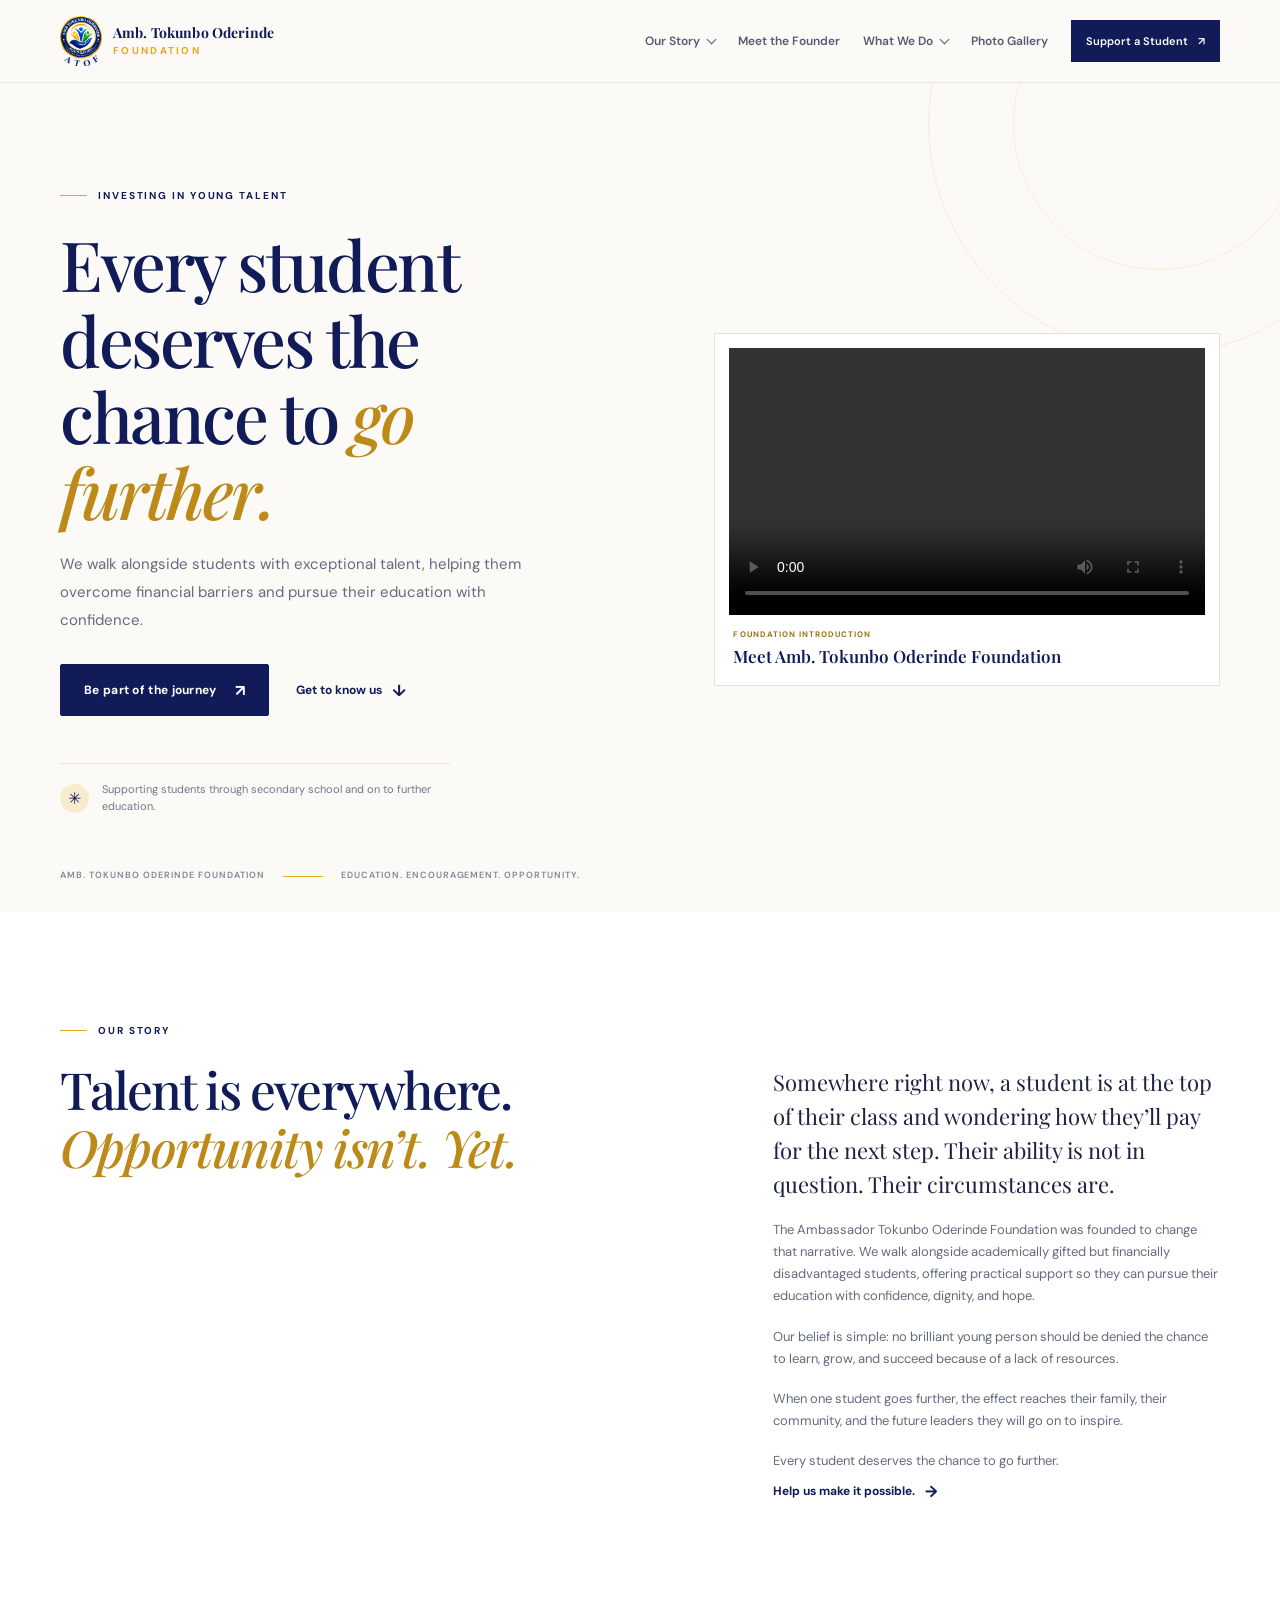
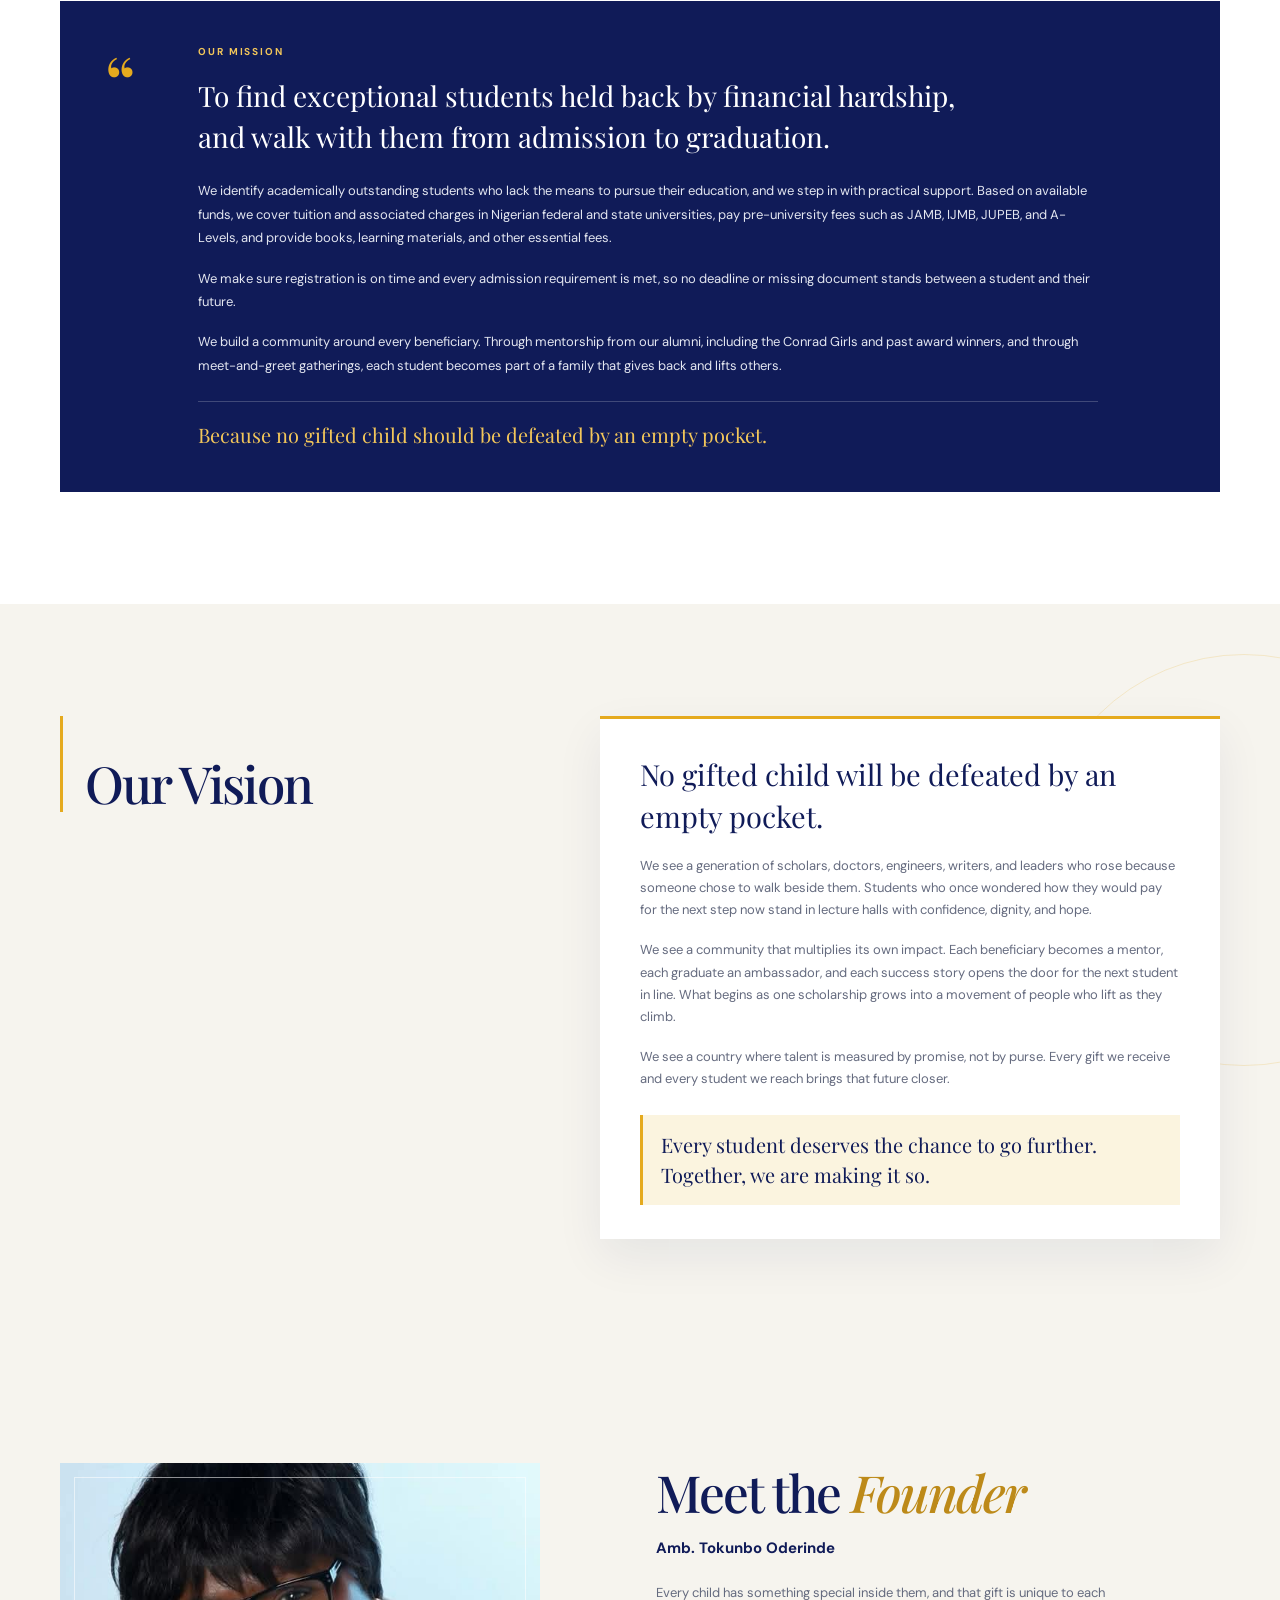
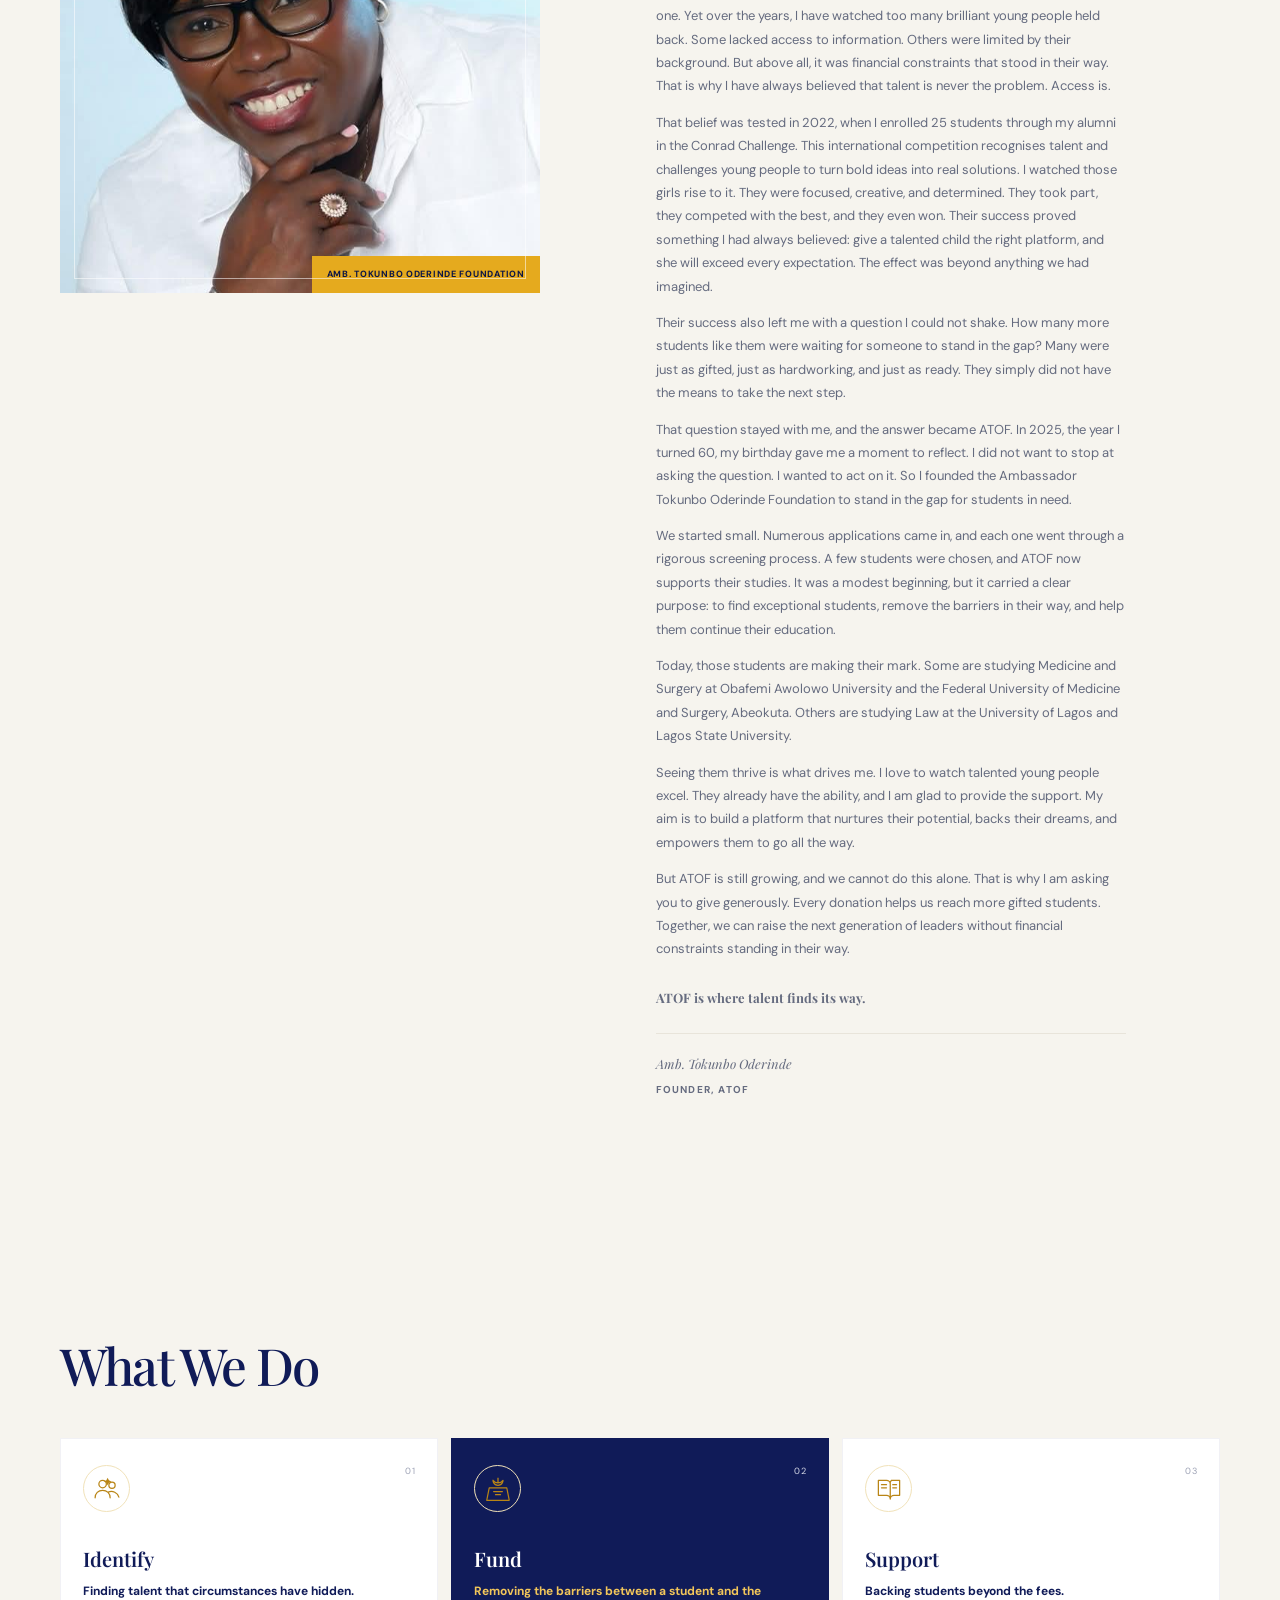
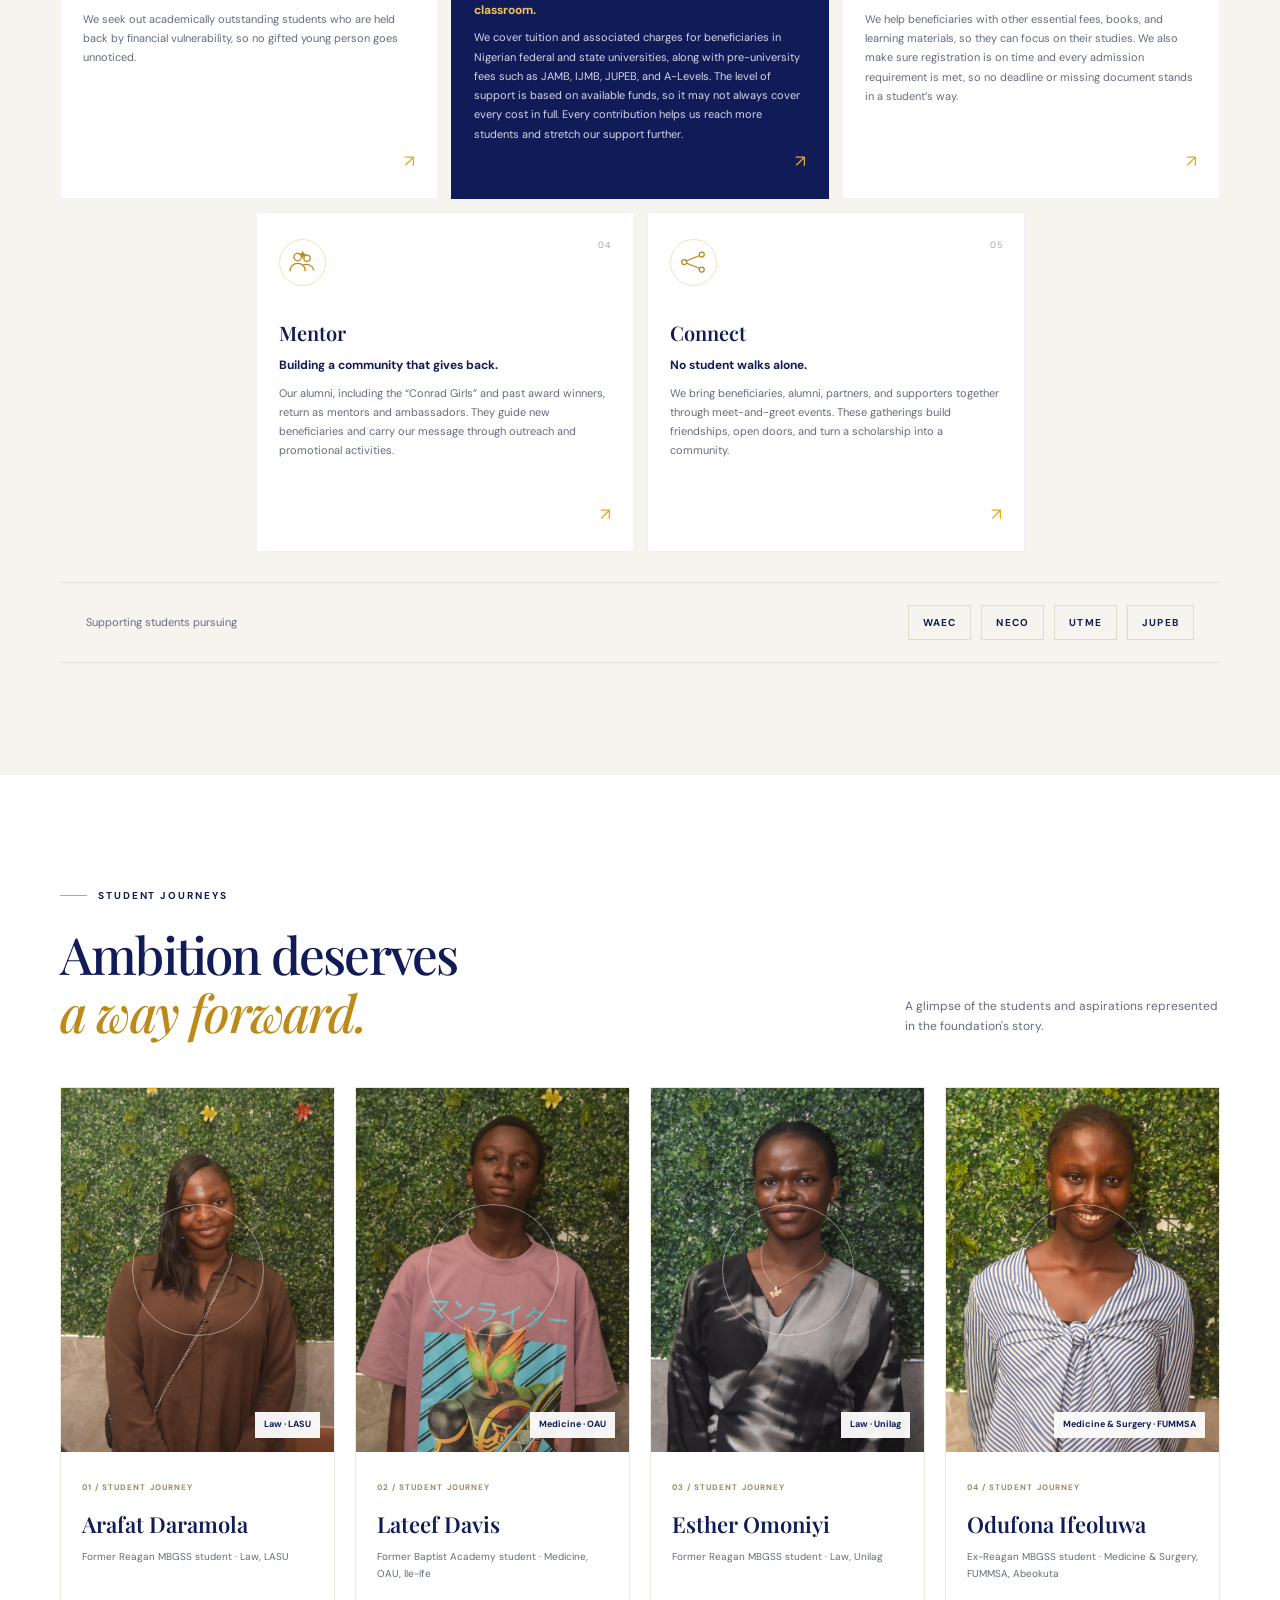
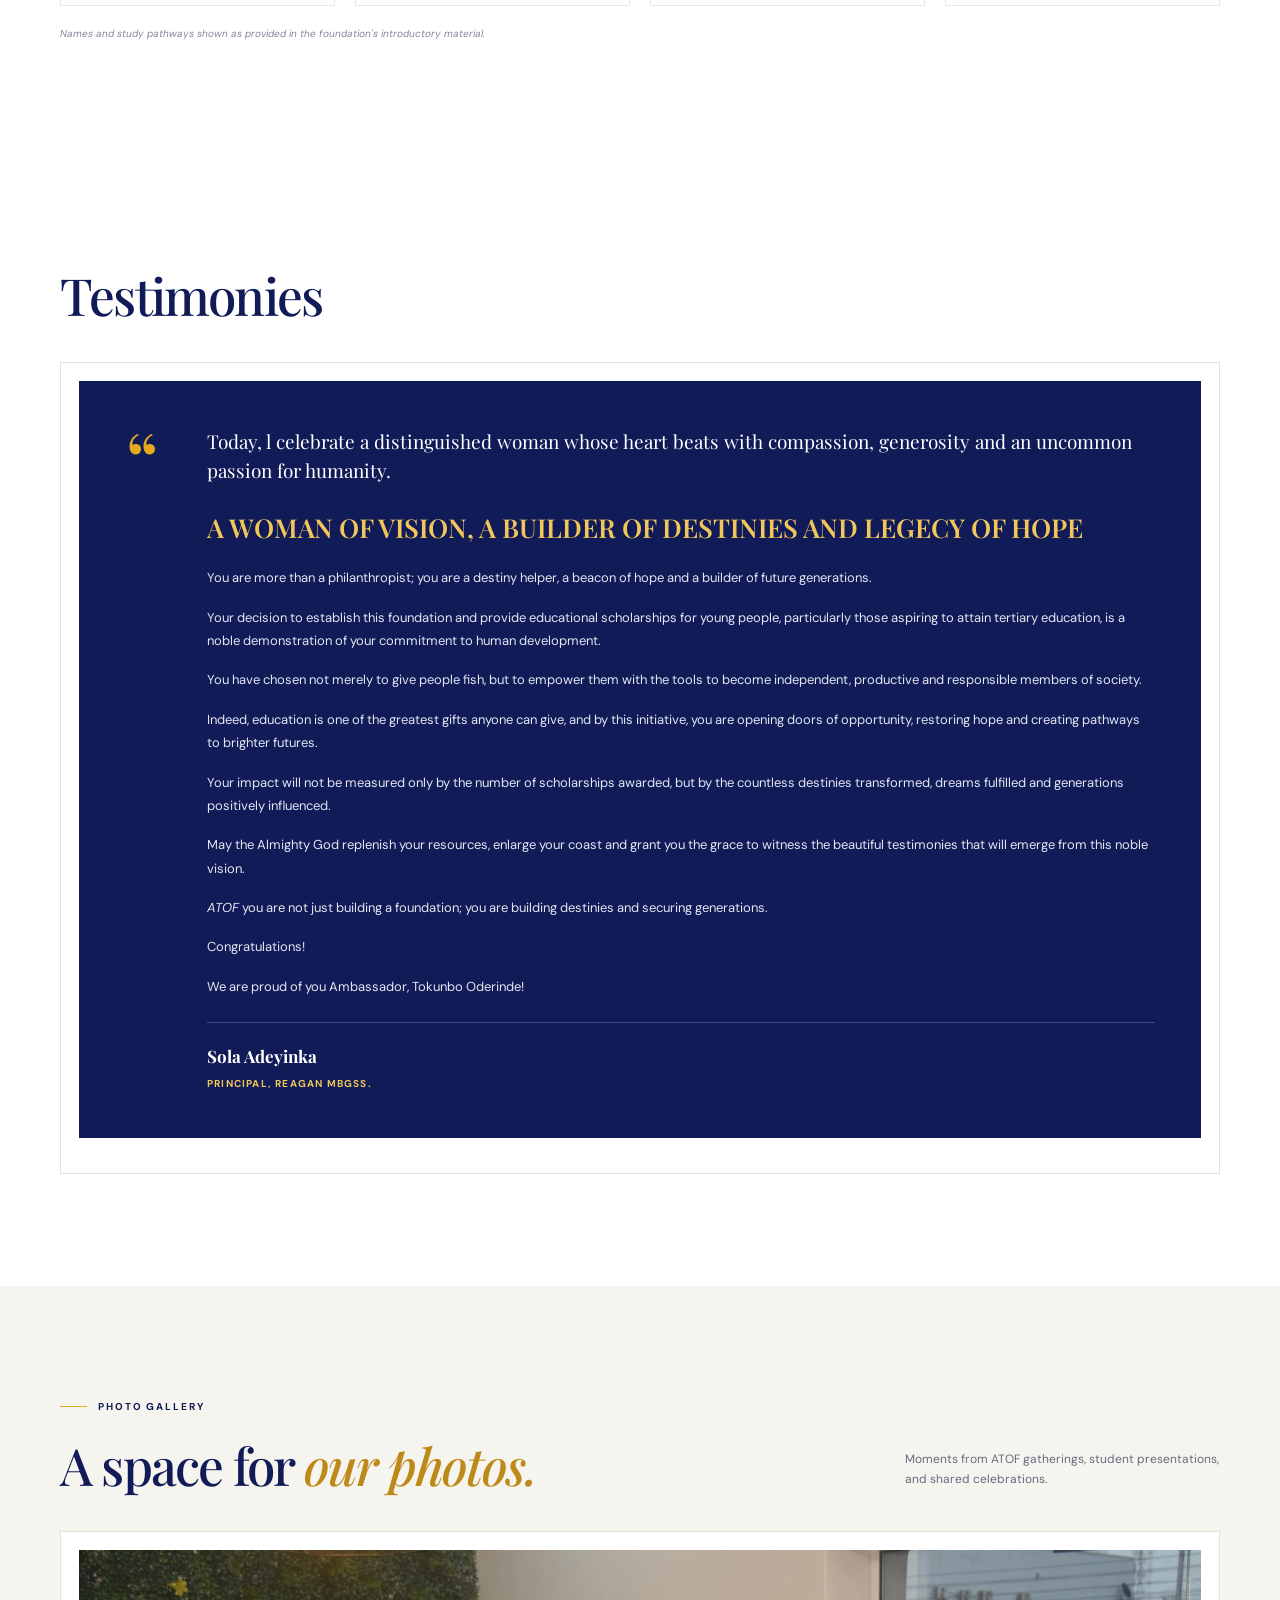
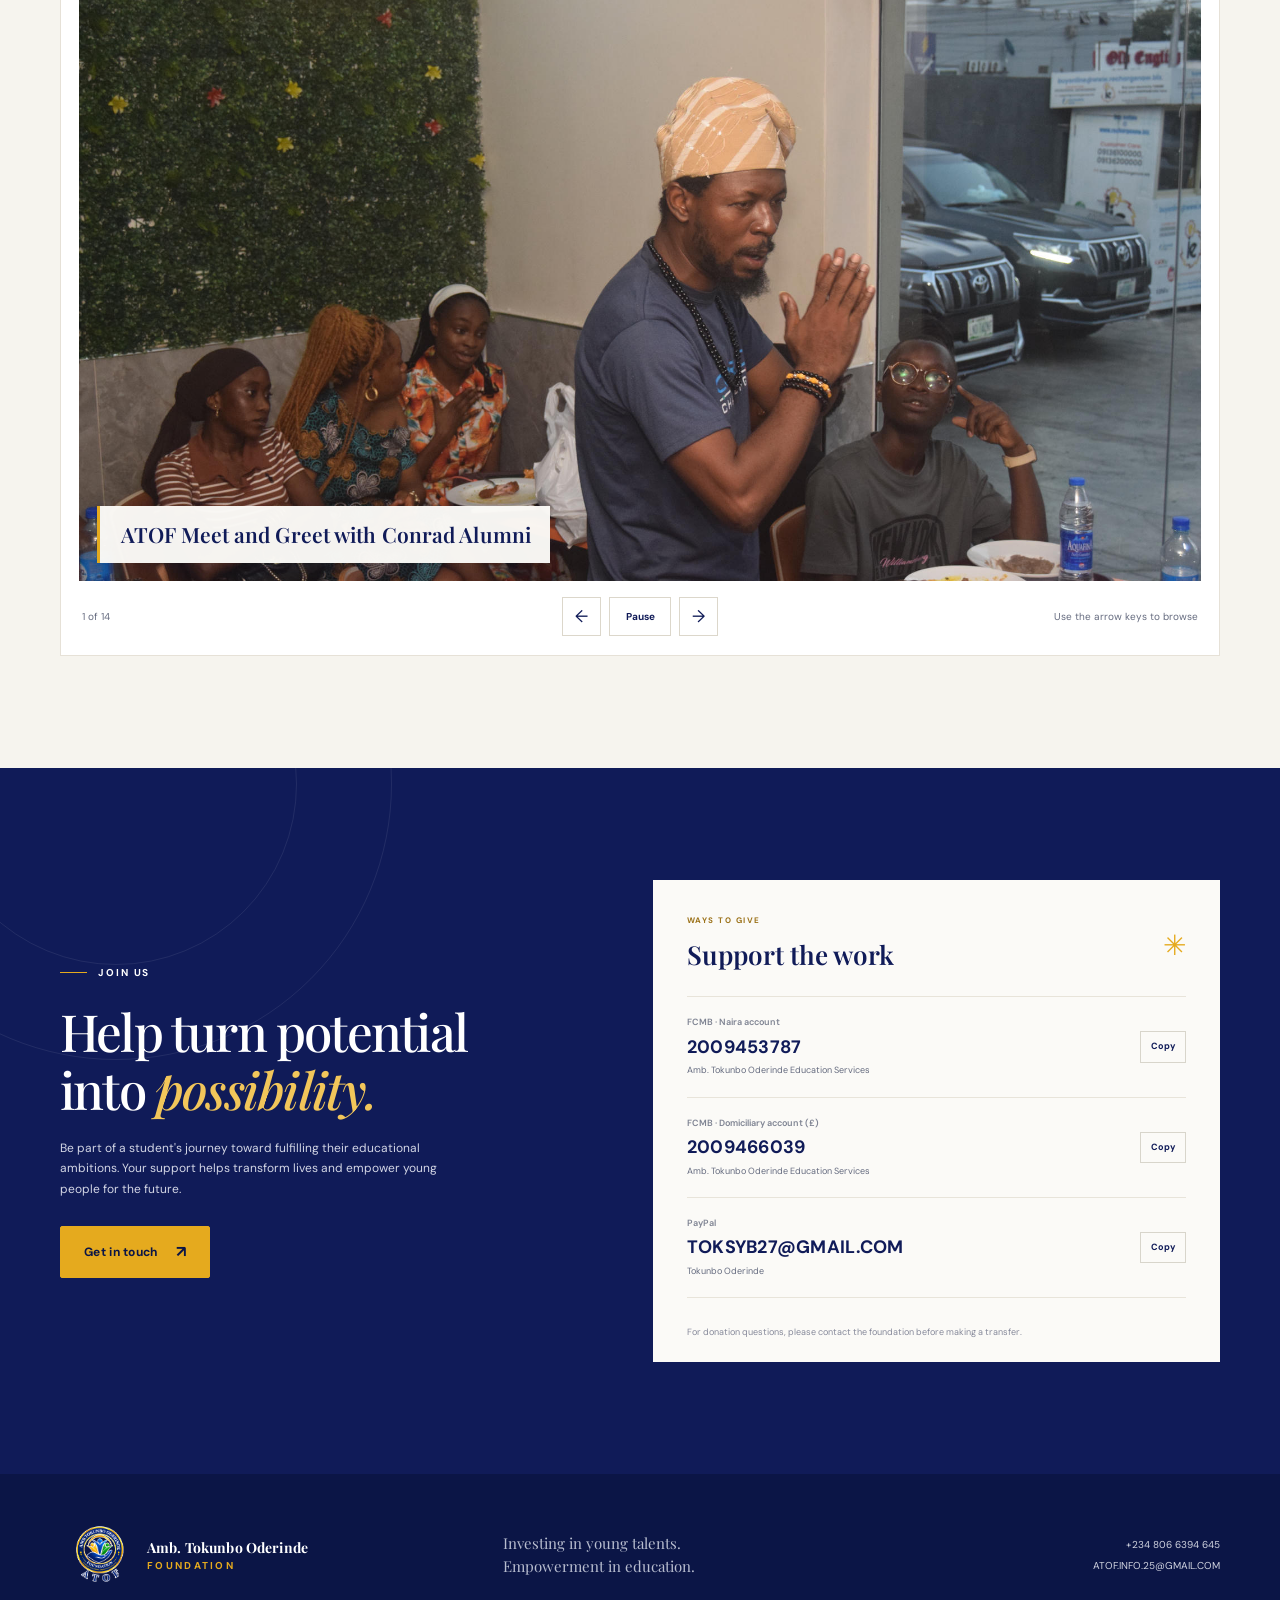
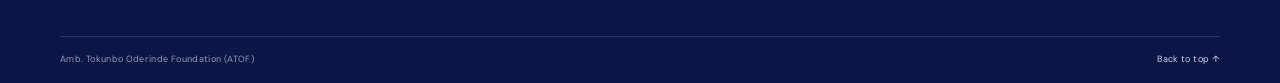
==== index.html @ cddc91d9 "Reorganize site navigation Co-authored-by: Copilot App <223556219+Copilot@users.noreply.github.com>" ====
<!doctype html>
<html lang="en">
  <head>
    <meta charset="utf-8">
    <meta name="viewport" content="width=device-width, initial-scale=1">
    <meta name="theme-color" content="#101b58">
    <meta name="description" content="Amb. Tokunbo Oderinde Foundation supports students facing financial barriers on their journey to academic excellence.">
    <title>Amb. Tokunbo Oderinde Foundation | Investing in young talent</title>
    <link rel="icon" type="image/png" href="assets/atof-logo.png">
    <link rel="stylesheet" href="styles.css">
    <script src="script.js" defer></script>
  </head>
  <body>
    <a class="skip-link" href="#main">Skip to content</a>
    <header class="site-header">
      <div class="container header-inner">
        <a class="brand" href="#top" aria-label="Amb. Tokunbo Oderinde Foundation home">
          <img class="brand-logo" src="assets/atof-logo.png" alt="">
          <span class="brand-copy">
            <span class="brand-name">Amb. Tokunbo Oderinde</span>
            <span class="brand-subtitle">Foundation</span>
          </span>
        </a>
        <button class="menu-toggle" type="button" aria-expanded="false" aria-controls="primary-nav" aria-label="Open navigation">
          <span class="menu-icon" aria-hidden="true"></span>
        </button>
        <nav class="primary-nav" id="primary-nav" aria-label="Main navigation">
          <details class="nav-dropdown">
            <summary>Our Story</summary>
            <div class="nav-dropdown-menu">
              <a href="#about">Our Story</a>
              <a href="#mission">Mission</a>
              <a href="#vision">Vision</a>
            </div>
          </details>
          <a href="#founder">Meet the Founder</a>
          <details class="nav-dropdown">
            <summary>What We Do</summary>
            <div class="nav-dropdown-menu">
              <a href="#support">What We Do</a>
              <a href="#students">Student Journey</a>
              <a href="#testimonies">Testimonies</a>
            </div>
          </details>
          <a href="#gallery">Photo Gallery</a>
          <a class="nav-cta" href="#donate">Support a Student <span aria-hidden="true">↗</span></a>
        </nav>
      </div>
    </header>

    <main id="main">
      <section class="hero section" id="top">
        <div class="container hero-grid">
          <div class="hero-copy">
            <p class="eyebrow"><span class="eyebrow-line"></span> Investing in young talent</p>
            <h1>Every student deserves the chance to <em>go further.</em></h1>
            <p class="hero-intro">We walk alongside students with exceptional talent, helping them overcome financial barriers and pursue their education with confidence.</p>
            <div class="hero-actions">
              <a class="button" href="#donate">Be part of the journey <span aria-hidden="true">↗</span></a>
              <a class="text-link" href="#about">Get to know us <span aria-hidden="true">↓</span></a>
            </div>
            <div class="hero-note">
              <span class="note-icon" aria-hidden="true">✳</span>
              <p>Supporting students through secondary school and on to further education.</p>
            </div>
          </div>
          <figure class="hero-video">
            <video controls playsinline preload="metadata" width="1024" height="576" aria-label="Introduction to Amb. Tokunbo Oderinde Foundation">
              <source src="assets/atof-intro.mp4" type="video/mp4">
              Your browser does not support video playback.
            </video>
            <figcaption>
              <span class="hero-video-label">FOUNDATION INTRODUCTION</span>
              <strong>Meet Amb. Tokunbo Oderinde Foundation</strong>
            </figcaption>
          </figure>
        </div>
        <div class="hero-bottom container">
          <span>Amb. Tokunbo Oderinde Foundation</span>
          <span class="hero-bottom-rule"></span>
          <span>Education. Encouragement. Opportunity.</span>
        </div>
      </section>

      <section class="story-section section" id="about">
        <div class="container story-grid">
          <div class="section-heading">
            <p class="eyebrow"><span class="eyebrow-line"></span> Our story</p>
            <h2>Talent is everywhere.<br><em>Opportunity isn’t. Yet.</em></h2>
          </div>
          <div class="story-content">
            <p class="story-lead">Somewhere right now, a student is at the top of their class and wondering how they’ll pay for the next step. Their ability is not in question. Their circumstances are.</p>
            <p>The Ambassador Tokunbo Oderinde Foundation was founded to change that narrative. We walk alongside academically gifted but financially disadvantaged students, offering practical support so they can pursue their education with confidence, dignity, and hope.</p>
            <p>Our belief is simple: no brilliant young person should be denied the chance to learn, grow, and succeed because of a lack of resources.</p>
            <p>When one student goes further, the effect reaches their family, their community, and the future leaders they will go on to inspire.</p>
            <p>Every student deserves the chance to go further. <a class="text-link" href="#support">Help us make it possible. <span aria-hidden="true">→</span></a></p>
          </div>
        </div>
        <div class="container mission-band" id="mission" role="group" aria-labelledby="mission-title">
          <div class="mission-mark" aria-hidden="true">“</div>
          <div class="mission-content">
            <p class="eyebrow eyebrow-light" id="mission-title">Our Mission</p>
            <p class="mission-statement">To find exceptional students held back by financial hardship, and walk with them from admission to graduation.</p>
            <p class="mission-copy">We identify academically outstanding students who lack the means to pursue their education, and we step in with practical support. Based on available funds, we cover tuition and associated charges in Nigerian federal and state universities, pay pre-university fees such as JAMB, IJMB, JUPEB, and A-Levels, and provide books, learning materials, and other essential fees.</p>
            <p class="mission-copy">We make sure registration is on time and every admission requirement is met, so no deadline or missing document stands between a student and their future.</p>
            <p class="mission-copy">We build a community around every beneficiary. Through mentorship from our alumni, including the Conrad Girls and past award winners, and through meet-and-greet gatherings, each student becomes part of a family that gives back and lifts others.</p>
            <p class="mission-closing">Because no gifted child should be defeated by an empty pocket.</p>
          </div>
        </div>
      </section>

      <section class="vision-section section" id="vision" aria-labelledby="vision-title">
        <div class="container vision-grid">
          <div class="section-heading">
            <h2 id="vision-title">Our Vision</h2>
          </div>
          <div class="vision-content">
            <p class="vision-lead">No gifted child will be defeated by an empty pocket.</p>
            <p>We see a generation of scholars, doctors, engineers, writers, and leaders who rose because someone chose to walk beside them. Students who once wondered how they would pay for the next step now stand in lecture halls with confidence, dignity, and hope.</p>
            <p>We see a community that multiplies its own impact. Each beneficiary becomes a mentor, each graduate an ambassador, and each success story opens the door for the next student in line. What begins as one scholarship grows into a movement of people who lift as they climb.</p>
            <p>We see a country where talent is measured by promise, not by purse. Every gift we receive and every student we reach brings that future closer.</p>
            <p class="vision-closing">Every student deserves the chance to go further. Together, we are making it so.</p>
          </div>
        </div>
      </section>

      <section class="founder-section section" id="founder" aria-labelledby="founder-title">
        <div class="container founder-grid">
          <div class="founder-portrait">
            <img src="assets/tokunbo-oderinde.jpg" alt="Amb. Tokunbo Oderinde, founder of the Amb. Tokunbo Oderinde Foundation">
            <span class="founder-portrait-label">Amb. Tokunbo Oderinde Foundation</span>
          </div>
          <div class="founder-copy">
            <h2 id="founder-title">Meet the <em>Founder</em></h2>
            <h3>Amb. Tokunbo Oderinde</h3>
            <p>Every child has something special inside them, and that gift is unique to each one. Yet over the years, I have watched too many brilliant young people held back. Some lacked access to information. Others were limited by their background. But above all, it was financial constraints that stood in their way. That is why I have always believed that talent is never the problem. Access is.</p>
            <p>That belief was tested in 2022, when I enrolled 25 students through my alumni in the Conrad Challenge. This international competition recognises talent and challenges young people to turn bold ideas into real solutions. I watched those girls rise to it. They were focused, creative, and determined. They took part, they competed with the best, and they even won. Their success proved something I had always believed: give a talented child the right platform, and she will exceed every expectation. The effect was beyond anything we had imagined.</p>
            <p>Their success also left me with a question I could not shake. How many more students like them were waiting for someone to stand in the gap? Many were just as gifted, just as hardworking, and just as ready. They simply did not have the means to take the next step.</p>
            <p>That question stayed with me, and the answer became ATOF. In 2025, the year I turned 60, my birthday gave me a moment to reflect. I did not want to stop at asking the question. I wanted to act on it. So I founded the Ambassador Tokunbo Oderinde Foundation to stand in the gap for students in need.</p>
            <p>We started small. Numerous applications came in, and each one went through a rigorous screening process. A few students were chosen, and ATOF now supports their studies. It was a modest beginning, but it carried a clear purpose: to find exceptional students, remove the barriers in their way, and help them continue their education.</p>
            <p>Today, those students are making their mark. Some are studying Medicine and Surgery at Obafemi Awolowo University and the Federal University of Medicine and Surgery, Abeokuta. Others are studying Law at the University of Lagos and Lagos State University.</p>
            <p>Seeing them thrive is what drives me. I love to watch talented young people excel. They already have the ability, and I am glad to provide the support. My aim is to build a platform that nurtures their potential, backs their dreams, and empowers them to go all the way.</p>
            <p>But ATOF is still growing, and we cannot do this alone. That is why I am asking you to give generously. Every donation helps us reach more gifted students. Together, we can raise the next generation of leaders without financial constraints standing in their way.</p>
            <p class="founder-closing"><strong>ATOF is where talent finds its way.</strong></p>
            <p class="founder-signature"><em>Amb. Tokunbo Oderinde</em><br><span>Founder, ATOF</span></p>
          </div>
        </div>
      </section>

      <section class="support-section section" id="support">
        <div class="container">
          <div class="section-heading support-heading">
            <h2>What We Do</h2>
          </div>
          <div class="support-grid">
            <article class="support-card">
              <span class="card-number">01</span>
              <span class="support-icon" aria-hidden="true">
                <svg viewBox="0 0 48 48" fill="none"><circle cx="17" cy="16" r="6" stroke="currentColor" stroke-width="2"/><circle cx="32" cy="18" r="5" stroke="currentColor" stroke-width="2"/><path d="M5 38c0-7 5-12 12-12s12 5 12 12M26 29c7-3 15 1 17 8" stroke="currentColor" stroke-width="2" stroke-linecap="round"/><path d="m23 10 2-4 2 4 4 2-4 2-2 4-2-4-4-2 4-2Z" fill="currentColor"/></svg>
              </span>
              <h3>Identify</h3>
              <p class="support-card-tagline">Finding talent that circumstances have hidden.</p>
              <p>We seek out academically outstanding students who are held back by financial vulnerability, so no gifted young person goes unnoticed.</p>
              <span class="card-arrow" aria-hidden="true">↗</span>
            </article>
            <article class="support-card support-card-featured">
              <span class="card-number">02</span>
              <span class="support-icon" aria-hidden="true">
                <svg viewBox="0 0 48 48" fill="none"><path d="M24 6v8m0 0c-5 0-8-4-8-4s0 8 8 8 8-8 8-8-3 4-8 4Zm-14 8h28l4 20H6l4-20Z" stroke="currentColor" stroke-width="2" stroke-linejoin="round"/><path d="M17 28h14m-11 5h8" stroke="currentColor" stroke-width="2" stroke-linecap="round"/></svg>
              </span>
              <h3>Fund</h3>
              <p class="support-card-tagline">Removing the barriers between a student and the classroom.</p>
              <p>We cover tuition and associated charges for beneficiaries in Nigerian federal and state universities, along with pre-university fees such as JAMB, IJMB, JUPEB, and A-Levels. The level of support is based on available funds, so it may not always cover every cost in full. Every contribution helps us reach more students and stretch our support further.</p>
              <span class="card-arrow" aria-hidden="true">↗</span>
            </article>
            <article class="support-card">
              <span class="card-number">03</span>
              <span class="support-icon" aria-hidden="true">
                <svg viewBox="0 0 48 48" fill="none"><path d="M7 10h13a6 6 0 0 1 6 6v24a6 6 0 0 0-6-6H7V10Zm34 0H28a6 6 0 0 0-2 6v24a6 6 0 0 1 6-6h9V10Z" stroke="currentColor" stroke-width="2" stroke-linejoin="round"/><path d="M12 17h8m-8 5h8m10-5h6m-6 5h6" stroke="currentColor" stroke-width="2" stroke-linecap="round"/></svg>
              </span>
              <h3>Support</h3>
              <p class="support-card-tagline">Backing students beyond the fees.</p>
              <p>We help beneficiaries with other essential fees, books, and learning materials, so they can focus on their studies. We also make sure registration is on time and every admission requirement is met, so no deadline or missing document stands in a student’s way.</p>
              <span class="card-arrow" aria-hidden="true">↗</span>
            </article>
            <article class="support-card">
              <span class="card-number">04</span>
              <span class="support-icon" aria-hidden="true">
                <svg viewBox="0 0 48 48" fill="none"><circle cx="17" cy="16" r="6" stroke="currentColor" stroke-width="2"/><circle cx="32" cy="18" r="5" stroke="currentColor" stroke-width="2"/><path d="M5 38c0-7 5-12 12-12s12 5 12 12M26 29c7-3 15 1 17 8" stroke="currentColor" stroke-width="2" stroke-linecap="round"/><path d="m23 10 2-4 2 4 4 2-4 2-2 4-2-4-4-2 4-2Z" fill="currentColor"/></svg>
              </span>
              <h3>Mentor</h3>
              <p class="support-card-tagline">Building a community that gives back.</p>
              <p>Our alumni, including the “Conrad Girls” and past award winners, return as mentors and ambassadors. They guide new beneficiaries and carry our message through outreach and promotional activities.</p>
              <span class="card-arrow" aria-hidden="true">↗</span>
            </article>
            <article class="support-card">
              <span class="card-number">05</span>
              <span class="support-icon" aria-hidden="true">
                <svg viewBox="0 0 48 48" fill="none"><circle cx="10" cy="24" r="4" stroke="currentColor" stroke-width="2"/><circle cx="38" cy="12" r="4" stroke="currentColor" stroke-width="2"/><circle cx="38" cy="36" r="4" stroke="currentColor" stroke-width="2"/><path d="m14 22 20-8M14 26l20 8" stroke="currentColor" stroke-width="2" stroke-linecap="round"/></svg>
              </span>
              <h3>Connect</h3>
              <p class="support-card-tagline">No student walks alone.</p>
              <p>We bring beneficiaries, alumni, partners, and supporters together through meet-and-greet events. These gatherings build friendships, open doors, and turn a scholarship into a community.</p>
              <span class="card-arrow" aria-hidden="true">↗</span>
            </article>
          </div>
          <div class="exam-strip">
            <span class="exam-label">Supporting students pursuing</span>
            <div class="exam-list" aria-label="Examinations and programmes">
              <span>WAEC</span><span>NECO</span><span>UTME</span><span>JUPEB</span>
            </div>
          </div>
        </div>
      </section>

      <section class="students-section section" id="students">
        <div class="container">
          <div class="students-heading">
            <div class="section-heading">
              <p class="eyebrow"><span class="eyebrow-line"></span> Student journeys</p>
              <h2>Ambition deserves<br><em>a way forward.</em></h2>
            </div>
            <p class="heading-aside">A glimpse of the students and aspirations represented in the foundation's story.</p>
          </div>
          <div class="student-grid">
            <article class="student-card">
              <div class="student-art student-art-one"><img class="student-photo" src="assets/arafat-daramola.jpg" alt="Arafat Daramola in a brown shirt, standing in front of a leafy backdrop"><span class="student-art-caption">Law · LASU</span></div>
              <div class="student-info"><span class="student-index">01 / STUDENT JOURNEY</span><h3>Arafat Daramola</h3><p>Former Reagan MBGSS student <span aria-hidden="true">·</span> Law, LASU</p></div>
            </article>
            <article class="student-card">
              <div class="student-art student-art-two"><img class="student-photo" src="assets/lateef-davis.jpg" alt="Lateef Davis in a pink graphic T-shirt, standing in front of a leafy backdrop"><span class="student-art-caption">Medicine · OAU</span></div>
              <div class="student-info"><span class="student-index">02 / STUDENT JOURNEY</span><h3>Lateef Davis</h3><p>Former Baptist Academy student <span aria-hidden="true">·</span> Medicine, OAU, Ile-Ife</p></div>
            </article>
            <article class="student-card">
              <div class="student-art student-art-three"><img class="student-photo" src="assets/esther-omoniyi.jpg" alt="Esther Omoniyi wearing a black-and-gray outfit and a name necklace in front of a leafy backdrop"><span class="student-art-caption">Law · Unilag</span></div>
              <div class="student-info"><span class="student-index">03 / STUDENT JOURNEY</span><h3>Esther Omoniyi</h3><p>Former Reagan MBGSS student <span aria-hidden="true">·</span> Law, Unilag</p></div>
            </article>
            <article class="student-card">
              <div class="student-art student-art-four"><img class="student-photo" src="assets/odufona-ifeoluwa.jpg" alt="Odufona Ifeoluwa smiling in a blue-and-white striped blouse in front of a leafy backdrop"><span class="student-art-caption">Medicine &amp; Surgery · FUMMSA</span></div>
              <div class="student-info"><span class="student-index">04 / STUDENT JOURNEY</span><h3>Odufona Ifeoluwa</h3><p>Ex-Reagan MBGSS student <span aria-hidden="true">·</span> Medicine &amp; Surgery, FUMMSA, Abeokuta</p></div>
            </article>
          </div>
          <p class="student-note">Names and study pathways shown as provided in the foundation's introductory material.</p>
        </div>
      </section>

      <section class="testimonies-section section" id="testimonies" aria-labelledby="testimonies-title">
        <div class="container">
          <div class="section-heading testimony-heading">
            <h2 id="testimonies-title">Testimonies</h2>
          </div>
          <div class="testimony-carousel" role="group" aria-roledescription="carousel" aria-label="Testimonies" tabindex="0">
            <div class="testimony-viewport" id="testimony-viewport">
              <ul class="testimony-track">
                <li class="testimony-slide" role="group" aria-roledescription="slide" aria-label="1 of 1">
                  <figure class="testimony-card">
                    <span class="testimony-mark" aria-hidden="true">“</span>
                    <blockquote class="testimony-copy">
                      <p>Today, l celebrate a distinguished woman whose heart beats with compassion, generosity and an uncommon passion for humanity.</p>
                      <h3>A WOMAN OF VISION, A BUILDER OF DESTINIES AND LEGECY OF HOPE</h3>
                      <p>You are more than a philanthropist; you are a destiny helper, a beacon of hope and a builder of future generations.</p>
                      <p>Your decision to establish this foundation and provide educational scholarships for young people, particularly those aspiring to attain tertiary education, is a noble demonstration of your commitment to human development.</p>
                      <p>You have chosen not merely to give people fish, but to empower them with the tools to become independent, productive and responsible members of society.</p>
                      <p>Indeed, education is one of the greatest gifts anyone can give, and by this initiative, you are opening doors of opportunity, restoring hope and creating pathways to brighter futures.</p>
                      <p>Your impact will not be measured only by the number of scholarships awarded, but by the countless destinies transformed, dreams fulfilled and generations positively influenced.</p>
                      <p>May the Almighty God replenish your resources, enlarge your coast and grant you the grace to witness the beautiful testimonies that will emerge from this noble vision.</p>
                      <p><em>ATOF</em> you are not just building a foundation; you are building destinies and securing generations.</p>
                      <p>Congratulations!</p>
                      <p>We are proud of you Ambassador, Tokunbo Oderinde!</p>
                    </blockquote>
                    <figcaption class="testimony-signature">
                      <strong>Sola Adeyinka</strong>
                      <span>Principal, Reagan MBGSS.</span>
                    </figcaption>
                  </figure>
                </li>
              </ul>
            </div>
            <div class="carousel-footer testimony-footer">
              <p class="carousel-status testimony-status" aria-live="polite" aria-atomic="true" hidden>1 of 1</p>
              <div class="carousel-controls testimony-controls" hidden>
                <button class="carousel-button testimony-previous" type="button" aria-label="Previous testimony" aria-controls="testimony-viewport">←</button>
                <button class="carousel-button testimony-next" type="button" aria-label="Next testimony" aria-controls="testimony-viewport">→</button>
              </div>
              <p class="carousel-hint testimony-hint" hidden>Use the arrow keys to browse testimonies</p>
            </div>
          </div>
        </div>
      </section>

      <section class="gallery-section section" id="gallery" aria-labelledby="gallery-title">
        <div class="container">
          <div class="gallery-heading">
            <div>
              <p class="eyebrow"><span class="eyebrow-line"></span> Photo gallery</p>
              <h2 id="gallery-title">A space for <em>our photos.</em></h2>
            </div>
            <p class="heading-aside">Moments from ATOF gatherings, student presentations, and shared celebrations.</p>
          </div>
          <div class="photo-carousel" role="group" aria-roledescription="carousel" aria-label="ATOF photo gallery" tabindex="0">
            <div class="carousel-viewport">
              <ul class="carousel-track">
                <li class="carousel-slide" role="group" aria-roledescription="slide" aria-label="1 of 14">
                  <figure><img class="gallery-photo" src="assets/atof-event-9315.jpg" alt="A man in a patterned cap speaks with young people seated around a table"><figcaption><span class="gallery-index">ATOF Meet and Greet with Conrad Alumni</span></figcaption></figure>
                </li>
                <li class="carousel-slide" role="group" aria-roledescription="slide" aria-label="2 of 14" aria-hidden="true">
                  <figure><img class="gallery-photo" src="assets/atof-event-9324.jpg" alt="Young people gather in a room as a man in a patterned cap speaks on the phone"><figcaption><span class="gallery-index">ATOF Meet and Greet with Conrad Alumni</span></figcaption></figure>
                </li>
                <li class="carousel-slide" role="group" aria-roledescription="slide" aria-label="3 of 14" aria-hidden="true">
                  <figure><img class="gallery-photo" src="assets/atof-event-9326.jpg" alt="A woman in a purple top speaks into a microphone at a gathering"><figcaption><span class="gallery-index">ATOF Meet and Greet with Conrad Alumni</span></figcaption></figure>
                </li>
                <li class="carousel-slide" role="group" aria-roledescription="slide" aria-label="4 of 14" aria-hidden="true">
                  <figure><img class="gallery-photo" src="assets/atof-event-9339.jpg" alt="Students and guests gather in a room, with a speaker addressing the group"><figcaption><span class="gallery-index">ATOF Meet and Greet with Conrad Alumni</span></figcaption></figure>
                </li>
                <li class="carousel-slide" role="group" aria-roledescription="slide" aria-label="5 of 14" aria-hidden="true">
                  <figure><img class="gallery-photo" src="assets/atof-event-9344.jpg" alt="A man in a green jacket holds a microphone as people listen"><figcaption><span class="gallery-index">ATOF Meet and Greet with Conrad Alumni</span></figcaption></figure>
                </li>
                <li class="carousel-slide" role="group" aria-roledescription="slide" aria-label="6 of 14" aria-hidden="true">
                  <figure><img class="gallery-photo" src="assets/atof-event-9349.jpg" alt="A large group of students and guests pose together indoors"><figcaption><span class="gallery-index">ATOF Meet and Greet with Conrad Alumni</span></figcaption></figure>
                </li>
                <li class="carousel-slide" role="group" aria-roledescription="slide" aria-label="7 of 14" aria-hidden="true">
                  <figure><img class="gallery-photo" src="assets/atof-event-9350.jpg" alt="Young people and adults gather for a group photo"><figcaption><span class="gallery-index">ATOF Meet and Greet with Conrad Alumni</span></figcaption></figure>
                </li>
                <li class="carousel-slide" role="group" aria-roledescription="slide" aria-label="8 of 14" aria-hidden="true">
                  <figure><img class="gallery-photo" src="assets/atof-event-9355.jpg" alt="A group of young people and guests share a lively moment together"><figcaption><span class="gallery-index">ATOF Meet and Greet with Conrad Alumni</span></figcaption></figure>
                </li>
                <li class="carousel-slide" role="group" aria-roledescription="slide" aria-label="9 of 14" aria-hidden="true">
                  <figure><img class="gallery-photo" src="assets/atof-event-9380.jpg" alt="A man in a green jacket speaks into a microphone while seated guests listen"><figcaption><span class="gallery-index">ATOF Meet and Greet with Conrad Alumni</span></figcaption></figure>
                </li>
                <li class="carousel-slide" role="group" aria-roledescription="slide" aria-label="10 of 14" aria-hidden="true">
                  <figure><img class="gallery-photo" src="assets/atof-event-9398.jpg" alt="Two women smile together at a gathering"><figcaption><span class="gallery-index">ATOF Meet and Greet with Conrad Alumni</span></figcaption></figure>
                </li>
                <li class="carousel-slide" role="group" aria-roledescription="slide" aria-label="11 of 14" aria-hidden="true">
                  <figure><img class="gallery-photo" src="assets/atof-event-9402.jpg" alt="A young man in a pink shirt speaks into a microphone as others listen"><figcaption><span class="gallery-index">ATOF Meet and Greet with Conrad Alumni</span></figcaption></figure>
                </li>
                <li class="carousel-slide" role="group" aria-roledescription="slide" aria-label="12 of 14" aria-hidden="true">
                  <figure><img class="gallery-photo" src="assets/atof-event-9407.jpg" alt="Students and guests pose together for a group photo"><figcaption><span class="gallery-index">ATOF Meet and Greet with Conrad Alumni</span></figcaption></figure>
                </li>
                <li class="carousel-slide" role="group" aria-roledescription="slide" aria-label="13 of 14" aria-hidden="true">
                  <figure><img class="gallery-photo" src="assets/atof-event-9412.jpg" alt="Six young people stand together for a photo"><figcaption><span class="gallery-index">ATOF Meet and Greet with Conrad Alumni</span></figcaption></figure>
                </li>
                <li class="carousel-slide" role="group" aria-roledescription="slide" aria-label="14 of 14" aria-hidden="true">
                  <figure><img class="gallery-photo" src="assets/atof-event-9302.jpg" alt="A man in a patterned cap and young people gather around a table"><figcaption><span class="gallery-index">ATOF Meet and Greet with Conrad Alumni</span></figcaption></figure>
                </li>
              </ul>
            </div>
            <div class="carousel-footer">
              <p class="carousel-status" aria-live="polite" aria-atomic="true">1 of 14</p>
              <div class="carousel-controls">
                <button class="carousel-button carousel-previous" type="button" aria-label="Previous photo">←</button>
                <button class="carousel-button carousel-toggle" type="button" aria-label="Pause automatic slideshow" aria-pressed="false">Pause</button>
                <button class="carousel-button carousel-next" type="button" aria-label="Next photo">→</button>
              </div>
              <p class="carousel-hint">Use the arrow keys to browse</p>
            </div>
          </div>
        </div>
      </section>

      <section class="join-section section" id="donate">
        <div class="container join-grid">
          <div class="join-copy">
            <p class="eyebrow eyebrow-light"><span class="eyebrow-line"></span> Join us</p>
            <h2>Help turn potential<br>into <em>possibility.</em></h2>
            <p>Be part of a student's journey toward fulfilling their educational ambitions. Your support helps transform lives and empower young people for the future.</p>
            <a class="button button-light" href="mailto:ATOF.INFO.25@GMAIL.COM?subject=Supporting%20ATOF">Get in touch <span aria-hidden="true">↗</span></a>
          </div>
          <div class="donation-panel">
            <div class="donation-heading">
              <div><p class="eyebrow">Ways to give</p><h3>Support the work</h3></div>
              <span class="donation-mark" aria-hidden="true">✳</span>
            </div>
            <div class="giving-option">
              <div><span class="giving-provider">FCMB · Naira account</span><span class="giving-number">2009453787</span><span class="giving-name">Amb. Tokunbo Oderinde Education Services</span></div>
              <button class="copy-button" type="button" data-copy="2009453787" aria-label="Copy FCMB Naira account number">Copy</button>
            </div>
            <div class="giving-option">
              <div><span class="giving-provider">FCMB · Domiciliary account (£)</span><span class="giving-number">2009466039</span><span class="giving-name">Amb. Tokunbo Oderinde Education Services</span></div>
              <button class="copy-button" type="button" data-copy="2009466039" aria-label="Copy FCMB domiciliary account number">Copy</button>
            </div>
            <div class="giving-option giving-paypal">
              <div><span class="giving-provider">PayPal</span><span class="giving-number">TOKSYB27@GMAIL.COM</span><span class="giving-name">Tokunbo Oderinde</span></div>
              <button class="copy-button" type="button" data-copy="TOKSYB27@GMAIL.COM" aria-label="Copy PayPal email address">Copy</button>
            </div>
            <p class="copy-status" aria-live="polite"></p>
            <p class="donation-footnote">For donation questions, please contact the foundation before making a transfer.</p>
          </div>
        </div>
      </section>
    </main>

    <footer class="site-footer">
      <div class="container footer-main">
        <a class="brand footer-brand" href="#top" aria-label="Amb. Tokunbo Oderinde Foundation home">
          <img class="brand-logo" src="assets/atof-footer-logo.png" alt="">
          <span class="brand-copy"><span class="brand-name">Amb. Tokunbo Oderinde</span><span class="brand-subtitle">Foundation</span></span>
        </a>
        <p>Investing in young talents.<br>Empowerment in education.</p>
        <div class="footer-contact">
          <a href="tel:+2348066394645">+234 806 6394 645</a>
          <a href="mailto:ATOF.INFO.25@GMAIL.COM">ATOF.INFO.25@GMAIL.COM</a>
        </div>
      </div>
      <div class="container footer-bottom"><span>Amb. Tokunbo Oderinde Foundation (ATOF)</span><a href="#top">Back to top ↑</a></div>
    </footer>
  </body>
</html>
---- styles.css ----
@import url("https://fonts.googleapis.com/css2?family=DM+Sans:wght@400;500;600;700&family=Playfair+Display:ital,wght@0,500;0,600;0,700;1,500;1,600&display=swap");

:root {
  color-scheme: light;
  --navy: #101b58;
  --navy-deep: #0b1546;
  --gold: #e5aa1e;
  --gold-light: #f2c65a;
  --ink: #1d2340;
  --muted: #656b7f;
  --paper: #fbfaf7;
  --white: #fff;
  --line: #e8e4da;
  --serif: "Playfair Display", Georgia, serif;
  --sans: "DM Sans", "Segoe UI", sans-serif;
}

* { box-sizing: border-box; }
html { scroll-behavior: smooth; scroll-padding-top: 88px; }
body { margin: 0; background: var(--paper); color: var(--ink); font-family: var(--sans); font-size: 15px; line-height: 1.7; -webkit-font-smoothing: antialiased; }
a { color: inherit; text-decoration: none; }
button { font: inherit; }
::selection { color: var(--navy-deep); background: #f4d781; }
.container { width: min(1160px, calc(100% - 64px)); margin-inline: auto; }
.section { padding-block: 112px; }
.sr-only, .skip-link:not(:focus) { position: absolute; width: 1px; height: 1px; padding: 0; margin: -1px; overflow: hidden; clip: rect(0,0,0,0); white-space: nowrap; border: 0; }
.skip-link:focus { position: fixed; z-index: 20; top: 12px; left: 12px; padding: 10px 14px; background: var(--white); color: var(--navy); }

.site-header { position: sticky; z-index: 10; top: 0; background: rgba(251,250,247,.96); border-bottom: 1px solid rgba(16,27,88,.08); backdrop-filter: blur(14px); }
.header-inner { min-height: 82px; display: flex; align-items: center; justify-content: space-between; gap: 30px; }
.brand { display: inline-flex; align-items: center; gap: 11px; color: var(--navy); flex-shrink: 0; }
.brand-logo { display: block; width: 42px; height: 50px; flex: 0 0 auto; object-fit: contain; }
.brand-copy { display: grid; line-height: 1.15; }
.brand-name { font-family: var(--serif); font-size: 14px; font-weight: 700; letter-spacing: .01em; }
.brand-subtitle { margin-top: 4px; color: var(--gold); font-size: 10px; font-weight: 700; letter-spacing: .23em; text-transform: uppercase; }
.primary-nav { display: flex; align-items: center; gap: clamp(12px, 1.8vw, 24px); margin-left: auto; }
.primary-nav a, .nav-dropdown > summary { color: #555b70; font-size: 12px; font-weight: 600; transition: color .2s ease; }
.primary-nav a:hover, .nav-dropdown > summary:hover, .footer-contact a:hover { color: var(--gold); }
.nav-dropdown { position: relative; }
.nav-dropdown > summary { display: flex; align-items: center; gap: 8px; cursor: pointer; list-style: none; }
.nav-dropdown > summary::-webkit-details-marker { display: none; }
.nav-dropdown > summary::after { width: 6px; height: 6px; margin-top: -3px; border-right: 1px solid currentColor; border-bottom: 1px solid currentColor; content: ""; transform: rotate(45deg); }
.nav-dropdown[open] > summary::after { margin-top: 3px; transform: rotate(225deg); }
.nav-dropdown-menu { position: absolute; z-index: 11; top: calc(100% + 15px); left: -16px; display: grid; min-width: 185px; padding: 8px; border: 1px solid var(--line); background: var(--paper); box-shadow: 0 12px 24px rgba(16,27,88,.12); }
.nav-dropdown-menu a { padding: 9px 12px; white-space: nowrap; }
.nav-dropdown-menu a:hover { background: #f3f0e8; }
.primary-nav .nav-cta { display: inline-flex; min-height: 42px; align-items: center; justify-content: center; gap: 10px; padding: 0 14px; border: 1px solid var(--navy); background: var(--navy); color: var(--white); font-size: 11px; }
.primary-nav .nav-cta:hover { background: var(--navy-deep); border-color: var(--navy-deep); color: var(--white); }
.button { display: inline-flex; min-height: 52px; align-items: center; justify-content: center; gap: 18px; padding: 0 23px; border: 1px solid var(--navy); border-radius: 2px; background: var(--navy); color: var(--white); font-size: 12px; font-weight: 700; letter-spacing: .025em; transition: transform .2s ease, background .2s ease, border-color .2s ease; }
.button:hover { transform: translateY(-2px); background: var(--navy-deep); border-color: var(--navy-deep); }
.button-small { min-height: 42px; padding-inline: 16px; font-size: 11px; }
.button span, .text-link span { font-size: 16px; }
.menu-toggle { display: none; }

.reveal { opacity: 0; transform: translateY(18px); transition: opacity .65s ease var(--reveal-delay, 0ms), transform .65s cubic-bezier(.2,.7,.25,1) var(--reveal-delay, 0ms); }
.reveal.is-visible { opacity: 1; transform: translateY(0); }
.founder-portrait img, .student-photo { transition: transform .8s cubic-bezier(.2,.7,.25,1); }
.founder-portrait:hover img, .student-card:hover .student-photo { transform: scale(1.035); }

.hero { position: relative; overflow: hidden; padding-block: 92px 28px; }
.hero::before { position: absolute; top: -190px; right: -110px; width: 460px; height: 460px; border: 1px solid rgba(229,170,30,.18); border-radius: 50%; content: ""; pointer-events: none; }
.hero::after { position: absolute; top: -105px; right: -25px; width: 290px; height: 290px; border: 1px solid rgba(229,170,30,.15); border-radius: 50%; content: ""; pointer-events: none; }
.hero-grid { position: relative; z-index: 1; display: grid; grid-template-columns: 1fr .9fr; align-items: center; gap: 8%; }
.hero-copy { max-width: 570px; padding-block: 12px 28px; }
.eyebrow { display: flex; align-items: center; gap: 11px; margin: 0 0 21px; color: var(--navy); font-size: 10px; font-weight: 700; letter-spacing: .19em; text-transform: uppercase; }
.eyebrow-line { display: block; width: 27px; height: 1px; background: var(--gold); }
h1, h2, h3, p { margin-top: 0; }
h1, h2 { color: var(--navy); font-family: var(--serif); font-weight: 500; letter-spacing: -.035em; }
h1 { max-width: 580px; margin-bottom: 22px; font-size: clamp(48px, 5.4vw, 72px); line-height: 1.1; }
h1 em, h2 em { color: #bd8a19; font-weight: 500; }
.hero-intro { max-width: 475px; margin-bottom: 30px; color: var(--muted); font-size: 15px; line-height: 1.85; }
.hero-actions { display: flex; align-items: center; gap: 27px; }
.text-link { display: inline-flex; align-items: center; gap: 10px; color: var(--navy); font-size: 12px; font-weight: 700; }
.text-link:hover { color: #bd8a19; }
.hero-note { display: flex; align-items: center; gap: 13px; max-width: 390px; margin-top: 47px; padding-top: 17px; border-top: 1px solid var(--line); }
.note-icon { display: grid; width: 29px; height: 29px; flex: 0 0 29px; place-items: center; border-radius: 50%; background: #f7edce; color: var(--navy); font-size: 16px; }
.hero-note p { margin: 0; color: #73778a; font-size: 11px; line-height: 1.55; }
.hero-video { align-self: center; min-width: 0; margin: 0; padding: 14px; border: 1px solid #e6e1d7; background: var(--white); }
.hero-video video { display: block; width: 100%; height: auto; aspect-ratio: 16 / 9; background: var(--navy-deep); object-fit: contain; }
.hero-video figcaption { display: grid; gap: 3px; padding: 13px 4px 2px; }
.hero-video-label { color: #9b7118; font-size: 8px; font-weight: 700; letter-spacing: .13em; }
.hero-video figcaption strong { color: var(--navy); font-family: var(--serif); font-size: 17px; font-weight: 600; line-height: 1.4; }
.hero-bottom { display: flex; align-items: center; gap: 18px; padding-block: 25px 0; color: #828597; font-size: 9px; font-weight: 600; letter-spacing: .11em; text-transform: uppercase; }
.hero-bottom-rule { width: 40px; height: 1px; background: var(--gold); }

.story-section { padding-top: 110px; background: var(--white); }
.story-grid { display: grid; grid-template-columns: 1fr .78fr; gap: 12%; align-items: start; }
h2 { margin-bottom: 0; font-size: clamp(38px, 4vw, 54px); line-height: 1.14; }
.story-content { padding-top: 43px; color: var(--muted); font-size: 13px; }
.story-content p { margin-bottom: 18px; }
.story-content .story-lead { color: var(--ink); font-family: var(--serif); font-size: 22px; line-height: 1.55; }
.story-content .text-link { margin-top: 6px; }
.mission-band { display: grid; grid-template-columns: 65px minmax(0, 1fr); align-items: start; gap: 29px; margin-top: 78px; padding: 42px 44px; background: var(--navy); color: var(--white); }
.mission-mark { align-self: start; color: var(--gold); font-family: var(--serif); font-size: 78px; line-height: 1; }
.eyebrow-light { color: #fff; }
.mission-content { min-width: 0; max-width: 900px; }
.mission-content .eyebrow { margin-bottom: 16px; color: var(--gold-light); }
.mission-statement { max-width: 780px; margin: 0 0 22px; color: var(--white); font-family: var(--serif); font-size: clamp(22px, 2.4vw, 28px); line-height: 1.45; }
.mission-copy { margin: 0 0 17px; color: #e3e6f0; font-size: 13px; line-height: 1.8; }
.mission-closing { margin: 24px 0 0; padding-top: 18px; border-top: 1px solid rgba(255,255,255,.2); color: var(--gold-light); font-family: var(--serif); font-size: 20px; line-height: 1.5; }

.vision-section { position: relative; overflow: hidden; background: #f6f4ee; }
.vision-section::before { position: absolute; top: 50px; right: -170px; width: 410px; height: 410px; border: 1px solid rgba(229,170,30,.19); border-radius: 50%; content: ""; pointer-events: none; }
.vision-grid { position: relative; z-index: 1; display: grid; grid-template-columns: .72fr 1fr; gap: 8%; align-items: start; }
.vision-grid .section-heading { padding-top: 38px; padding-left: 22px; border-left: 3px solid var(--gold); }
.vision-grid h2 { max-width: 390px; }
.vision-content { padding: 34px 40px; border-top: 3px solid var(--gold); background: var(--white); box-shadow: 0 18px 45px rgba(16,27,88,.07); color: var(--muted); font-size: 13px; }
.vision-content p { margin-bottom: 18px; }
.vision-content .vision-lead { color: var(--navy); font-family: var(--serif); font-size: clamp(23px, 2.5vw, 29px); line-height: 1.45; }
.vision-content .vision-closing { margin: 25px 0 0; padding: 15px 18px; border-left: 3px solid var(--gold); background: #fbf4df; color: var(--navy); font-family: var(--serif); font-size: 20px; line-height: 1.5; }

.founder-section { background: #f6f4ee; }
.founder-grid { display: grid; grid-template-columns: minmax(0, .85fr) 1fr; gap: 10%; align-items: start; }
.founder-portrait { position: relative; min-height: 430px; overflow: hidden; background: #e5e1d7; }
.founder-portrait::before { position: absolute; z-index: 1; inset: 14px; border: 1px solid rgba(255,255,255,.55); pointer-events: none; content: ""; }
.founder-portrait img { display: block; width: 100%; height: 430px; object-fit: cover; object-position: center 35%; }
.founder-portrait-label { position: absolute; right: 0; bottom: 0; padding: 11px 15px; background: var(--gold); color: var(--navy-deep); font-size: 9px; font-weight: 700; letter-spacing: .08em; text-transform: uppercase; }
.founder-copy h2 { margin-bottom: 15px; }
.founder-copy h3 { margin-bottom: 19px; color: var(--navy); font-size: 15px; font-weight: 700; }
.founder-copy > p:not(.eyebrow) { max-width: 470px; color: var(--muted); font-size: 13px; line-height: 1.8; }
.founder-copy .founder-closing { margin-top: 25px; color: var(--navy); font-family: var(--serif); font-size: 18px; line-height: 1.55; }
.founder-copy .founder-signature { margin-top: 24px; padding-top: 18px; border-top: 1px solid var(--line); color: var(--navy); font-family: var(--serif); font-size: 15px; }
.founder-signature span { color: var(--muted); font-family: var(--sans); font-size: 10px; font-weight: 700; letter-spacing: .12em; text-transform: uppercase; }

.testimonies-section { background: var(--white); }
.testimony-heading { margin-bottom: 38px; }
.testimony-carousel { padding: 18px; border: 1px solid #e6e1d7; background: var(--white); }
.testimony-carousel [hidden] { display: none; }
.testimony-viewport { overflow: visible; }
.testimony-track { display: grid; gap: 20px; margin: 0; padding: 0; list-style: none; }
.testimony-carousel.is-ready .testimony-viewport { overflow: hidden; }
.testimony-carousel.is-ready .testimony-track { display: flex; gap: 0; transition: transform .55s cubic-bezier(.2,.7,.25,1); }
.testimony-slide { min-width: 100%; list-style: none; }
.testimony-card { display: grid; grid-template-columns: 58px minmax(0, 1fr); gap: 0 24px; margin: 0; padding: 46px; background: var(--navy); color: var(--white); }
.testimony-mark { color: var(--gold); font-family: var(--serif); font-size: 82px; line-height: .8; }
.testimony-copy { min-width: 0; margin: 0; }
.testimony-copy p { margin: 0 0 16px; color: #e3e6f0; font-size: 13px; line-height: 1.8; }
.testimony-copy > p:first-child { color: var(--white); font-family: var(--serif); font-size: 19px; line-height: 1.55; }
.testimony-copy h3 { margin: 24px 0 20px; color: var(--gold-light); font-family: var(--serif); font-size: clamp(20px, 2.2vw, 26px); font-weight: 600; line-height: 1.4; }
.testimony-signature { grid-column: 2; display: grid; gap: 4px; margin-top: 8px; padding-top: 19px; border-top: 1px solid rgba(255,255,255,.2); }
.testimony-signature strong { color: var(--white); font-family: var(--serif); font-size: 17px; }
.testimony-signature span { color: var(--gold-light); font-size: 10px; font-weight: 700; letter-spacing: .12em; text-transform: uppercase; }

.support-section { background: #f6f4ee; }
.support-heading, .students-heading { display: flex; align-items: end; justify-content: space-between; gap: 36px; margin-bottom: 44px; }
.heading-aside { max-width: 315px; margin: 0 0 5px; color: var(--muted); font-size: 12px; }
.support-grid { display: grid; grid-template-columns: repeat(6, minmax(0, 1fr)); gap: 13px; }
.support-card { position: relative; grid-column: span 2; min-height: 340px; padding: 26px 22px 54px; background: var(--white); border: 1px solid rgba(16,27,88,.06); transition: transform .2s ease, box-shadow .2s ease; }
.support-card:nth-child(4):nth-last-child(2) { grid-column: 2 / span 2; }
.support-card:nth-child(5):last-child { grid-column: 4 / span 2; }
.support-card:hover { transform: translateY(-5px); box-shadow: 0 15px 28px rgba(16,27,88,.08); }
.support-card-featured { background: var(--navy); color: var(--white); }
.card-number { position: absolute; top: 25px; right: 21px; color: #9da2b5; font-size: 9px; letter-spacing: .1em; }
.support-card-featured .card-number { color: #d4d7e5; }
.support-icon { display: grid; width: 47px; height: 47px; margin-bottom: 34px; place-items: center; border: 1px solid #f1e2b9; border-radius: 50%; color: #b98516; }
.support-icon svg { width: 30px; height: 30px; }
.support-card h3 { margin-bottom: 10px; color: var(--navy); font-family: var(--serif); font-size: 20px; font-weight: 600; line-height: 1.3; }
.support-card-featured h3 { color: var(--white); }
.support-card p { margin: 0; color: var(--muted); font-size: 11px; line-height: 1.75; }
.support-card .support-card-tagline { margin-bottom: 9px; color: var(--navy); font-size: 12px; font-weight: 700; line-height: 1.55; }
.support-card-featured p { color: #d4d7e5; }
.support-card-featured .support-card-tagline { color: var(--gold-light); }
.card-arrow { position: absolute; right: 22px; bottom: 22px; color: var(--gold); font-size: 17px; }
.exam-strip { display: flex; align-items: center; justify-content: space-between; gap: 25px; margin-top: 30px; padding: 22px 26px; border-top: 1px solid #e5e0d4; border-bottom: 1px solid #e5e0d4; }
.exam-label { color: var(--muted); font-size: 11px; }
.exam-list { display: flex; flex-wrap: wrap; gap: 10px; }
.exam-list span { padding: 8px 14px; border: 1px solid #ded9cc; color: var(--navy); font-size: 10px; font-weight: 700; letter-spacing: .12em; }

.students-section { background: var(--white); }
.students-heading { margin-bottom: 45px; }
.student-grid { display: grid; grid-template-columns: repeat(4, minmax(0, 1fr)); gap: 20px; }
.student-card { overflow: hidden; border: 1px solid #ebe8e1; background: var(--white); }
.student-art { position: relative; display: flex; min-height: 0; aspect-ratio: 3 / 4; align-items: center; justify-content: center; overflow: hidden; }
.student-photo { position: absolute; inset: 0; width: 100%; height: 100%; object-fit: cover; object-position: center 38%; }
.student-art::before, .student-art::after { position: absolute; border: 1px solid rgba(255,255,255,.42); border-radius: 50%; content: ""; }
.student-art::before { width: 185px; height: 185px; }
.student-art::after { width: 130px; height: 130px; }
.student-art-one { background: linear-gradient(135deg, #19346d, #6e8d9c); }
.student-art-two { background: linear-gradient(135deg, #bd8e27, #e1c477); }
.student-art-three { background: linear-gradient(135deg, #243e56, #839c85); }
.student-art-four { background: linear-gradient(135deg, #24466a, #9bb9bb); }
.student-monogram { position: relative; z-index: 1; color: rgba(255,255,255,.88); font-family: var(--serif); font-size: 68px; letter-spacing: -.06em; }
.student-art-caption { position: absolute; right: 14px; bottom: 14px; z-index: 2; padding: 5px 9px; background: rgba(255,255,255,.94); color: var(--navy); font-size: 9px; font-weight: 700; }
.student-info { padding: 21px 21px 23px; }
.student-index { color: #9b8a5e; font-size: 8px; font-weight: 700; letter-spacing: .13em; }
.student-info h3 { margin: 8px 0 4px; color: var(--navy); font-family: var(--serif); font-size: 22px; font-weight: 600; }
.student-info p { margin: 0; color: var(--muted); font-size: 10px; }
.student-note { margin: 19px 0 0; color: #838698; font-size: 10px; font-style: italic; }

.gallery-section { background: #f6f4ee; }
.gallery-heading { display: flex; align-items: end; justify-content: space-between; gap: 36px; margin-bottom: 36px; }
.gallery-heading .heading-aside { margin-bottom: 5px; }
.photo-carousel { padding: 18px; border: 1px solid #e6e1d7; background: var(--white); }
.carousel-viewport { overflow: hidden; }
.carousel-track { display: flex; margin: 0; padding: 0; list-style: none; transition: transform .55s cubic-bezier(.2,.7,.25,1); }
.carousel-slide { min-width: 100%; }
.carousel-slide figure { position: relative; display: grid; aspect-ratio: 16 / 9; margin: 0; overflow: hidden; background: #e8e4da; }
.gallery-photo { display: block; width: 100%; height: 100%; object-fit: cover; object-position: center 55%; transition: transform .7s ease; }
.carousel-slide figcaption { position: absolute; right: 18px; bottom: 18px; left: 18px; display: grid; gap: 3px; width: fit-content; min-width: min(250px, calc(100% - 36px)); padding: 14px 19px 14px 21px; border-left: 3px solid var(--gold); background: rgba(251,250,247,.97); box-shadow: 0 8px 26px rgba(16,27,88,.13); color: var(--navy); }
.gallery-index { display: block; max-width: 100%; color: var(--navy); font-family: var(--serif); font-size: clamp(17px, 1.8vw, 21px); font-weight: 600; letter-spacing: .005em; line-height: 1.35; }
.carousel-slide figcaption strong { font-family: var(--serif); font-size: 20px; font-weight: 600; line-height: 1.35; }
.carousel-footer { display: grid; grid-template-columns: 1fr auto 1fr; align-items: center; gap: 15px; padding: 16px 3px 1px; }
.carousel-status, .carousel-hint { margin: 0; color: var(--muted); font-size: 10px; }
.carousel-hint { text-align: right; }
.carousel-controls { display: flex; gap: 8px; }
.carousel-button { display: grid; width: 39px; height: 39px; place-items: center; border: 1px solid #dcd7cb; background: var(--white); color: var(--navy); font-size: 17px; cursor: pointer; transition: color .2s ease, background .2s ease, border-color .2s ease; }
.carousel-button:hover { border-color: var(--navy); background: var(--navy); color: var(--white); }
.carousel-toggle { width: auto; min-width: 62px; padding-inline: 9px; font-size: 10px; font-weight: 700; }

.join-section { position: relative; overflow: hidden; background: var(--navy); }
.join-section::before, .join-section::after { position: absolute; border: 1px solid rgba(255,255,255,.08); border-radius: 50%; content: ""; }
.join-section::before { top: -260px; left: -160px; width: 550px; height: 550px; }
.join-section::after { top: -165px; left: -65px; width: 360px; height: 360px; }
.join-grid { position: relative; z-index: 1; display: grid; grid-template-columns: .82fr 1fr; gap: 11%; align-items: center; }
.join-copy { color: #d3d6e5; }
.join-copy h2 { margin-bottom: 19px; color: var(--white); }
.join-copy h2 em { color: var(--gold-light); }
.join-copy > p:not(.eyebrow) { max-width: 390px; margin-bottom: 27px; font-size: 12px; }
.button-light { border-color: var(--gold); background: var(--gold); color: var(--navy-deep); }
.button-light:hover { border-color: var(--gold-light); background: var(--gold-light); }
.donation-panel { padding: 34px 34px 23px; background: var(--paper); }
.donation-heading { display: flex; align-items: center; justify-content: space-between; padding-bottom: 19px; border-bottom: 1px solid var(--line); }
.donation-heading .eyebrow { margin-bottom: 6px; color: #9b7118; font-size: 8px; }
.donation-heading h3 { margin: 0; color: var(--navy); font-family: var(--serif); font-size: 26px; font-weight: 600; }
.donation-mark { color: var(--gold); font-size: 28px; }
.giving-option { display: flex; align-items: center; justify-content: space-between; gap: 15px; padding: 18px 0; border-bottom: 1px solid var(--line); }
.giving-option > div { display: grid; gap: 1px; }
.giving-provider { color: #7e8392; font-size: 9px; font-weight: 600; }
.giving-number { color: var(--navy); font-size: 18px; font-weight: 700; letter-spacing: .015em; }
.giving-name { color: var(--muted); font-size: 9px; }
.copy-button { display: inline-flex; align-items: center; gap: 5px; padding: 7px 10px; border: 1px solid #d8d5cb; background: transparent; color: var(--navy); font-size: 9px; font-weight: 700; cursor: pointer; white-space: nowrap; }
.copy-button:hover, .copy-button:focus-visible { border-color: var(--gold); background: #fff9e8; }
.copy-status { min-height: 17px; margin: 5px 0 0; color: #43724b; font-size: 10px; }
.donation-footnote { margin: 5px 0 0; color: #86899a; font-size: 9px; line-height: 1.6; }

.site-footer { background: var(--navy-deep); color: #d1d4e0; }
.footer-brand .brand-logo { width: 76px; height: 90px; object-fit: cover; }
.footer-main { display: grid; grid-template-columns: 1.2fr 1fr 1fr; align-items: center; gap: 30px; padding-block: 36px; }
.footer-brand { color: var(--white); }
.footer-main > p { margin: 0; color: #b8bdcf; font-family: var(--serif); font-size: 15px; line-height: 1.55; }
.footer-contact { display: grid; justify-items: end; gap: 4px; font-size: 10px; }
.footer-bottom { display: flex; justify-content: space-between; padding-block: 15px; border-top: 1px solid rgba(255,255,255,.15); color: #959bb2; font-size: 9px; letter-spacing: .04em; }
.footer-bottom a { color: #d1d4e0; }

:focus-visible { outline: 3px solid #e5aa1e; outline-offset: 3px; }

@media (max-width: 1000px) {
  .container { width: min(100% - 44px, 850px); }
  .primary-nav { gap: 12px; }
  .primary-nav a, .nav-dropdown > summary { font-size: 11px; }
  .hero-grid { gap: 5%; }
  .support-grid { grid-template-columns: repeat(2, minmax(0, 1fr)); }
  .support-card, .support-card:nth-child(4):nth-last-child(2), .support-card:nth-child(5):last-child { grid-column: auto; }
  .student-grid { grid-template-columns: repeat(2, minmax(0, 1fr)); }
  .support-card { min-height: 320px; }
  .join-grid { gap: 6%; }
  .donation-panel { padding-inline: 25px; }
}
@media (max-width: 1000px) {
  .menu-toggle { display: grid; width: 42px; height: 42px; margin-left: auto; place-items: center; border: 1px solid #e7e3db; background: transparent; color: var(--navy); cursor: pointer; }
  .menu-icon, .menu-icon::before, .menu-icon::after { display: block; width: 17px; height: 1px; background: currentColor; }
  .menu-icon { position: relative; }
  .menu-icon::before, .menu-icon::after { position: absolute; left: 0; content: ""; }
  .menu-icon::before { top: -5px; }
  .menu-icon::after { top: 5px; }
  .primary-nav { position: absolute; top: 81px; right: 0; left: 0; display: none; align-items: stretch; gap: 0; padding: 8px 20px 15px; border-bottom: 1px solid var(--line); background: var(--paper); }
  .primary-nav.is-open { display: grid; }
  .primary-nav a { padding: 12px 0; border-bottom: 1px solid #eeece6; font-size: 12px; }
  .nav-dropdown > summary { min-height: 43px; border-bottom: 1px solid #eeece6; font-size: 12px; }
  .nav-dropdown-menu { position: static; min-width: 0; padding: 0 0 0 14px; border: 0; background: transparent; box-shadow: none; }
  .nav-dropdown-menu a { padding: 10px 0; }
  .primary-nav .nav-cta { min-height: 44px; margin-top: 12px; padding-inline: 14px; border: 0; }
}
@media (max-width: 720px) {
  html { scroll-padding-top: 72px; }
  .container { width: min(100% - 38px, 560px); }
  .section { padding-block: 76px; }
  .header-inner { min-height: 70px; gap: 12px; }
  .brand-logo { width: 34px; height: 41px; }
  .brand-name { font-size: 12px; }
  .brand-subtitle { font-size: 8px; }
  .primary-nav { top: 69px; }
  .hero { padding-top: 53px; }
  .hero-grid { grid-template-columns: 1fr; gap: 37px; }
  .hero-copy { padding: 0; }
  h1 { max-width: 510px; font-size: clamp(46px, 12vw, 63px); }
  .hero-intro { font-size: 14px; }
  .hero-note { margin-top: 30px; }
  .hero-video { width: 100%; }
  .hero-bottom { flex-wrap: wrap; justify-content: center; gap: 9px 13px; padding-top: 19px; font-size: 8px; }
  .hero-bottom-rule { width: 22px; }
  .story-grid { grid-template-columns: 1fr; gap: 19px; }
  .story-content { padding-top: 0; }
  .mission-band { grid-template-columns: 43px minmax(0, 1fr); gap: 16px; margin-top: 48px; padding: 28px 22px; }
  .mission-mark { font-size: 61px; }
  .mission-statement { font-size: 20px; }
  .mission-copy { font-size: 12px; }
  .mission-closing { font-size: 18px; }
  .vision-grid { grid-template-columns: 1fr; gap: 25px; }
  .vision-grid .section-heading { padding-top: 0; }
  .vision-content { padding: 27px 24px; }
  .vision-content .vision-lead { font-size: 23px; }
  .vision-content .vision-closing { font-size: 19px; }
  .founder-grid { grid-template-columns: 1fr; gap: 29px; }
  .founder-portrait { min-height: 360px; }
  .founder-portrait img { height: min(112vw, 460px); }
  .testimony-heading { margin-bottom: 25px; }
  .testimony-carousel { padding: 10px; }
  .testimony-card { grid-template-columns: 34px minmax(0, 1fr); gap: 0 12px; padding: 27px 20px; }
  .testimony-mark { font-size: 56px; }
  .testimony-copy p { font-size: 12px; }
  .testimony-copy > p:first-child { font-size: 16px; }
  .testimony-copy h3 { font-size: 18px; }
  .support-heading, .students-heading, .gallery-heading { align-items: start; flex-direction: column; gap: 18px; margin-bottom: 32px; }
  .heading-aside { max-width: 440px; }
  .support-grid { gap: 10px; }
  .support-card { min-height: 320px; padding: 21px 16px 50px; }
  .support-icon { margin-bottom: 25px; }
  .support-card h3 { font-size: 18px; }
  .exam-strip { align-items: start; flex-direction: column; gap: 13px; padding-inline: 0; }
  .exam-list { gap: 7px; }
  .exam-list span { padding: 7px 10px; }
  .student-grid { grid-template-columns: 1fr; gap: 14px; }
  .student-card { display: grid; grid-template-columns: .75fr 1fr; }
  .student-art::before { width: 140px; height: 140px; }
  .student-art::after { width: 95px; height: 95px; }
  .student-monogram { font-size: 52px; }
  .student-info { align-self: center; padding: 16px; }
  .student-info h3 { font-size: 19px; }
  .photo-carousel { padding: 10px; }
  .carousel-slide figure { display: flex; aspect-ratio: auto; flex-direction: column; }
  .gallery-photo { flex: none; height: auto; aspect-ratio: 16 / 9; }
  .carousel-slide figcaption { position: static; width: auto; min-width: 0; margin: 8px 0 0; padding: 10px 13px; border-left-width: 2px; box-shadow: none; }
  .gallery-index { font-size: 16px; }
  .carousel-slide figcaption strong { font-size: 13px; }
  .carousel-footer { grid-template-columns: auto 1fr auto; gap: 8px; padding-top: 12px; }
  .carousel-controls { justify-content: center; }
  .carousel-button { width: 36px; height: 36px; }
  .carousel-hint { max-width: 93px; font-size: 8px; }
  .join-grid { grid-template-columns: 1fr; gap: 36px; }
  .join-copy > p:not(.eyebrow) { max-width: 480px; }
  .donation-panel { padding: 26px 21px 18px; }
  .footer-main { grid-template-columns: 1fr 1fr; gap: 21px; padding-block: 30px; }
  .footer-brand .brand-logo { width: 54px; height: 64px; }
  .footer-main > p { text-align: right; font-size: 13px; }
  .footer-contact { grid-column: 1 / -1; justify-items: start; }
}
@media (max-width: 410px) {
  .container { width: calc(100% - 30px); }
  .hero-actions { align-items: flex-start; flex-direction: column; gap: 16px; }
  .student-card { grid-template-columns: .68fr 1fr; }
  .student-info { padding: 12px; }
  .student-info p { font-size: 9px; }
  .giving-option { align-items: flex-start; }
  .giving-number { font-size: 16px; }
  .giving-name { max-width: 190px; }
  .footer-brand .brand-logo { width: 46px; height: 55px; }
  .footer-bottom { gap: 10px; font-size: 8px; }
}
@media (prefers-reduced-motion: reduce) {
  html { scroll-behavior: auto; }
  *, *::before, *::after { scroll-behavior: auto !important; transition-duration: .01ms !important; animation-duration: .01ms !important; animation-iteration-count: 1 !important; }
  .reveal { opacity: 1; transform: none; }
  .founder-portrait:hover img, .student-card:hover .student-photo { transform: none; }
}
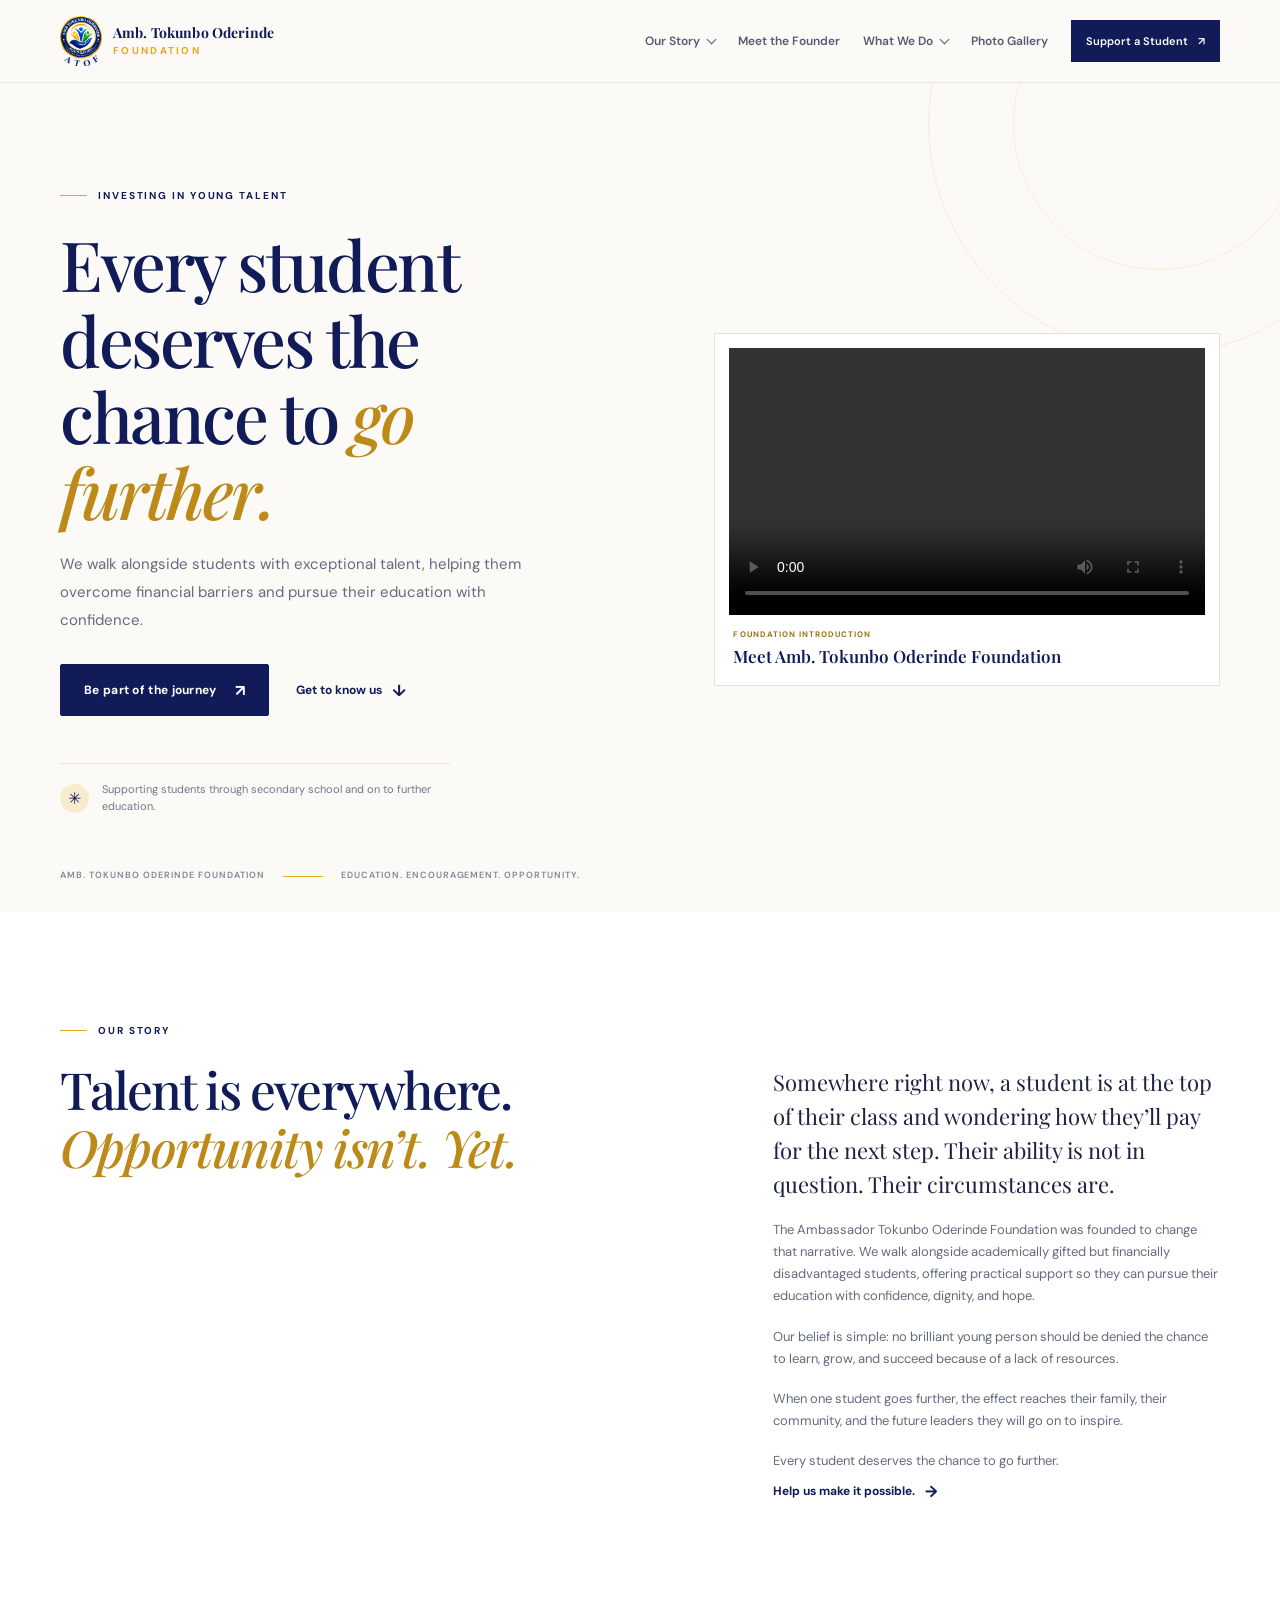
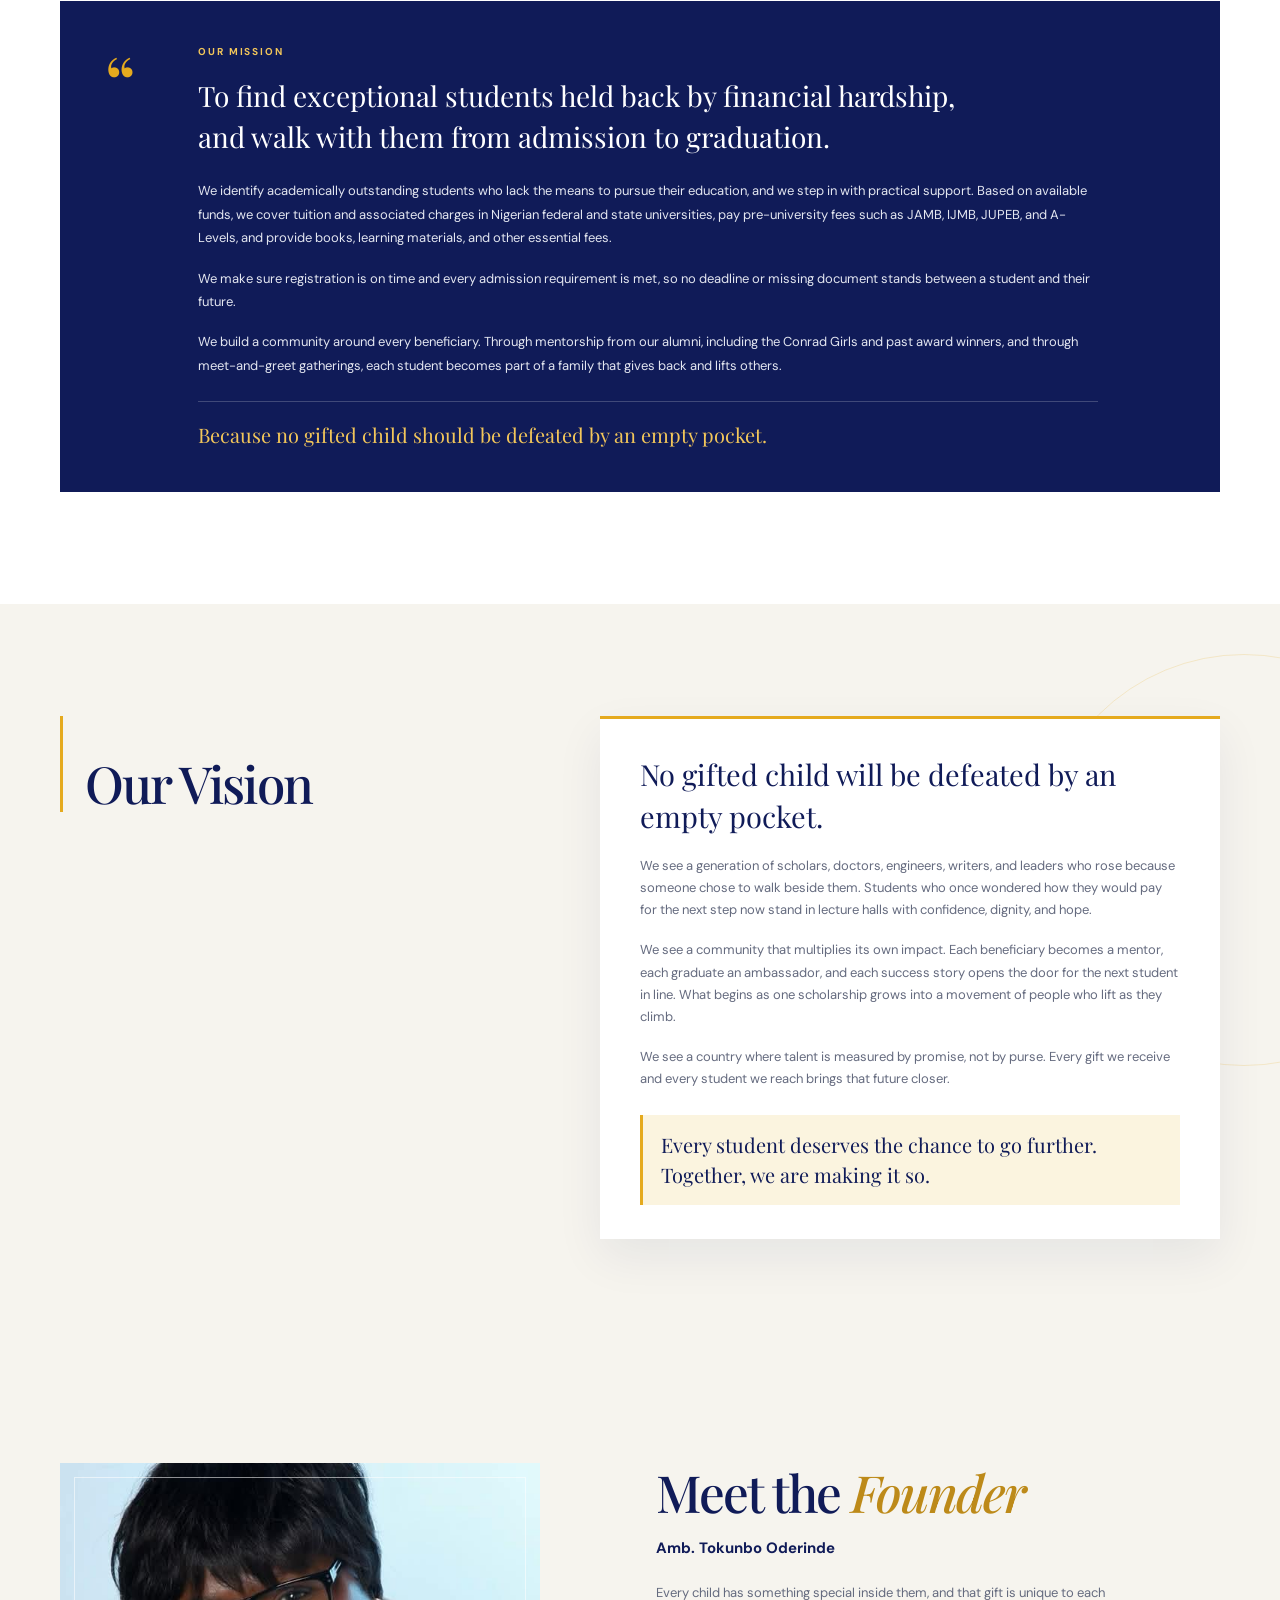
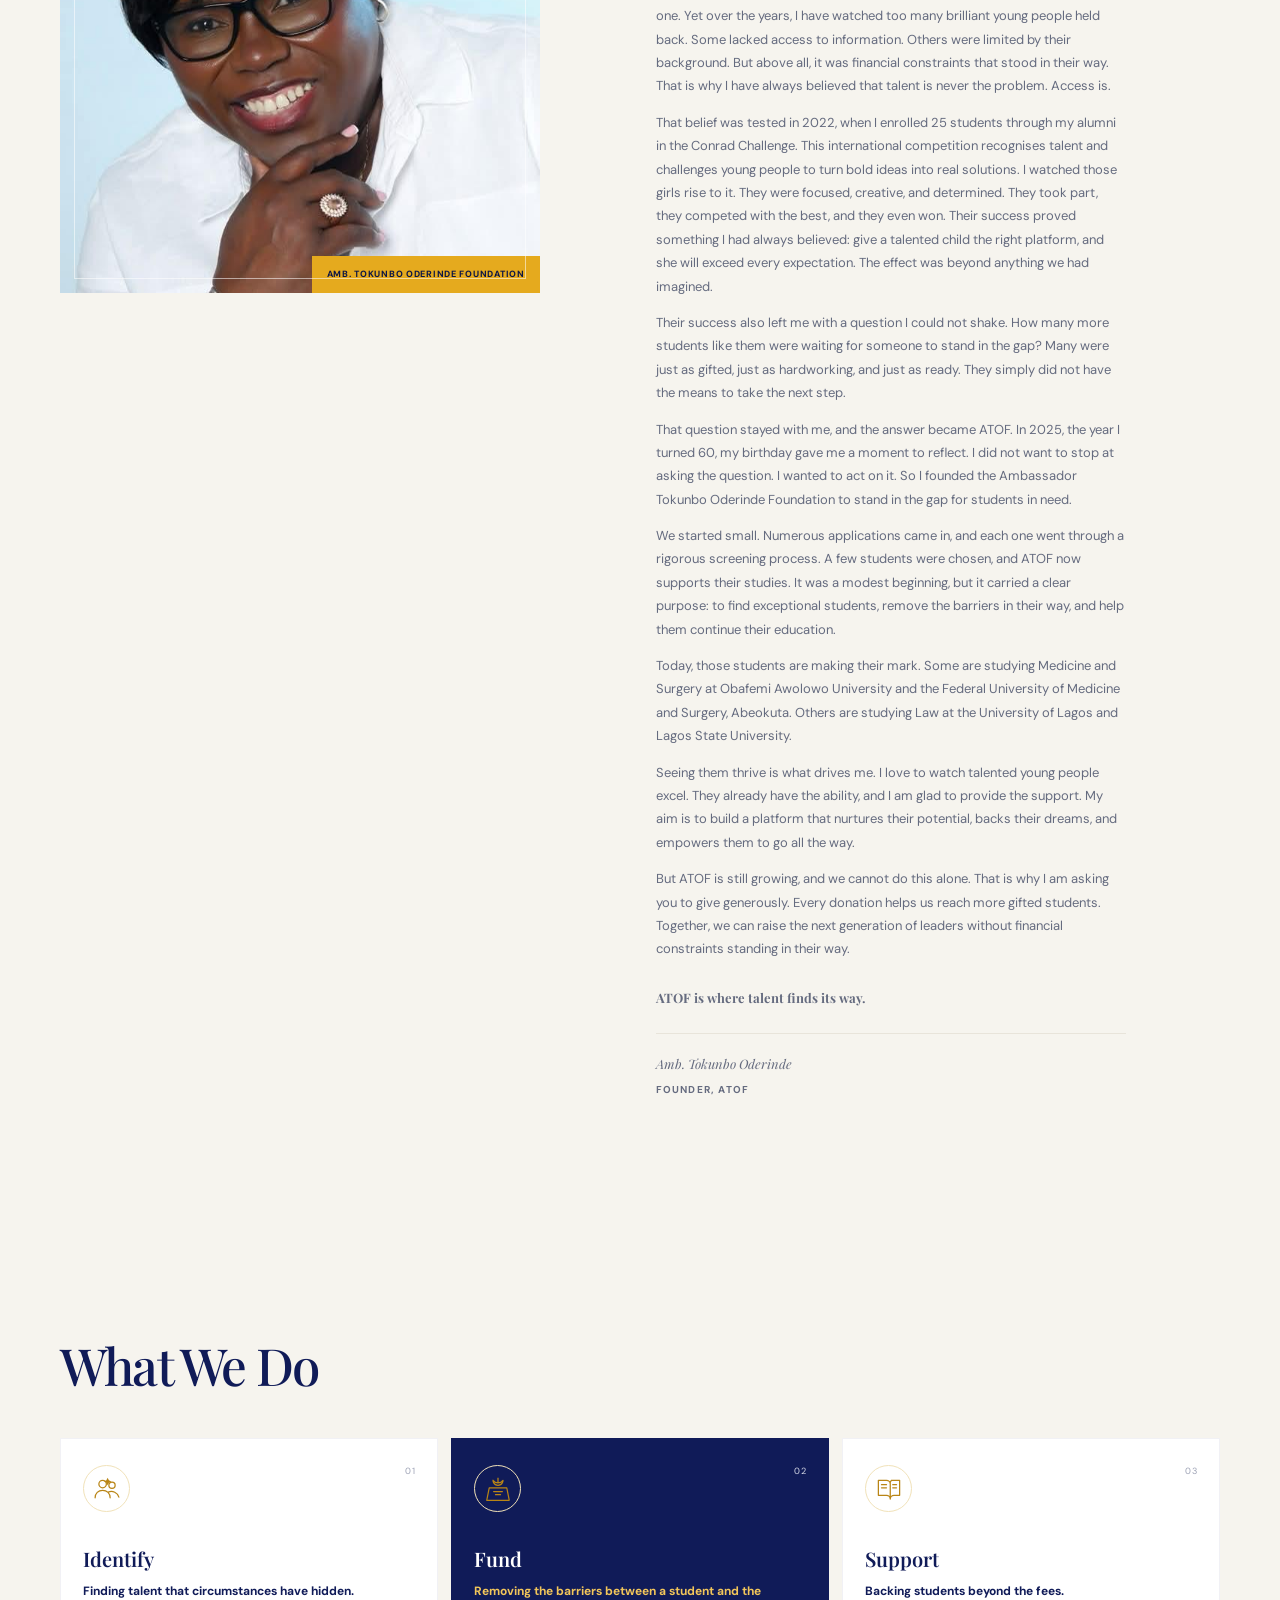
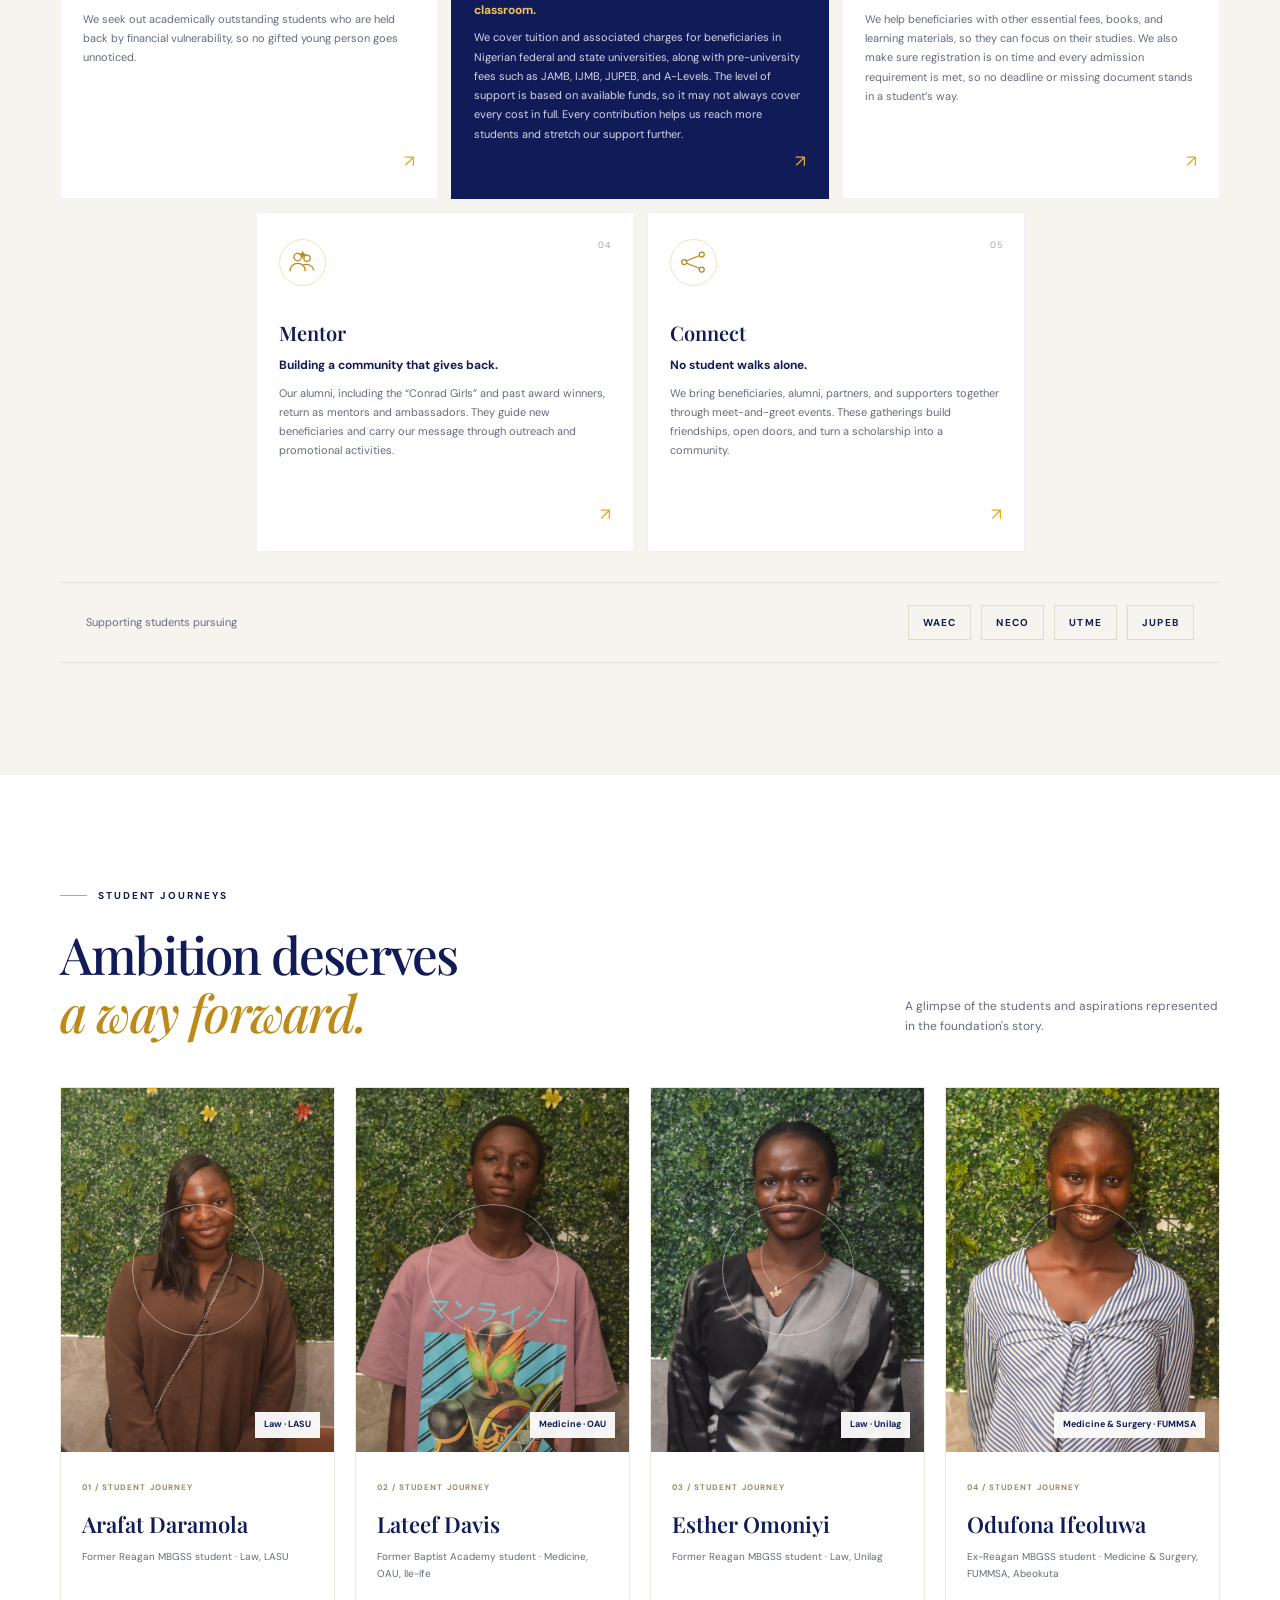
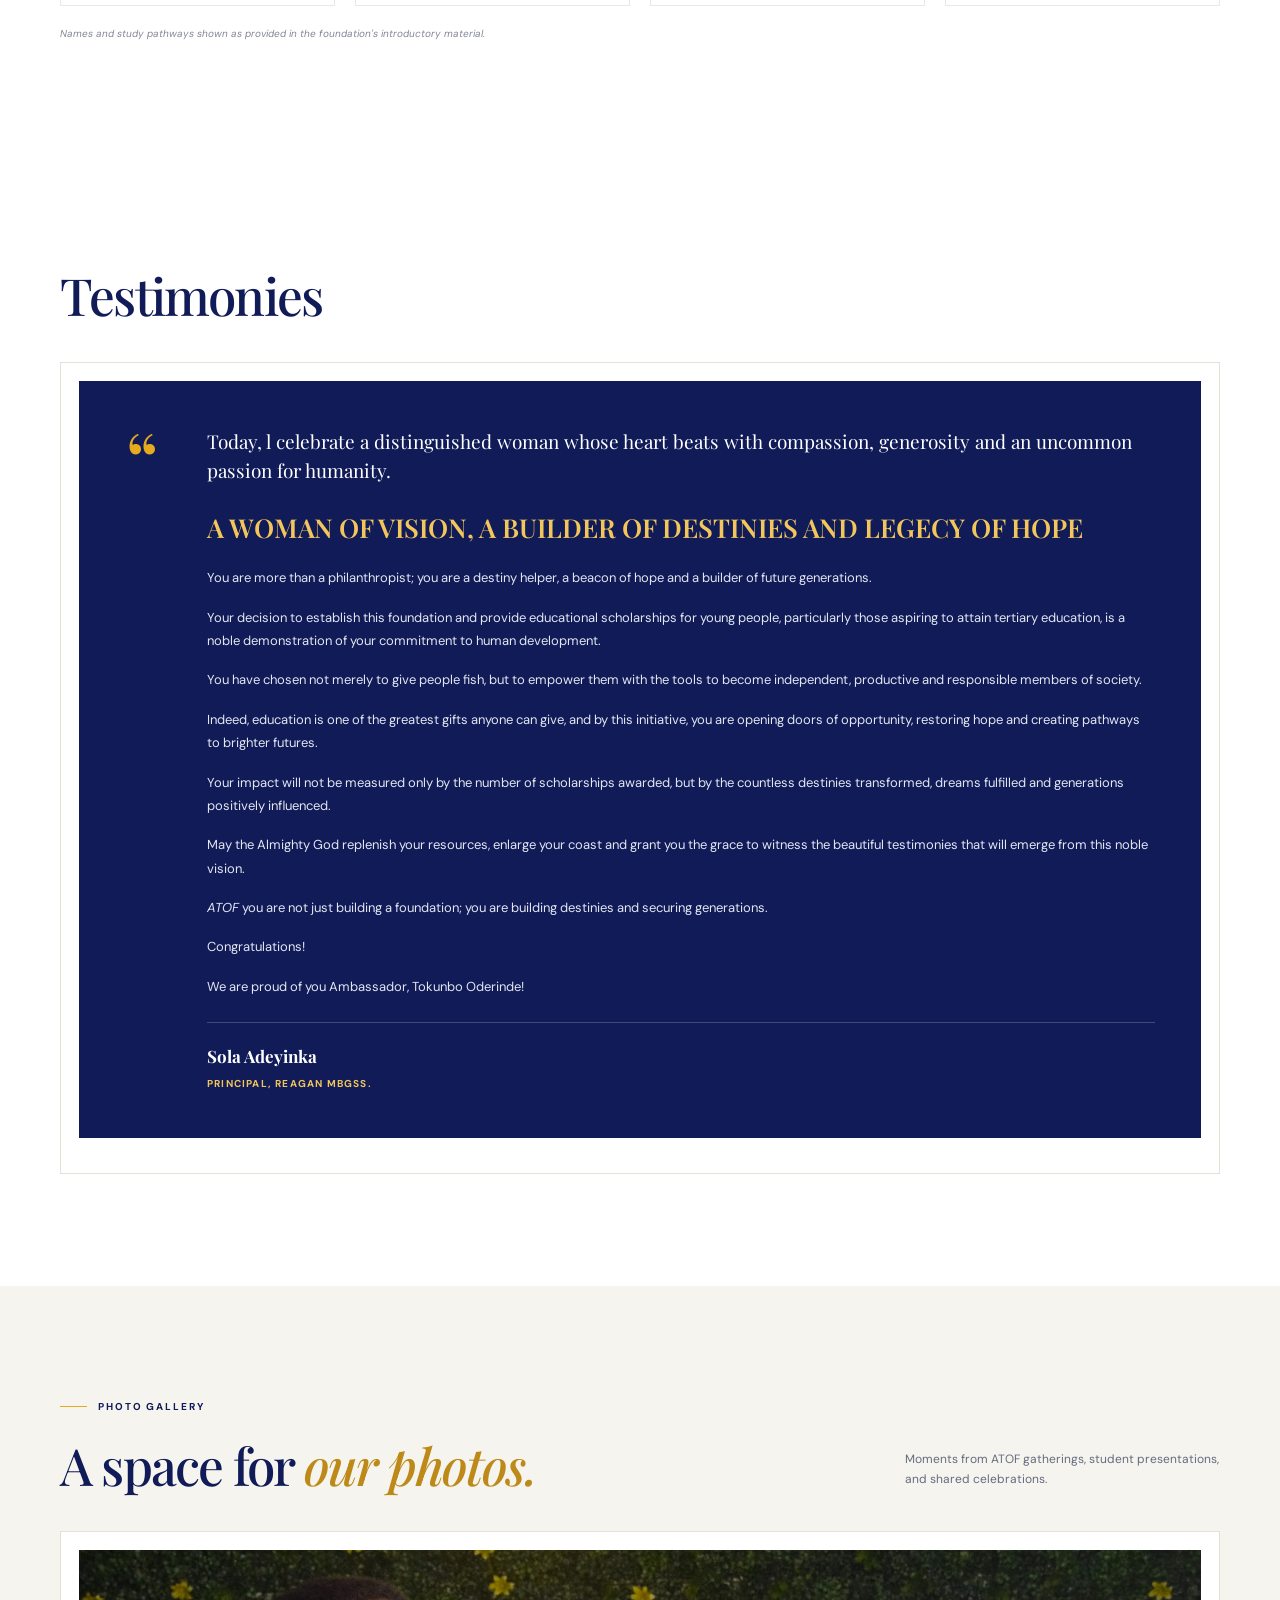
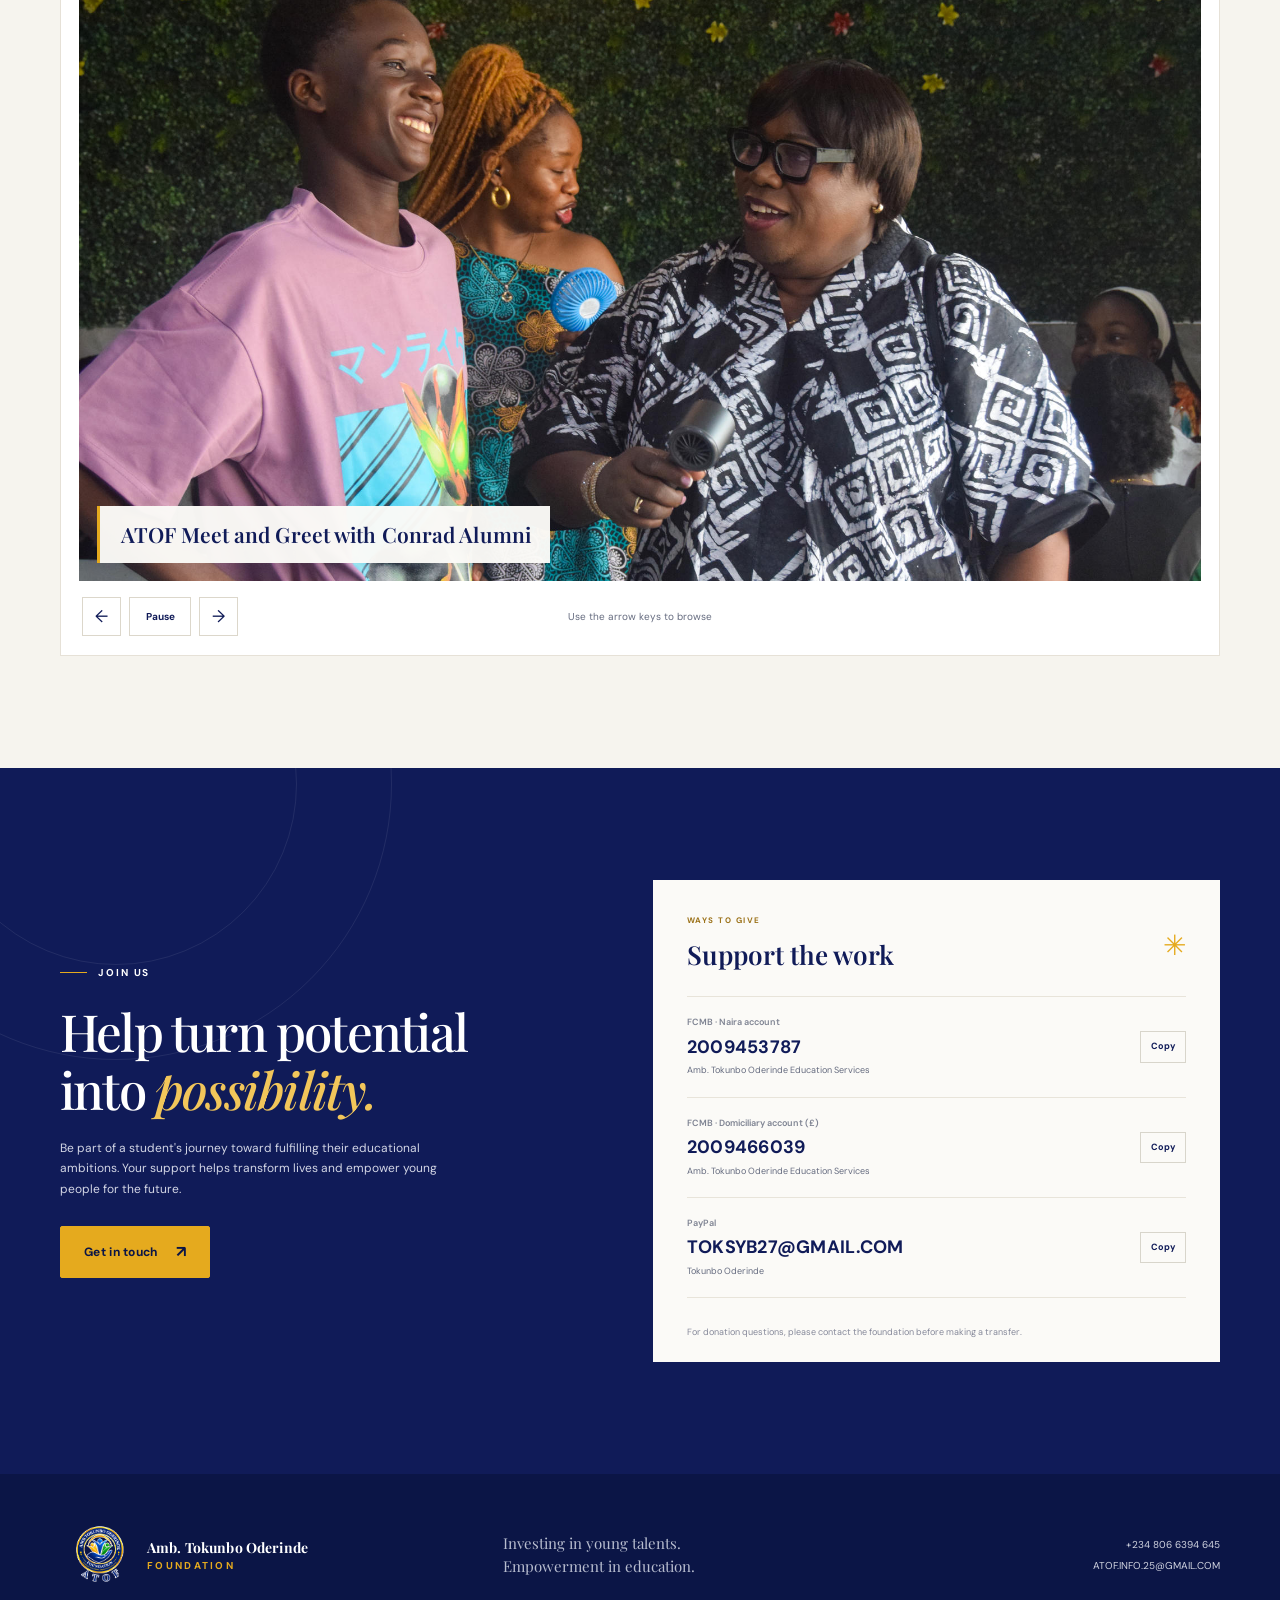
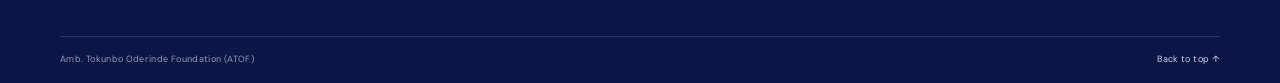
==== commit 63bc7fb2: "Refresh gallery photos in random order Co-authored-by: Copilot App <223556219+Copilot@users.noreply." ====
--- a/index.html
+++ b/index.html
@@ -300,52 +300,60 @@
           <div class="photo-carousel" role="group" aria-roledescription="carousel" aria-label="ATOF photo gallery" tabindex="0">
             <div class="carousel-viewport">
               <ul class="carousel-track">
-                <li class="carousel-slide" role="group" aria-roledescription="slide" aria-label="1 of 14">
-                  <figure><img class="gallery-photo" src="assets/atof-event-9315.jpg" alt="A man in a patterned cap speaks with young people seated around a table"><figcaption><span class="gallery-index">ATOF Meet and Greet with Conrad Alumni</span></figcaption></figure>
-                </li>
-                <li class="carousel-slide" role="group" aria-roledescription="slide" aria-label="2 of 14" aria-hidden="true">
-                  <figure><img class="gallery-photo" src="assets/atof-event-9324.jpg" alt="Young people gather in a room as a man in a patterned cap speaks on the phone"><figcaption><span class="gallery-index">ATOF Meet and Greet with Conrad Alumni</span></figcaption></figure>
-                </li>
-                <li class="carousel-slide" role="group" aria-roledescription="slide" aria-label="3 of 14" aria-hidden="true">
-                  <figure><img class="gallery-photo" src="assets/atof-event-9326.jpg" alt="A woman in a purple top speaks into a microphone at a gathering"><figcaption><span class="gallery-index">ATOF Meet and Greet with Conrad Alumni</span></figcaption></figure>
-                </li>
-                <li class="carousel-slide" role="group" aria-roledescription="slide" aria-label="4 of 14" aria-hidden="true">
-                  <figure><img class="gallery-photo" src="assets/atof-event-9339.jpg" alt="Students and guests gather in a room, with a speaker addressing the group"><figcaption><span class="gallery-index">ATOF Meet and Greet with Conrad Alumni</span></figcaption></figure>
-                </li>
-                <li class="carousel-slide" role="group" aria-roledescription="slide" aria-label="5 of 14" aria-hidden="true">
-                  <figure><img class="gallery-photo" src="assets/atof-event-9344.jpg" alt="A man in a green jacket holds a microphone as people listen"><figcaption><span class="gallery-index">ATOF Meet and Greet with Conrad Alumni</span></figcaption></figure>
-                </li>
-                <li class="carousel-slide" role="group" aria-roledescription="slide" aria-label="6 of 14" aria-hidden="true">
-                  <figure><img class="gallery-photo" src="assets/atof-event-9349.jpg" alt="A large group of students and guests pose together indoors"><figcaption><span class="gallery-index">ATOF Meet and Greet with Conrad Alumni</span></figcaption></figure>
-                </li>
-                <li class="carousel-slide" role="group" aria-roledescription="slide" aria-label="7 of 14" aria-hidden="true">
-                  <figure><img class="gallery-photo" src="assets/atof-event-9350.jpg" alt="Young people and adults gather for a group photo"><figcaption><span class="gallery-index">ATOF Meet and Greet with Conrad Alumni</span></figcaption></figure>
-                </li>
-                <li class="carousel-slide" role="group" aria-roledescription="slide" aria-label="8 of 14" aria-hidden="true">
-                  <figure><img class="gallery-photo" src="assets/atof-event-9355.jpg" alt="A group of young people and guests share a lively moment together"><figcaption><span class="gallery-index">ATOF Meet and Greet with Conrad Alumni</span></figcaption></figure>
-                </li>
-                <li class="carousel-slide" role="group" aria-roledescription="slide" aria-label="9 of 14" aria-hidden="true">
-                  <figure><img class="gallery-photo" src="assets/atof-event-9380.jpg" alt="A man in a green jacket speaks into a microphone while seated guests listen"><figcaption><span class="gallery-index">ATOF Meet and Greet with Conrad Alumni</span></figcaption></figure>
-                </li>
-                <li class="carousel-slide" role="group" aria-roledescription="slide" aria-label="10 of 14" aria-hidden="true">
-                  <figure><img class="gallery-photo" src="assets/atof-event-9398.jpg" alt="Two women smile together at a gathering"><figcaption><span class="gallery-index">ATOF Meet and Greet with Conrad Alumni</span></figcaption></figure>
-                </li>
-                <li class="carousel-slide" role="group" aria-roledescription="slide" aria-label="11 of 14" aria-hidden="true">
-                  <figure><img class="gallery-photo" src="assets/atof-event-9402.jpg" alt="A young man in a pink shirt speaks into a microphone as others listen"><figcaption><span class="gallery-index">ATOF Meet and Greet with Conrad Alumni</span></figcaption></figure>
-                </li>
-                <li class="carousel-slide" role="group" aria-roledescription="slide" aria-label="12 of 14" aria-hidden="true">
-                  <figure><img class="gallery-photo" src="assets/atof-event-9407.jpg" alt="Students and guests pose together for a group photo"><figcaption><span class="gallery-index">ATOF Meet and Greet with Conrad Alumni</span></figcaption></figure>
-                </li>
-                <li class="carousel-slide" role="group" aria-roledescription="slide" aria-label="13 of 14" aria-hidden="true">
-                  <figure><img class="gallery-photo" src="assets/atof-event-9412.jpg" alt="Six young people stand together for a photo"><figcaption><span class="gallery-index">ATOF Meet and Greet with Conrad Alumni</span></figcaption></figure>
-                </li>
-                <li class="carousel-slide" role="group" aria-roledescription="slide" aria-label="14 of 14" aria-hidden="true">
-                  <figure><img class="gallery-photo" src="assets/atof-event-9302.jpg" alt="A man in a patterned cap and young people gather around a table"><figcaption><span class="gallery-index">ATOF Meet and Greet with Conrad Alumni</span></figcaption></figure>
-                </li>
+                <li class="carousel-slide" role="group" aria-roledescription="slide" aria-label="ATOF event photo"><figure><img class="gallery-photo" src="assets/gallery/DSC_9195.jpg" alt="Photo from an ATOF event"><figcaption><span class="gallery-index">ATOF Meet and Greet with Conrad Alumni</span></figcaption></figure></li>
+                <li class="carousel-slide" role="group" aria-roledescription="slide" aria-label="ATOF event photo"><figure><img class="gallery-photo" src="assets/gallery/DSC_9199.jpg" alt="Photo from an ATOF event"><figcaption><span class="gallery-index">ATOF Meet and Greet with Conrad Alumni</span></figcaption></figure></li>
+                <li class="carousel-slide" role="group" aria-roledescription="slide" aria-label="ATOF event photo"><figure><img class="gallery-photo" src="assets/gallery/DSC_9210.jpg" alt="Photo from an ATOF event"><figcaption><span class="gallery-index">ATOF Meet and Greet with Conrad Alumni</span></figcaption></figure></li>
+                <li class="carousel-slide" role="group" aria-roledescription="slide" aria-label="ATOF event photo"><figure><img class="gallery-photo" src="assets/gallery/DSC_9222.jpg" alt="Photo from an ATOF event"><figcaption><span class="gallery-index">ATOF Meet and Greet with Conrad Alumni</span></figcaption></figure></li>
+                <li class="carousel-slide" role="group" aria-roledescription="slide" aria-label="ATOF event photo"><figure><img class="gallery-photo" src="assets/gallery/DSC_9224.jpg" alt="Photo from an ATOF event"><figcaption><span class="gallery-index">ATOF Meet and Greet with Conrad Alumni</span></figcaption></figure></li>
+                <li class="carousel-slide" role="group" aria-roledescription="slide" aria-label="ATOF event photo"><figure><img class="gallery-photo" src="assets/gallery/DSC_9226.jpg" alt="Photo from an ATOF event"><figcaption><span class="gallery-index">ATOF Meet and Greet with Conrad Alumni</span></figcaption></figure></li>
+                <li class="carousel-slide" role="group" aria-roledescription="slide" aria-label="ATOF event photo"><figure><img class="gallery-photo" src="assets/gallery/DSC_9228.jpg" alt="Photo from an ATOF event"><figcaption><span class="gallery-index">ATOF Meet and Greet with Conrad Alumni</span></figcaption></figure></li>
+                <li class="carousel-slide" role="group" aria-roledescription="slide" aria-label="ATOF event photo"><figure><img class="gallery-photo" src="assets/gallery/DSC_9229.jpg" alt="Photo from an ATOF event"><figcaption><span class="gallery-index">ATOF Meet and Greet with Conrad Alumni</span></figcaption></figure></li>
+                <li class="carousel-slide" role="group" aria-roledescription="slide" aria-label="ATOF event photo"><figure><img class="gallery-photo" src="assets/gallery/DSC_9234.jpg" alt="Photo from an ATOF event"><figcaption><span class="gallery-index">ATOF Meet and Greet with Conrad Alumni</span></figcaption></figure></li>
+                <li class="carousel-slide" role="group" aria-roledescription="slide" aria-label="ATOF event photo"><figure><img class="gallery-photo" src="assets/gallery/DSC_9236.jpg" alt="Photo from an ATOF event"><figcaption><span class="gallery-index">ATOF Meet and Greet with Conrad Alumni</span></figcaption></figure></li>
+                <li class="carousel-slide" role="group" aria-roledescription="slide" aria-label="ATOF event photo"><figure><img class="gallery-photo" src="assets/gallery/DSC_9238.jpg" alt="Photo from an ATOF event"><figcaption><span class="gallery-index">ATOF Meet and Greet with Conrad Alumni</span></figcaption></figure></li>
+                <li class="carousel-slide" role="group" aria-roledescription="slide" aria-label="ATOF event photo"><figure><img class="gallery-photo" src="assets/gallery/DSC_9240.jpg" alt="Photo from an ATOF event"><figcaption><span class="gallery-index">ATOF Meet and Greet with Conrad Alumni</span></figcaption></figure></li>
+                <li class="carousel-slide" role="group" aria-roledescription="slide" aria-label="ATOF event photo"><figure><img class="gallery-photo" src="assets/gallery/DSC_9243.jpg" alt="Photo from an ATOF event"><figcaption><span class="gallery-index">ATOF Meet and Greet with Conrad Alumni</span></figcaption></figure></li>
+                <li class="carousel-slide" role="group" aria-roledescription="slide" aria-label="ATOF event photo"><figure><img class="gallery-photo" src="assets/gallery/DSC_9244.jpg" alt="Photo from an ATOF event"><figcaption><span class="gallery-index">ATOF Meet and Greet with Conrad Alumni</span></figcaption></figure></li>
+                <li class="carousel-slide" role="group" aria-roledescription="slide" aria-label="ATOF event photo"><figure><img class="gallery-photo" src="assets/gallery/DSC_9249.jpg" alt="Photo from an ATOF event"><figcaption><span class="gallery-index">ATOF Meet and Greet with Conrad Alumni</span></figcaption></figure></li>
+                <li class="carousel-slide" role="group" aria-roledescription="slide" aria-label="ATOF event photo"><figure><img class="gallery-photo" src="assets/gallery/DSC_9252.jpg" alt="Photo from an ATOF event"><figcaption><span class="gallery-index">ATOF Meet and Greet with Conrad Alumni</span></figcaption></figure></li>
+                <li class="carousel-slide" role="group" aria-roledescription="slide" aria-label="ATOF event photo"><figure><img class="gallery-photo" src="assets/gallery/DSC_9258.jpg" alt="Photo from an ATOF event"><figcaption><span class="gallery-index">ATOF Meet and Greet with Conrad Alumni</span></figcaption></figure></li>
+                <li class="carousel-slide" role="group" aria-roledescription="slide" aria-label="ATOF event photo"><figure><img class="gallery-photo" src="assets/gallery/DSC_9259.jpg" alt="Photo from an ATOF event"><figcaption><span class="gallery-index">ATOF Meet and Greet with Conrad Alumni</span></figcaption></figure></li>
+                <li class="carousel-slide" role="group" aria-roledescription="slide" aria-label="ATOF event photo"><figure><img class="gallery-photo" src="assets/gallery/DSC_9266.jpg" alt="Photo from an ATOF event"><figcaption><span class="gallery-index">ATOF Meet and Greet with Conrad Alumni</span></figcaption></figure></li>
+                <li class="carousel-slide" role="group" aria-roledescription="slide" aria-label="ATOF event photo"><figure><img class="gallery-photo" src="assets/gallery/DSC_9270.jpg" alt="Photo from an ATOF event"><figcaption><span class="gallery-index">ATOF Meet and Greet with Conrad Alumni</span></figcaption></figure></li>
+                <li class="carousel-slide" role="group" aria-roledescription="slide" aria-label="ATOF event photo"><figure><img class="gallery-photo" src="assets/gallery/DSC_9271.jpg" alt="Photo from an ATOF event"><figcaption><span class="gallery-index">ATOF Meet and Greet with Conrad Alumni</span></figcaption></figure></li>
+                <li class="carousel-slide" role="group" aria-roledescription="slide" aria-label="ATOF event photo"><figure><img class="gallery-photo" src="assets/gallery/DSC_9272.jpg" alt="Photo from an ATOF event"><figcaption><span class="gallery-index">ATOF Meet and Greet with Conrad Alumni</span></figcaption></figure></li>
+                <li class="carousel-slide" role="group" aria-roledescription="slide" aria-label="ATOF event photo"><figure><img class="gallery-photo" src="assets/gallery/DSC_9274.jpg" alt="Photo from an ATOF event"><figcaption><span class="gallery-index">ATOF Meet and Greet with Conrad Alumni</span></figcaption></figure></li>
+                <li class="carousel-slide" role="group" aria-roledescription="slide" aria-label="ATOF event photo"><figure><img class="gallery-photo" src="assets/gallery/DSC_9276.jpg" alt="Photo from an ATOF event"><figcaption><span class="gallery-index">ATOF Meet and Greet with Conrad Alumni</span></figcaption></figure></li>
+                <li class="carousel-slide" role="group" aria-roledescription="slide" aria-label="ATOF event photo"><figure><img class="gallery-photo" src="assets/gallery/DSC_9279.jpg" alt="Photo from an ATOF event"><figcaption><span class="gallery-index">ATOF Meet and Greet with Conrad Alumni</span></figcaption></figure></li>
+                <li class="carousel-slide" role="group" aria-roledescription="slide" aria-label="ATOF event photo"><figure><img class="gallery-photo" src="assets/gallery/DSC_9281.jpg" alt="Photo from an ATOF event"><figcaption><span class="gallery-index">ATOF Meet and Greet with Conrad Alumni</span></figcaption></figure></li>
+                <li class="carousel-slide" role="group" aria-roledescription="slide" aria-label="ATOF event photo"><figure><img class="gallery-photo" src="assets/gallery/DSC_9284.jpg" alt="Photo from an ATOF event"><figcaption><span class="gallery-index">ATOF Meet and Greet with Conrad Alumni</span></figcaption></figure></li>
+                <li class="carousel-slide" role="group" aria-roledescription="slide" aria-label="ATOF event photo"><figure><img class="gallery-photo" src="assets/gallery/DSC_9286.jpg" alt="Photo from an ATOF event"><figcaption><span class="gallery-index">ATOF Meet and Greet with Conrad Alumni</span></figcaption></figure></li>
+                <li class="carousel-slide" role="group" aria-roledescription="slide" aria-label="ATOF event photo"><figure><img class="gallery-photo" src="assets/gallery/DSC_9289.jpg" alt="Photo from an ATOF event"><figcaption><span class="gallery-index">ATOF Meet and Greet with Conrad Alumni</span></figcaption></figure></li>
+                <li class="carousel-slide" role="group" aria-roledescription="slide" aria-label="ATOF event photo"><figure><img class="gallery-photo" src="assets/gallery/DSC_9292.jpg" alt="Photo from an ATOF event"><figcaption><span class="gallery-index">ATOF Meet and Greet with Conrad Alumni</span></figcaption></figure></li>
+                <li class="carousel-slide" role="group" aria-roledescription="slide" aria-label="ATOF event photo"><figure><img class="gallery-photo" src="assets/gallery/DSC_9298.jpg" alt="Photo from an ATOF event"><figcaption><span class="gallery-index">ATOF Meet and Greet with Conrad Alumni</span></figcaption></figure></li>
+                <li class="carousel-slide" role="group" aria-roledescription="slide" aria-label="ATOF event photo"><figure><img class="gallery-photo" src="assets/gallery/DSC_9307.jpg" alt="Photo from an ATOF event"><figcaption><span class="gallery-index">ATOF Meet and Greet with Conrad Alumni</span></figcaption></figure></li>
+                <li class="carousel-slide" role="group" aria-roledescription="slide" aria-label="ATOF event photo"><figure><img class="gallery-photo" src="assets/gallery/DSC_9323.jpg" alt="Photo from an ATOF event"><figcaption><span class="gallery-index">ATOF Meet and Greet with Conrad Alumni</span></figcaption></figure></li>
+                <li class="carousel-slide" role="group" aria-roledescription="slide" aria-label="ATOF event photo"><figure><img class="gallery-photo" src="assets/gallery/DSC_9326.jpg" alt="Photo from an ATOF event"><figcaption><span class="gallery-index">ATOF Meet and Greet with Conrad Alumni</span></figcaption></figure></li>
+                <li class="carousel-slide" role="group" aria-roledescription="slide" aria-label="ATOF event photo"><figure><img class="gallery-photo" src="assets/gallery/DSC_9334.jpg" alt="Photo from an ATOF event"><figcaption><span class="gallery-index">ATOF Meet and Greet with Conrad Alumni</span></figcaption></figure></li>
+                <li class="carousel-slide" role="group" aria-roledescription="slide" aria-label="ATOF event photo"><figure><img class="gallery-photo" src="assets/gallery/DSC_9336.jpg" alt="Photo from an ATOF event"><figcaption><span class="gallery-index">ATOF Meet and Greet with Conrad Alumni</span></figcaption></figure></li>
+                <li class="carousel-slide" role="group" aria-roledescription="slide" aria-label="ATOF event photo"><figure><img class="gallery-photo" src="assets/gallery/DSC_9339.jpg" alt="Photo from an ATOF event"><figcaption><span class="gallery-index">ATOF Meet and Greet with Conrad Alumni</span></figcaption></figure></li>
+                <li class="carousel-slide" role="group" aria-roledescription="slide" aria-label="ATOF event photo"><figure><img class="gallery-photo" src="assets/gallery/DSC_9342.jpg" alt="Photo from an ATOF event"><figcaption><span class="gallery-index">ATOF Meet and Greet with Conrad Alumni</span></figcaption></figure></li>
+                <li class="carousel-slide" role="group" aria-roledescription="slide" aria-label="ATOF event photo"><figure><img class="gallery-photo" src="assets/gallery/DSC_9344.jpg" alt="Photo from an ATOF event"><figcaption><span class="gallery-index">ATOF Meet and Greet with Conrad Alumni</span></figcaption></figure></li>
+                <li class="carousel-slide" role="group" aria-roledescription="slide" aria-label="ATOF event photo"><figure><img class="gallery-photo" src="assets/gallery/DSC_9348.jpg" alt="Photo from an ATOF event"><figcaption><span class="gallery-index">ATOF Meet and Greet with Conrad Alumni</span></figcaption></figure></li>
+                <li class="carousel-slide" role="group" aria-roledescription="slide" aria-label="ATOF event photo"><figure><img class="gallery-photo" src="assets/gallery/DSC_9352.jpg" alt="Photo from an ATOF event"><figcaption><span class="gallery-index">ATOF Meet and Greet with Conrad Alumni</span></figcaption></figure></li>
+                <li class="carousel-slide" role="group" aria-roledescription="slide" aria-label="ATOF event photo"><figure><img class="gallery-photo" src="assets/gallery/DSC_9356.jpg" alt="Photo from an ATOF event"><figcaption><span class="gallery-index">ATOF Meet and Greet with Conrad Alumni</span></figcaption></figure></li>
+                <li class="carousel-slide" role="group" aria-roledescription="slide" aria-label="ATOF event photo"><figure><img class="gallery-photo" src="assets/gallery/DSC_9358.jpg" alt="Photo from an ATOF event"><figcaption><span class="gallery-index">ATOF Meet and Greet with Conrad Alumni</span></figcaption></figure></li>
+                <li class="carousel-slide" role="group" aria-roledescription="slide" aria-label="ATOF event photo"><figure><img class="gallery-photo" src="assets/gallery/DSC_9371.jpg" alt="Photo from an ATOF event"><figcaption><span class="gallery-index">ATOF Meet and Greet with Conrad Alumni</span></figcaption></figure></li>
+                <li class="carousel-slide" role="group" aria-roledescription="slide" aria-label="ATOF event photo"><figure><img class="gallery-photo" src="assets/gallery/DSC_9381.jpg" alt="Photo from an ATOF event"><figcaption><span class="gallery-index">ATOF Meet and Greet with Conrad Alumni</span></figcaption></figure></li>
+                <li class="carousel-slide" role="group" aria-roledescription="slide" aria-label="ATOF event photo"><figure><img class="gallery-photo" src="assets/gallery/DSC_9390.jpg" alt="Photo from an ATOF event"><figcaption><span class="gallery-index">ATOF Meet and Greet with Conrad Alumni</span></figcaption></figure></li>
+                <li class="carousel-slide" role="group" aria-roledescription="slide" aria-label="ATOF event photo"><figure><img class="gallery-photo" src="assets/gallery/DSC_9393.jpg" alt="Photo from an ATOF event"><figcaption><span class="gallery-index">ATOF Meet and Greet with Conrad Alumni</span></figcaption></figure></li>
+                <li class="carousel-slide" role="group" aria-roledescription="slide" aria-label="ATOF event photo"><figure><img class="gallery-photo" src="assets/gallery/DSC_9398.jpg" alt="Photo from an ATOF event"><figcaption><span class="gallery-index">ATOF Meet and Greet with Conrad Alumni</span></figcaption></figure></li>
+                <li class="carousel-slide" role="group" aria-roledescription="slide" aria-label="ATOF event photo"><figure><img class="gallery-photo" src="assets/gallery/DSC_9406.jpg" alt="Photo from an ATOF event"><figcaption><span class="gallery-index">ATOF Meet and Greet with Conrad Alumni</span></figcaption></figure></li>
+                <li class="carousel-slide" role="group" aria-roledescription="slide" aria-label="ATOF event photo"><figure><img class="gallery-photo" src="assets/gallery/DSC_9412.jpg" alt="Photo from an ATOF event"><figcaption><span class="gallery-index">ATOF Meet and Greet with Conrad Alumni</span></figcaption></figure></li>
               </ul>
             </div>
             <div class="carousel-footer">
-              <p class="carousel-status" aria-live="polite" aria-atomic="true">1 of 14</p>
+              <p class="carousel-status sr-only" aria-live="polite" aria-atomic="true">Photo 1 of 50</p>
               <div class="carousel-controls">
                 <button class="carousel-button carousel-previous" type="button" aria-label="Previous photo">←</button>
                 <button class="carousel-button carousel-toggle" type="button" aria-label="Pause automatic slideshow" aria-pressed="false">Pause</button>
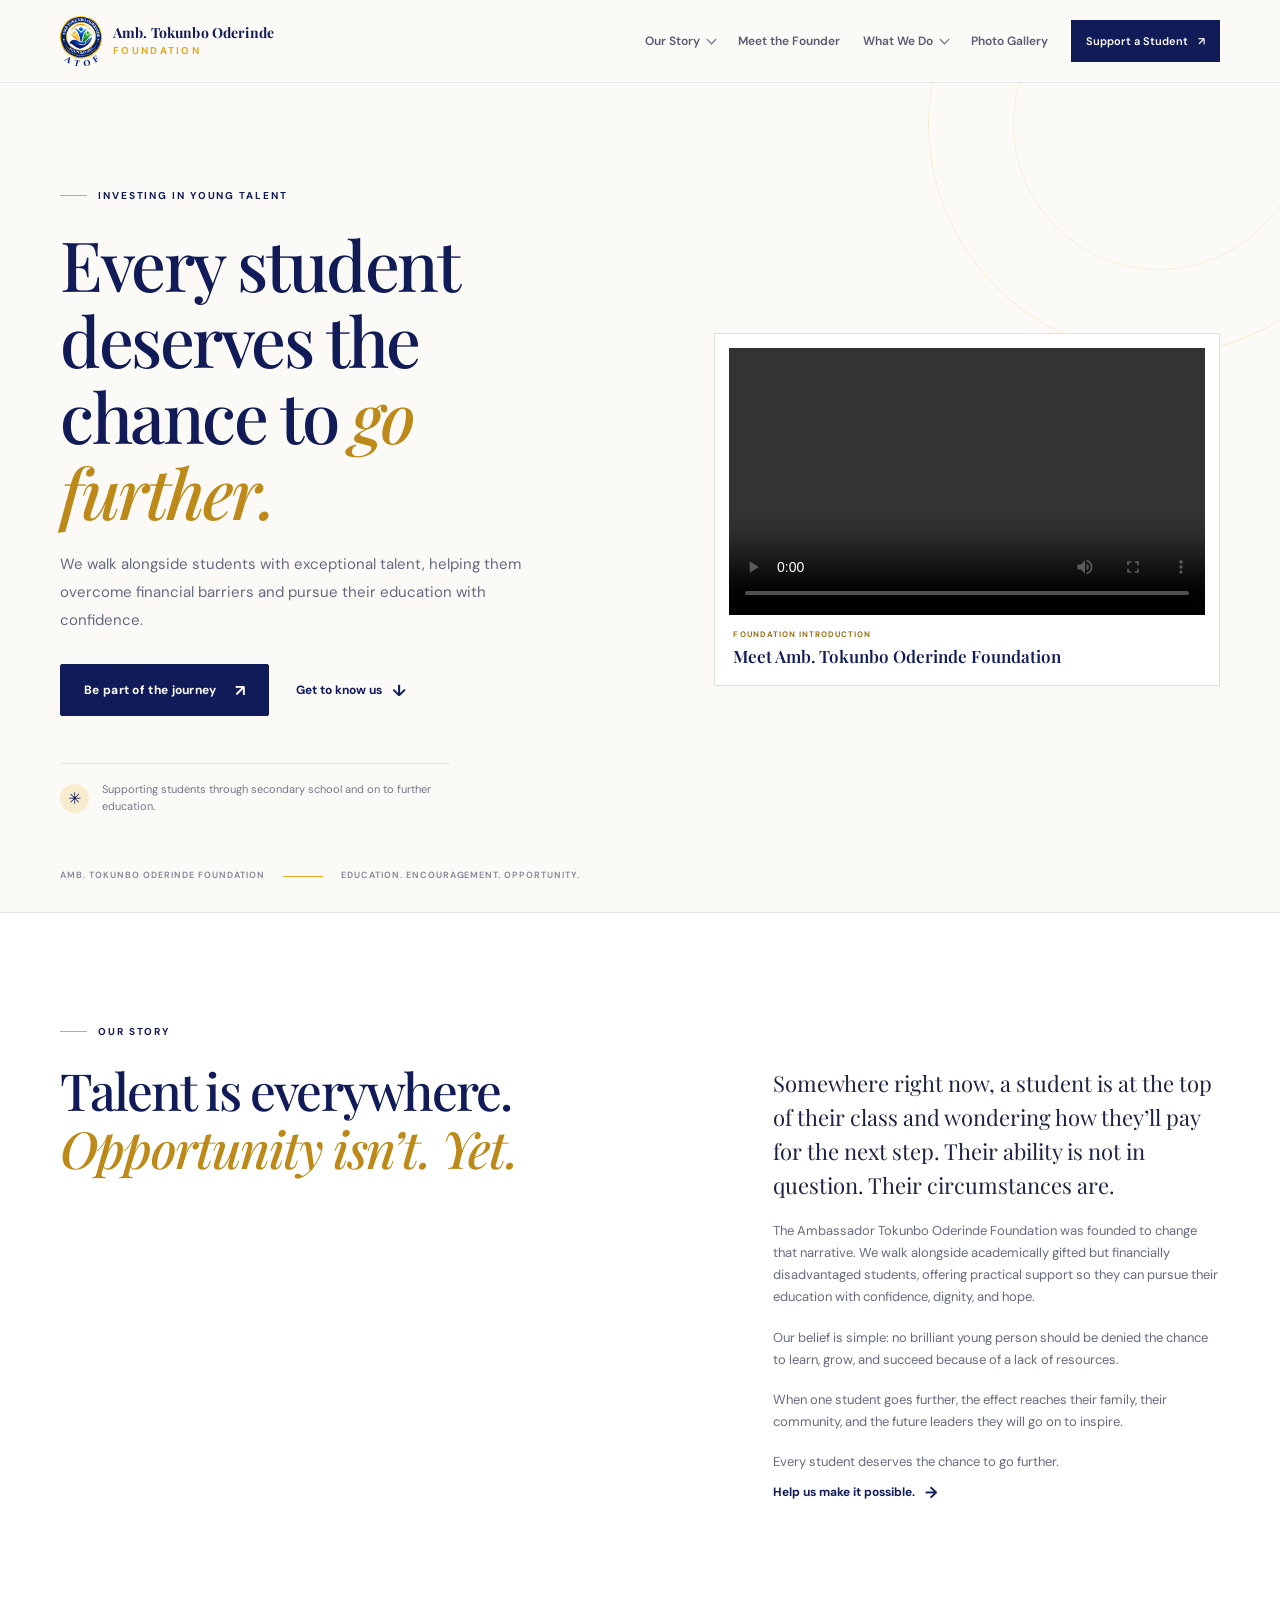
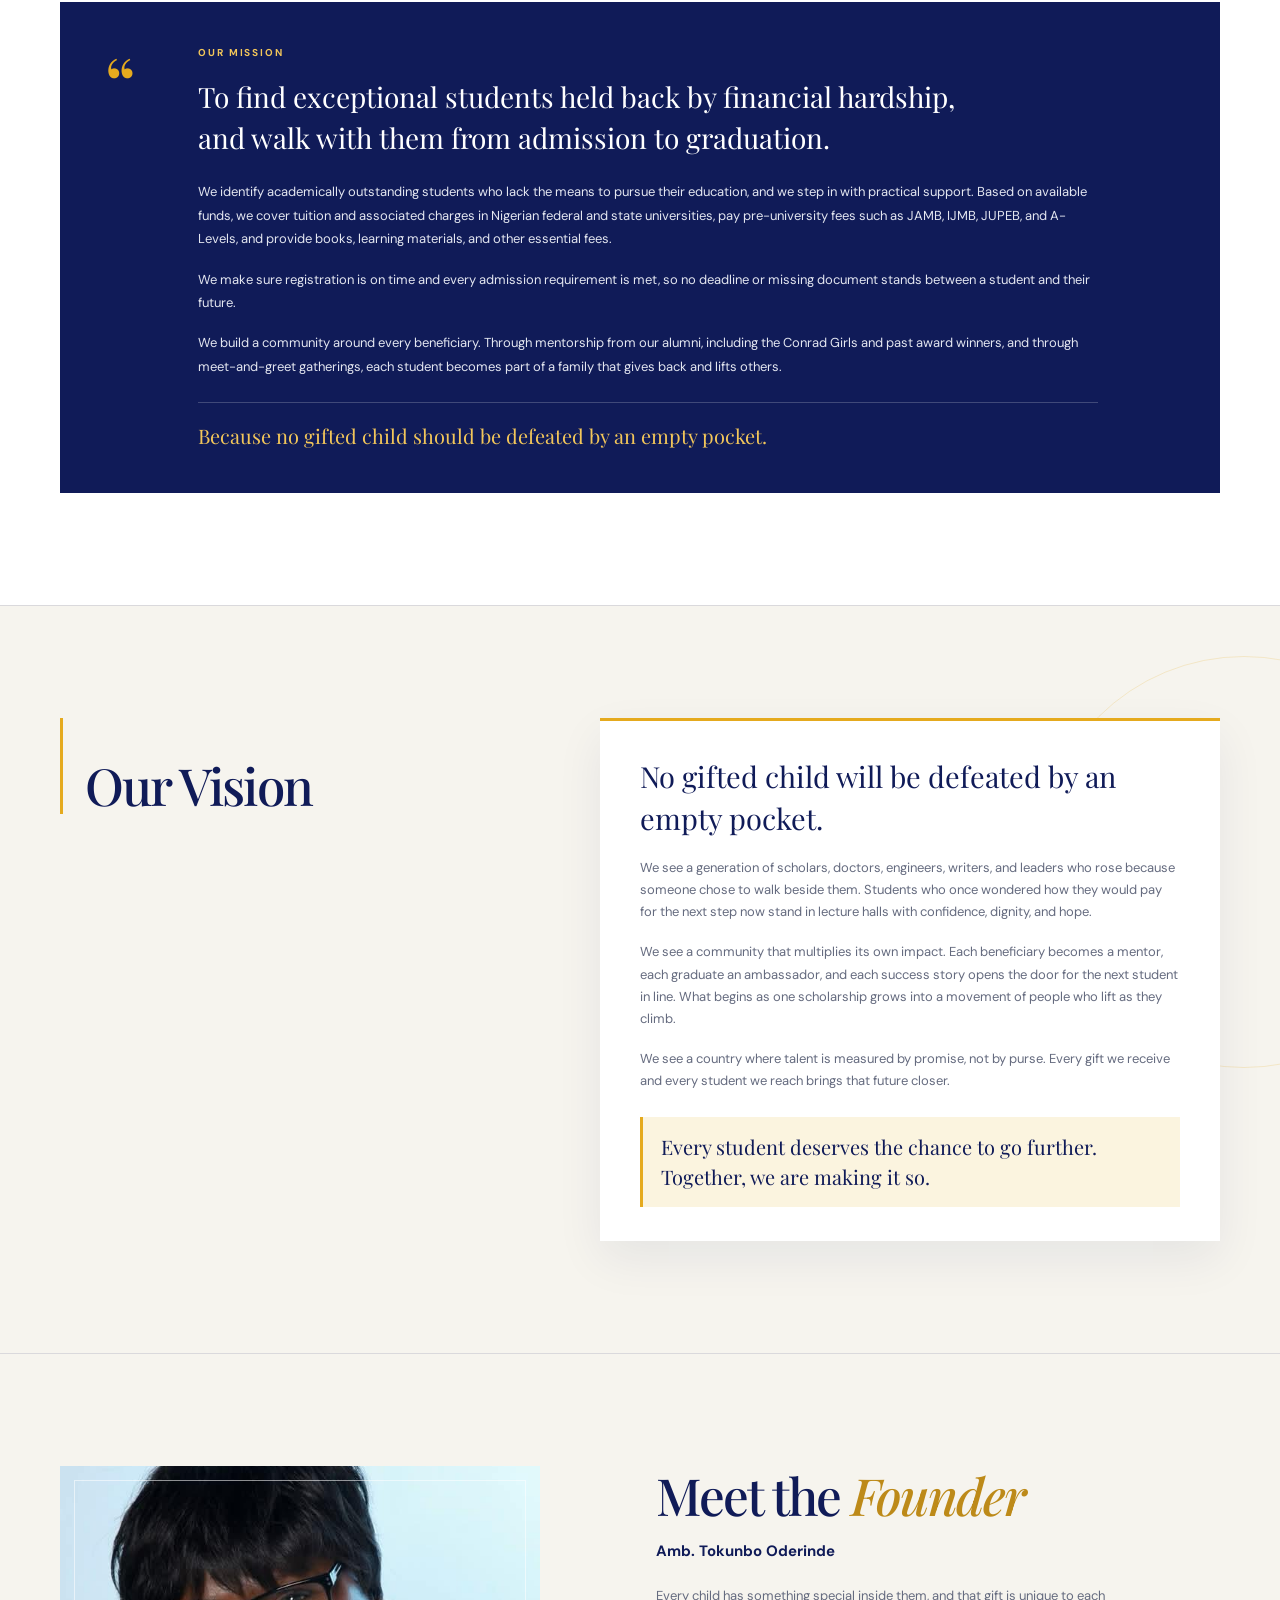
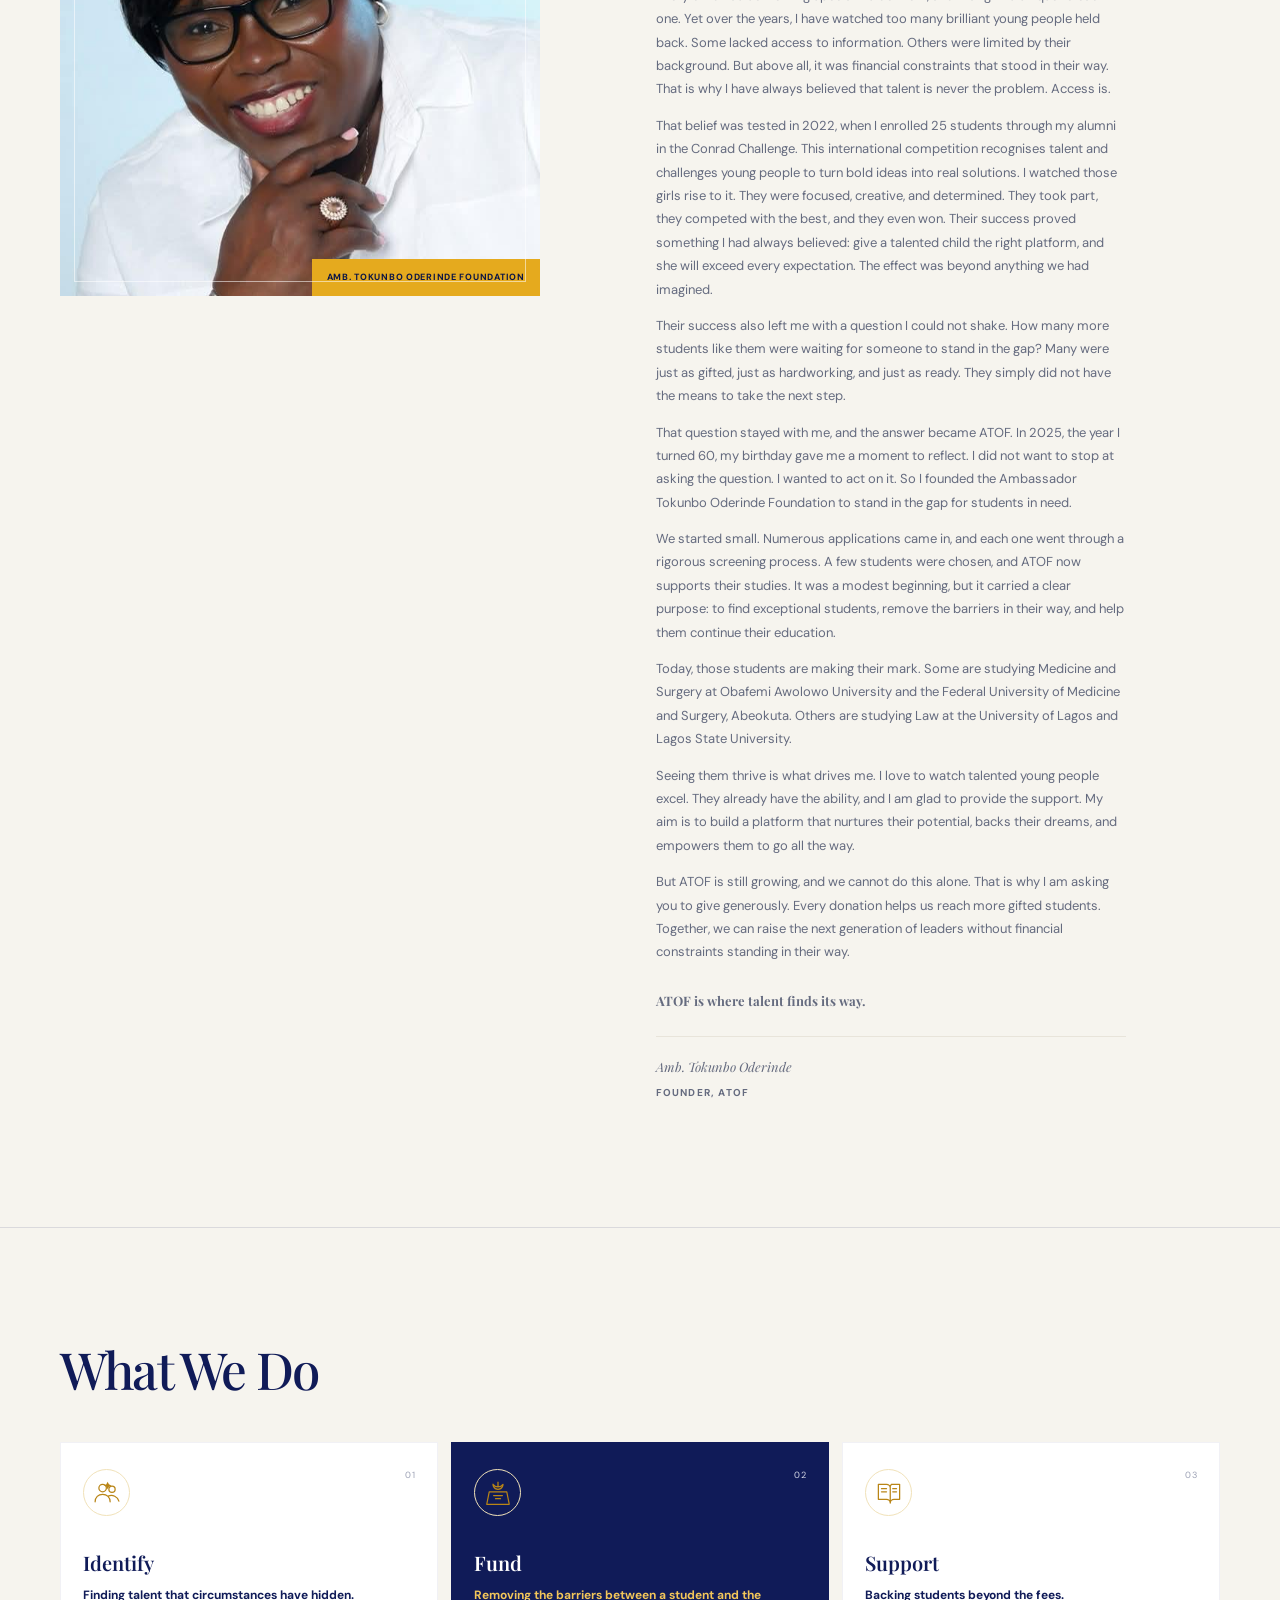
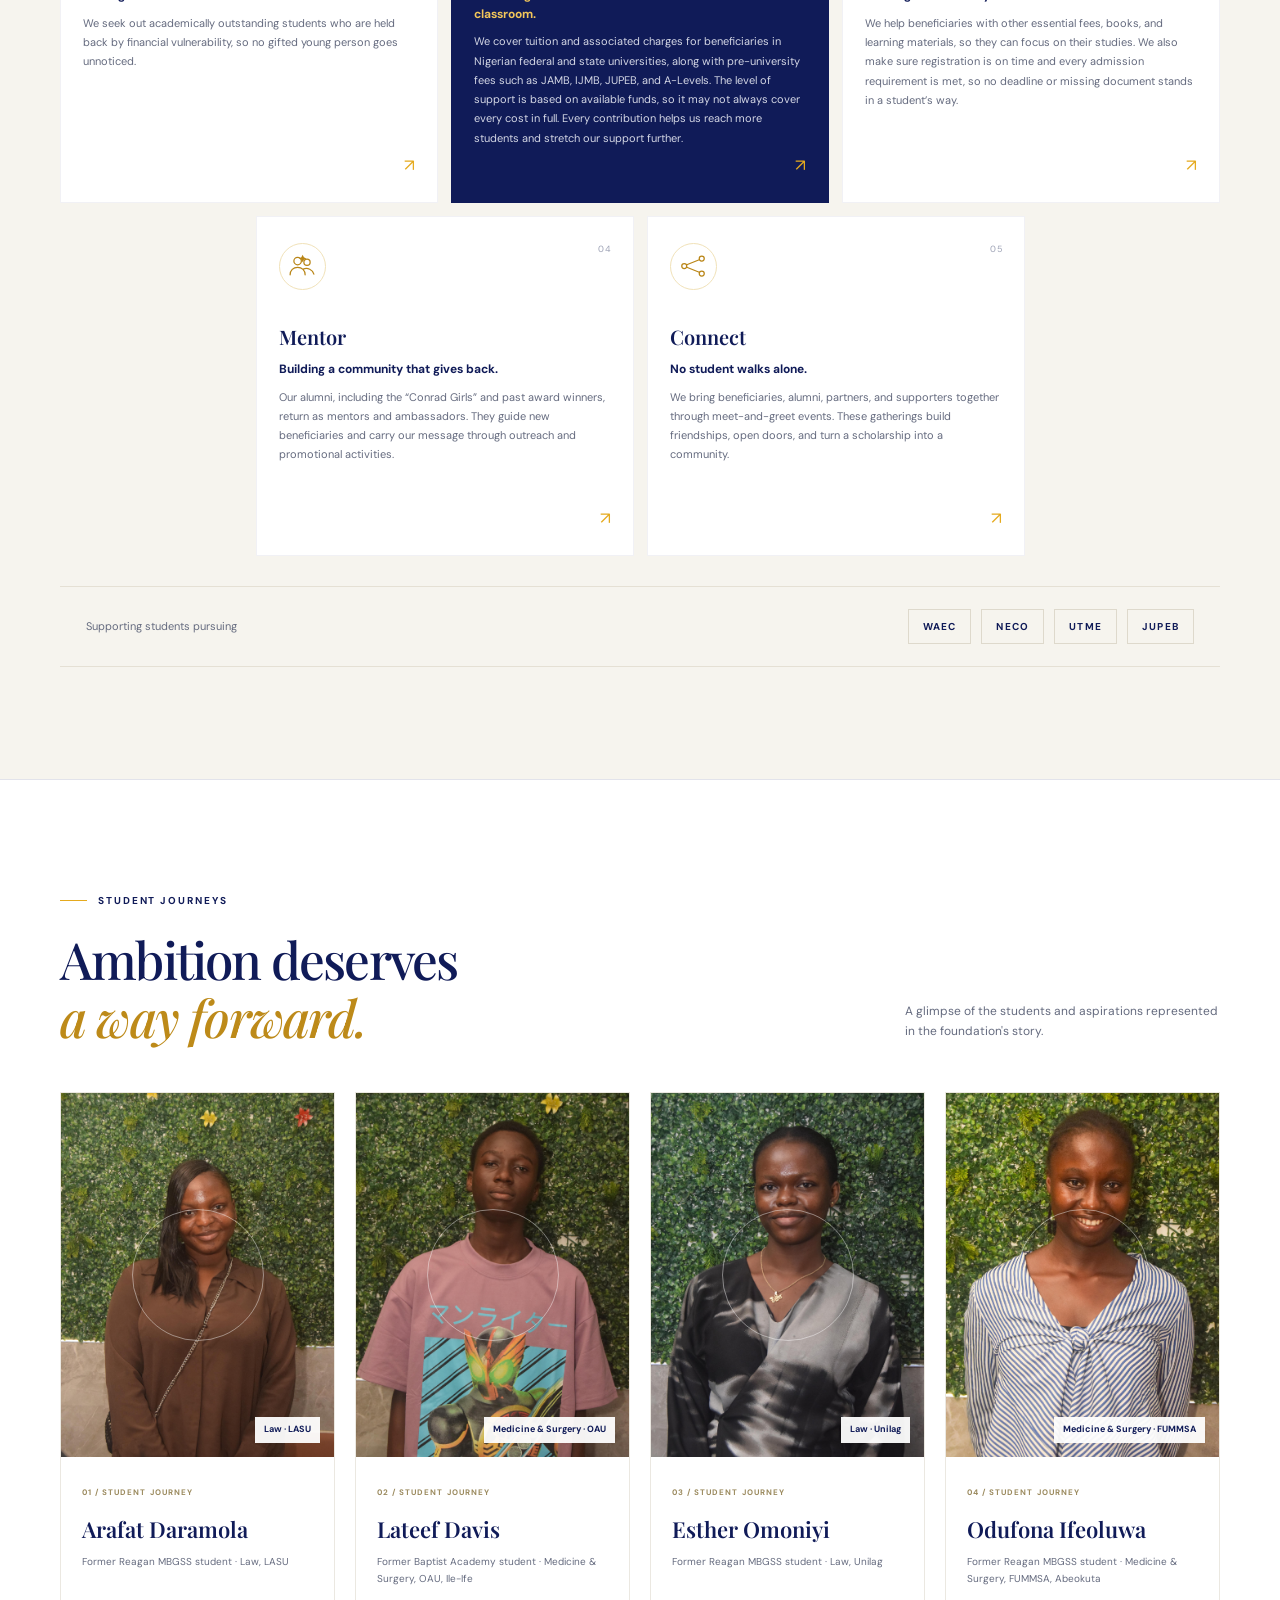
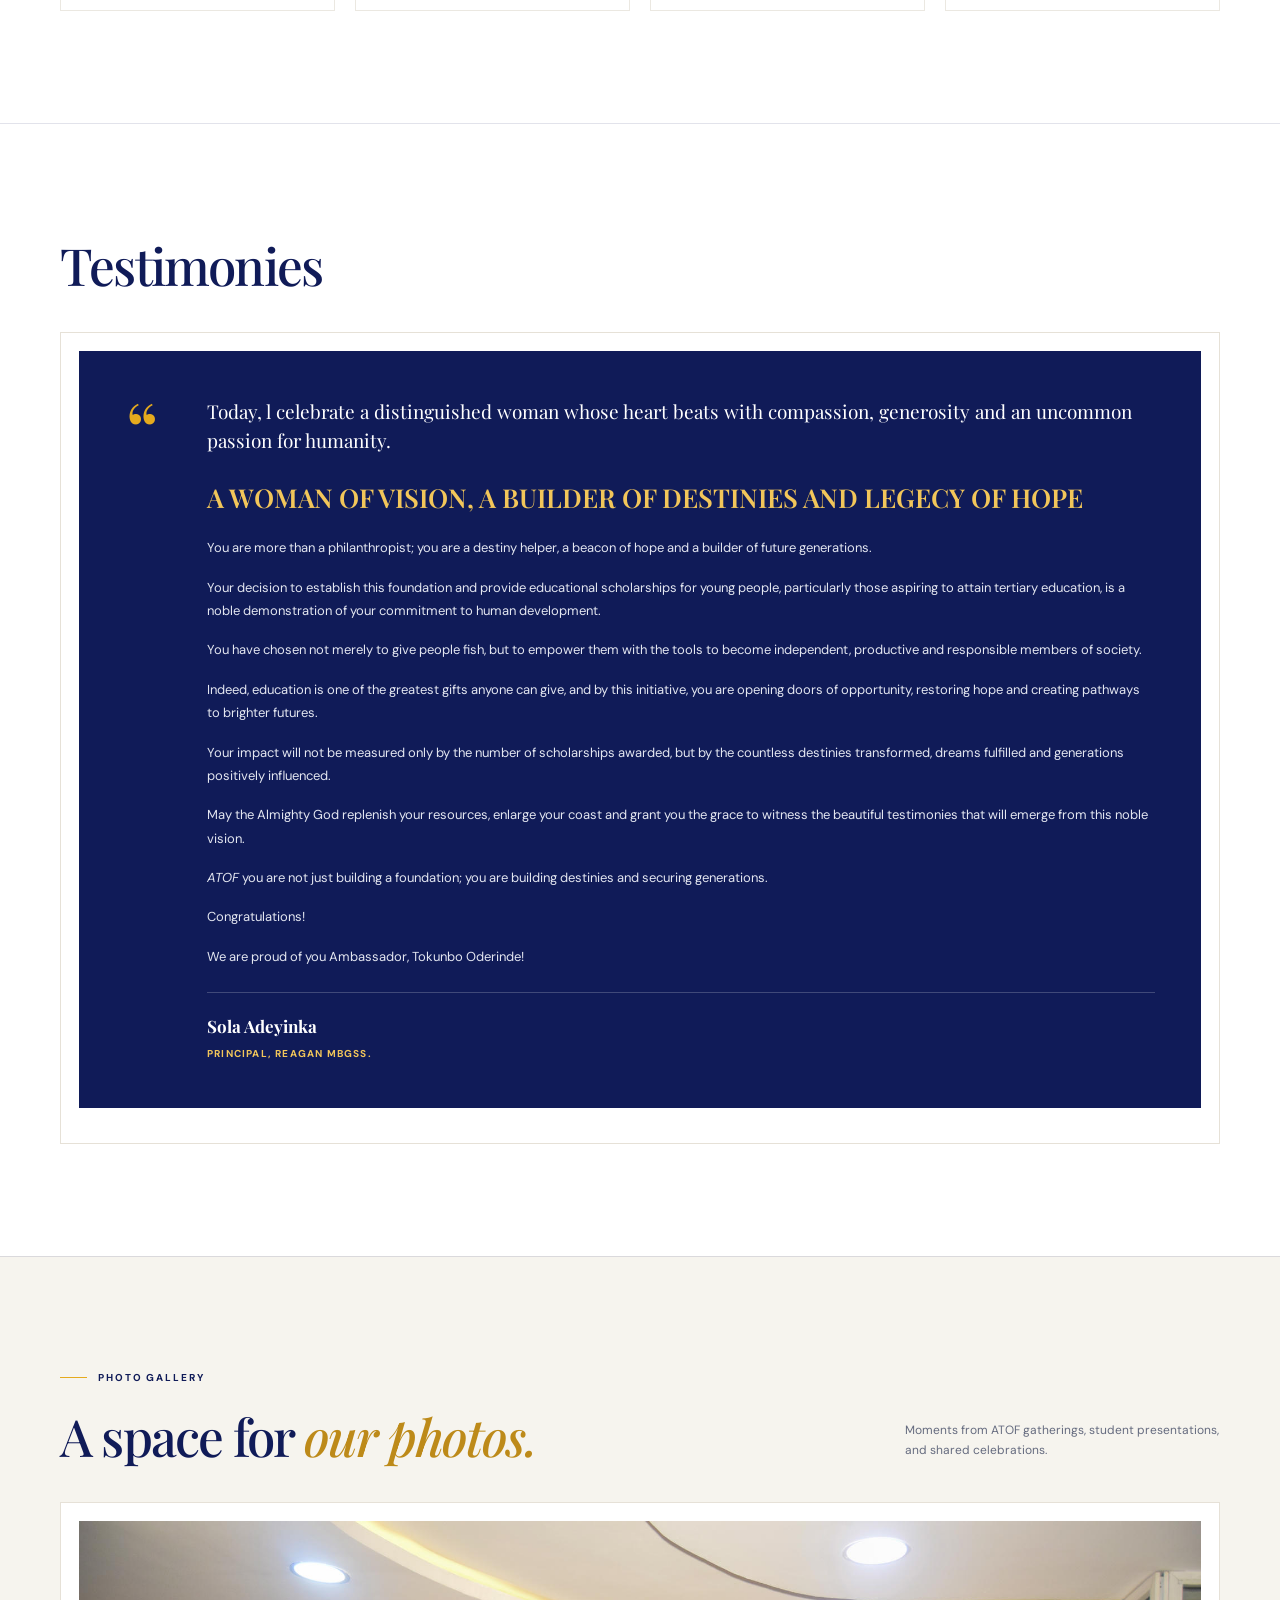
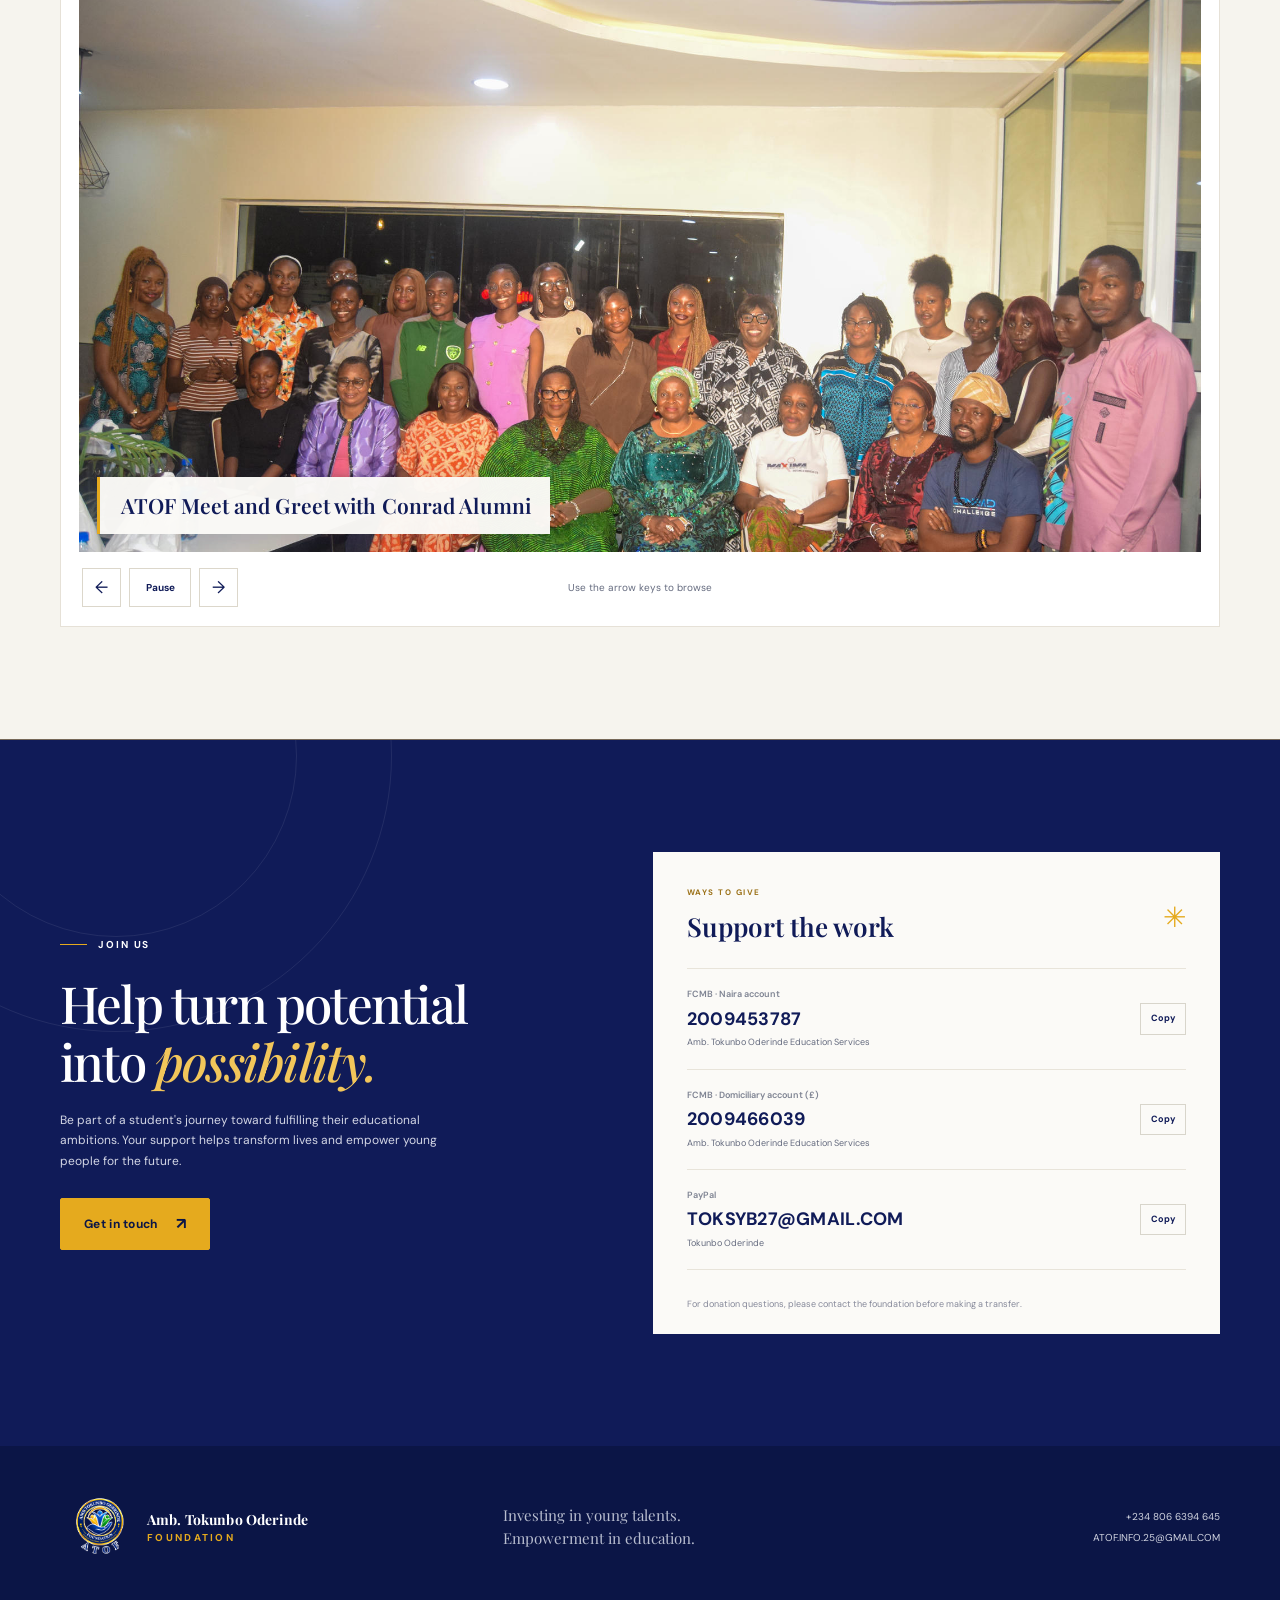
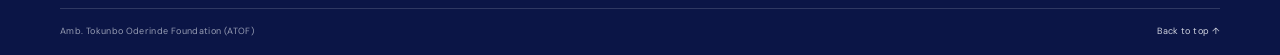
==== commit a6c79d56: "Clarify student journey details Co-authored-by: Copilot App <223556219+Copilot@users.noreply.github." ====
--- a/index.html
+++ b/index.html
@@ -228,8 +228,8 @@
               <div class="student-info"><span class="student-index">01 / STUDENT JOURNEY</span><h3>Arafat Daramola</h3><p>Former Reagan MBGSS student <span aria-hidden="true">·</span> Law, LASU</p></div>
             </article>
             <article class="student-card">
-              <div class="student-art student-art-two"><img class="student-photo" src="assets/lateef-davis.jpg" alt="Lateef Davis in a pink graphic T-shirt, standing in front of a leafy backdrop"><span class="student-art-caption">Medicine · OAU</span></div>
-              <div class="student-info"><span class="student-index">02 / STUDENT JOURNEY</span><h3>Lateef Davis</h3><p>Former Baptist Academy student <span aria-hidden="true">·</span> Medicine, OAU, Ile-Ife</p></div>
+              <div class="student-art student-art-two"><img class="student-photo" src="assets/lateef-davis.jpg" alt="Lateef Davis in a pink graphic T-shirt, standing in front of a leafy backdrop"><span class="student-art-caption">Medicine &amp; Surgery · OAU</span></div>
+              <div class="student-info"><span class="student-index">02 / STUDENT JOURNEY</span><h3>Lateef Davis</h3><p>Former Baptist Academy student <span aria-hidden="true">·</span> Medicine &amp; Surgery, OAU, Ile-Ife</p></div>
             </article>
             <article class="student-card">
               <div class="student-art student-art-three"><img class="student-photo" src="assets/esther-omoniyi.jpg" alt="Esther Omoniyi wearing a black-and-gray outfit and a name necklace in front of a leafy backdrop"><span class="student-art-caption">Law · Unilag</span></div>
@@ -237,10 +237,9 @@
             </article>
             <article class="student-card">
               <div class="student-art student-art-four"><img class="student-photo" src="assets/odufona-ifeoluwa.jpg" alt="Odufona Ifeoluwa smiling in a blue-and-white striped blouse in front of a leafy backdrop"><span class="student-art-caption">Medicine &amp; Surgery · FUMMSA</span></div>
-              <div class="student-info"><span class="student-index">04 / STUDENT JOURNEY</span><h3>Odufona Ifeoluwa</h3><p>Ex-Reagan MBGSS student <span aria-hidden="true">·</span> Medicine &amp; Surgery, FUMMSA, Abeokuta</p></div>
-            </article>
-          </div>
-          <p class="student-note">Names and study pathways shown as provided in the foundation's introductory material.</p>
+              <div class="student-info"><span class="student-index">04 / STUDENT JOURNEY</span><h3>Odufona Ifeoluwa</h3><p>Former Reagan MBGSS student <span aria-hidden="true">·</span> Medicine &amp; Surgery, FUMMSA, Abeokuta</p></div>
+            </article>
+          </div>
         </div>
       </section>
 
--- a/styles.css
+++ b/styles.css
@@ -23,6 +23,8 @@
 ::selection { color: var(--navy-deep); background: #f4d781; }
 .container { width: min(1160px, calc(100% - 64px)); margin-inline: auto; }
 .section { padding-block: 112px; }
+.section + .section { border-top: 1px solid rgba(16,27,88,.12); }
+.section + .join-section { border-top-color: rgba(242,198,90,.45); }
 .sr-only, .skip-link:not(:focus) { position: absolute; width: 1px; height: 1px; padding: 0; margin: -1px; overflow: hidden; clip: rect(0,0,0,0); white-space: nowrap; border: 0; }
 .skip-link:focus { position: fixed; z-index: 20; top: 12px; left: 12px; padding: 10px 14px; background: var(--white); color: var(--navy); }
 
@@ -195,7 +197,7 @@
 .carousel-track { display: flex; margin: 0; padding: 0; list-style: none; transition: transform .55s cubic-bezier(.2,.7,.25,1); }
 .carousel-slide { min-width: 100%; }
 .carousel-slide figure { position: relative; display: grid; aspect-ratio: 16 / 9; margin: 0; overflow: hidden; background: #e8e4da; }
-.gallery-photo { display: block; width: 100%; height: 100%; object-fit: cover; object-position: center 55%; transition: transform .7s ease; }
+.gallery-photo { display: block; width: 100%; height: 100%; object-fit: cover; object-position: center 62%; transition: transform .7s ease; }
 .carousel-slide figcaption { position: absolute; right: 18px; bottom: 18px; left: 18px; display: grid; gap: 3px; width: fit-content; min-width: min(250px, calc(100% - 36px)); padding: 14px 19px 14px 21px; border-left: 3px solid var(--gold); background: rgba(251,250,247,.97); box-shadow: 0 8px 26px rgba(16,27,88,.13); color: var(--navy); }
 .gallery-index { display: block; max-width: 100%; color: var(--navy); font-family: var(--serif); font-size: clamp(17px, 1.8vw, 21px); font-weight: 600; letter-spacing: .005em; line-height: 1.35; }
 .carousel-slide figcaption strong { font-family: var(--serif); font-size: 20px; font-weight: 600; line-height: 1.35; }
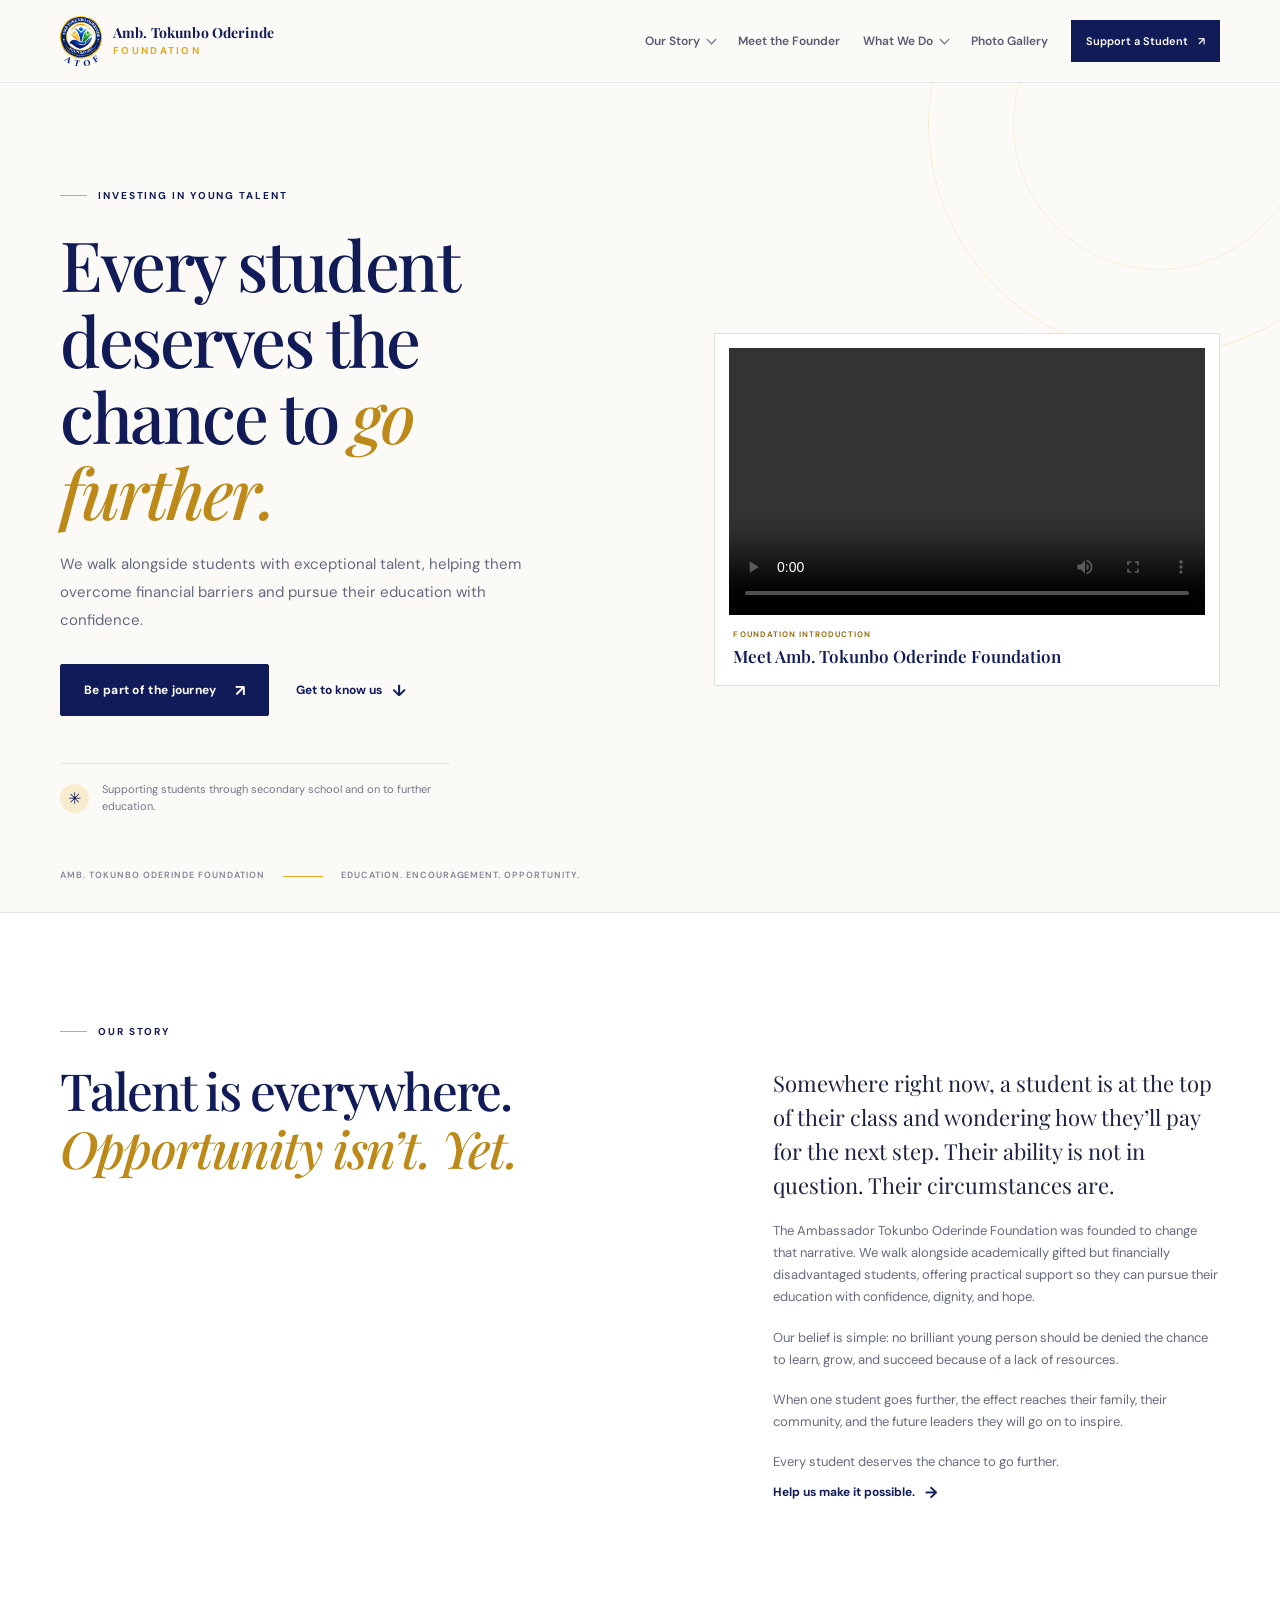
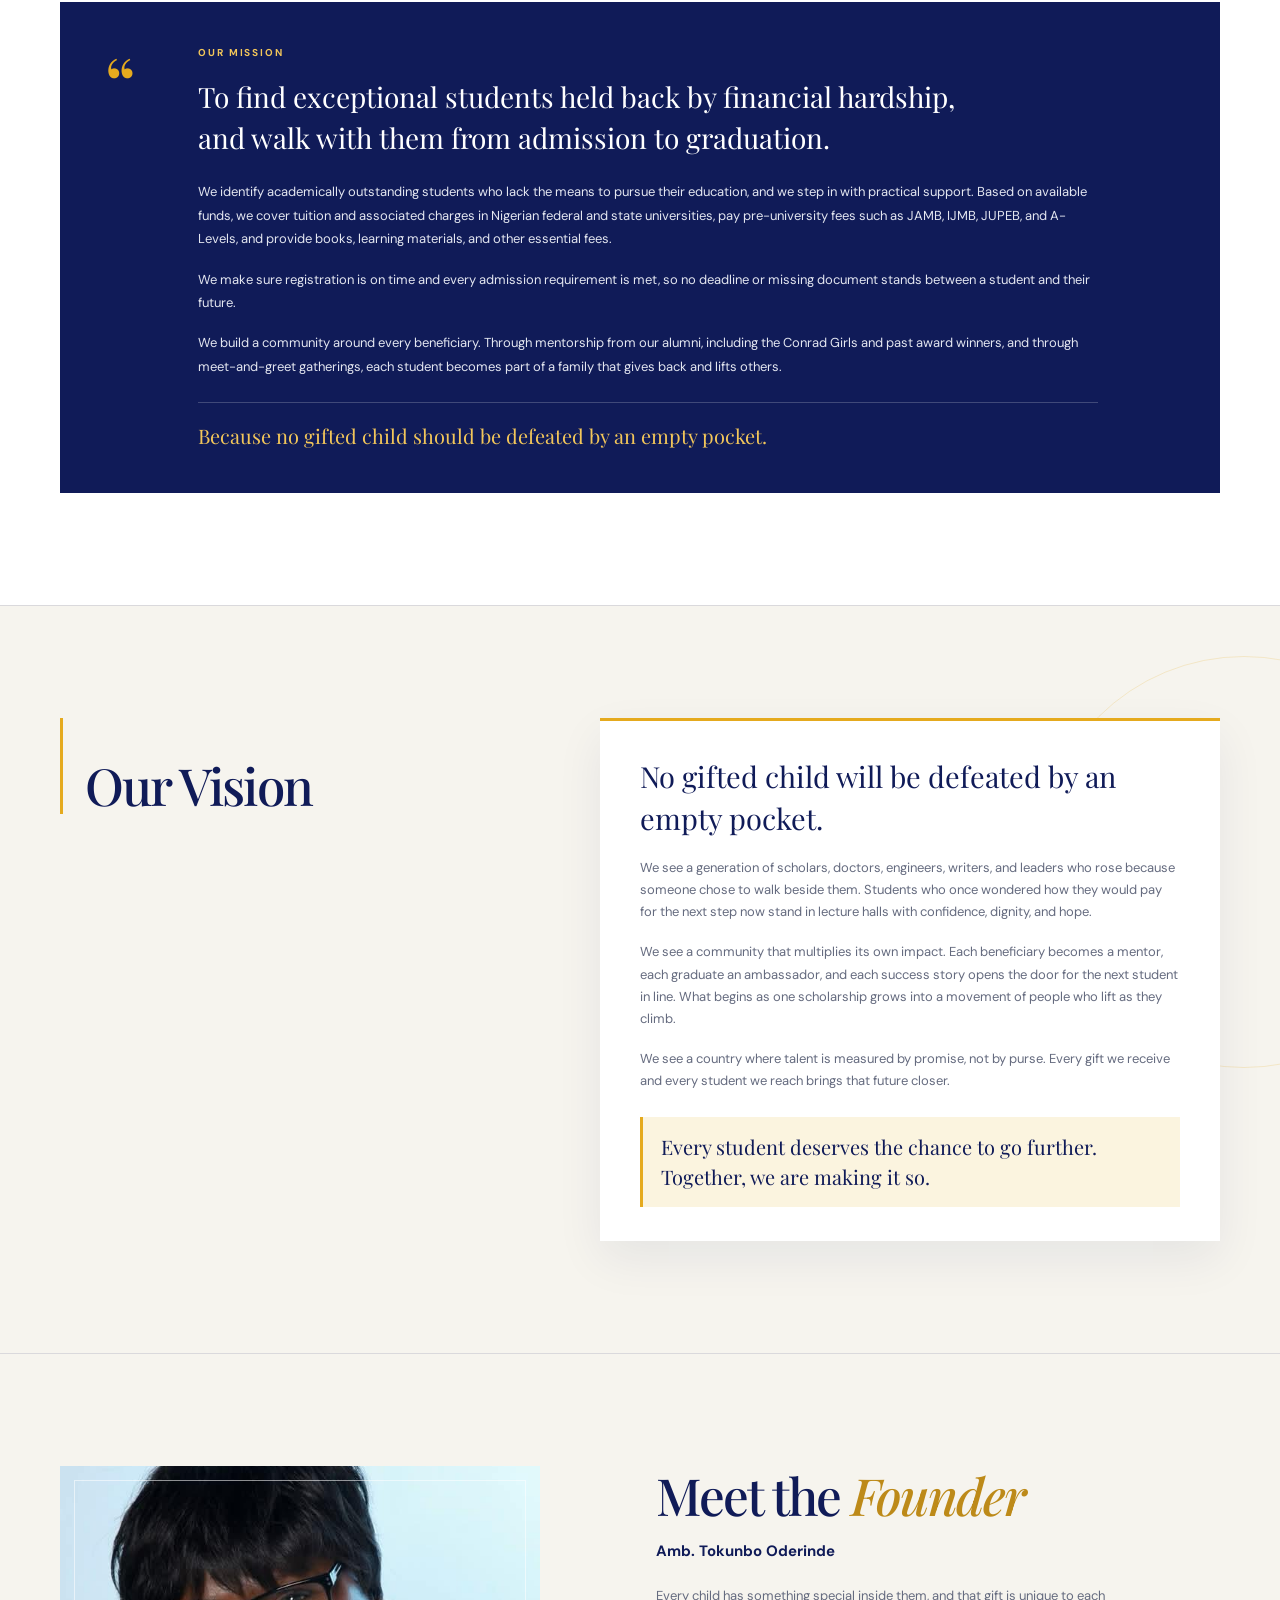
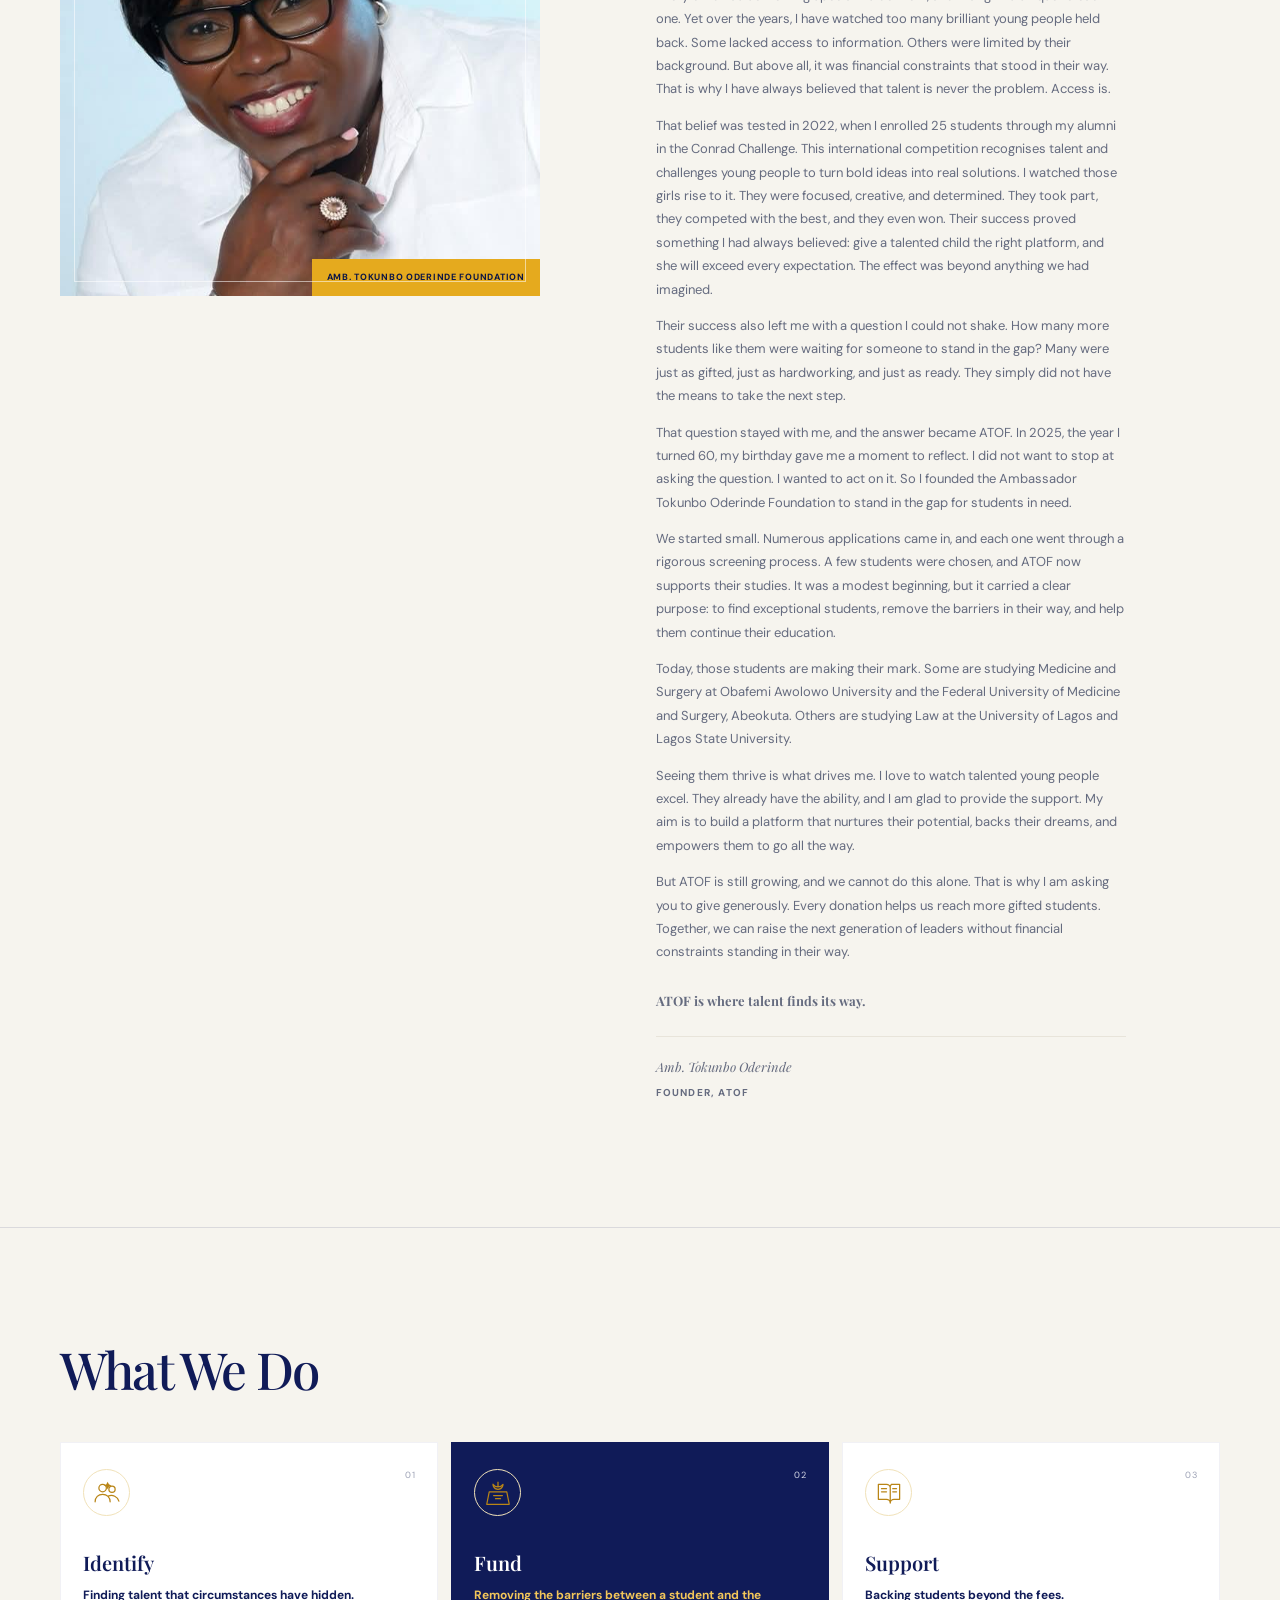
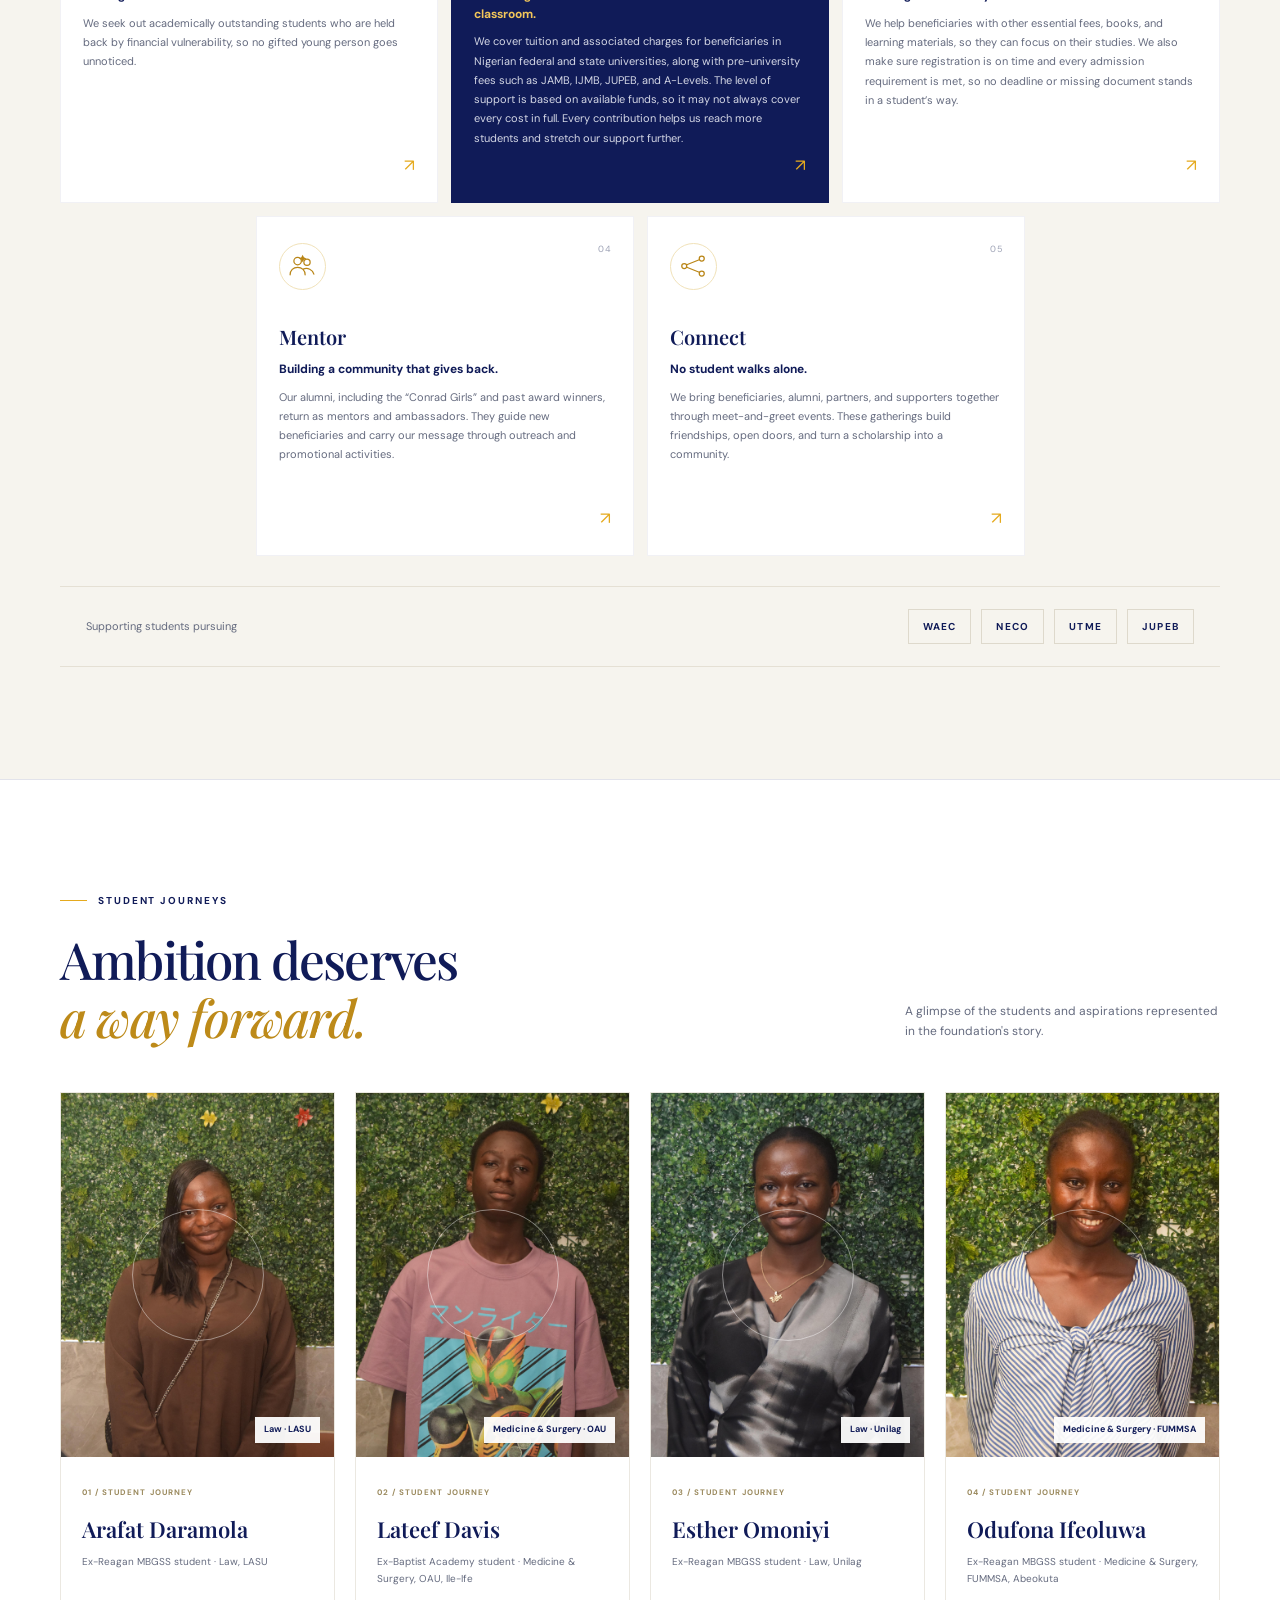
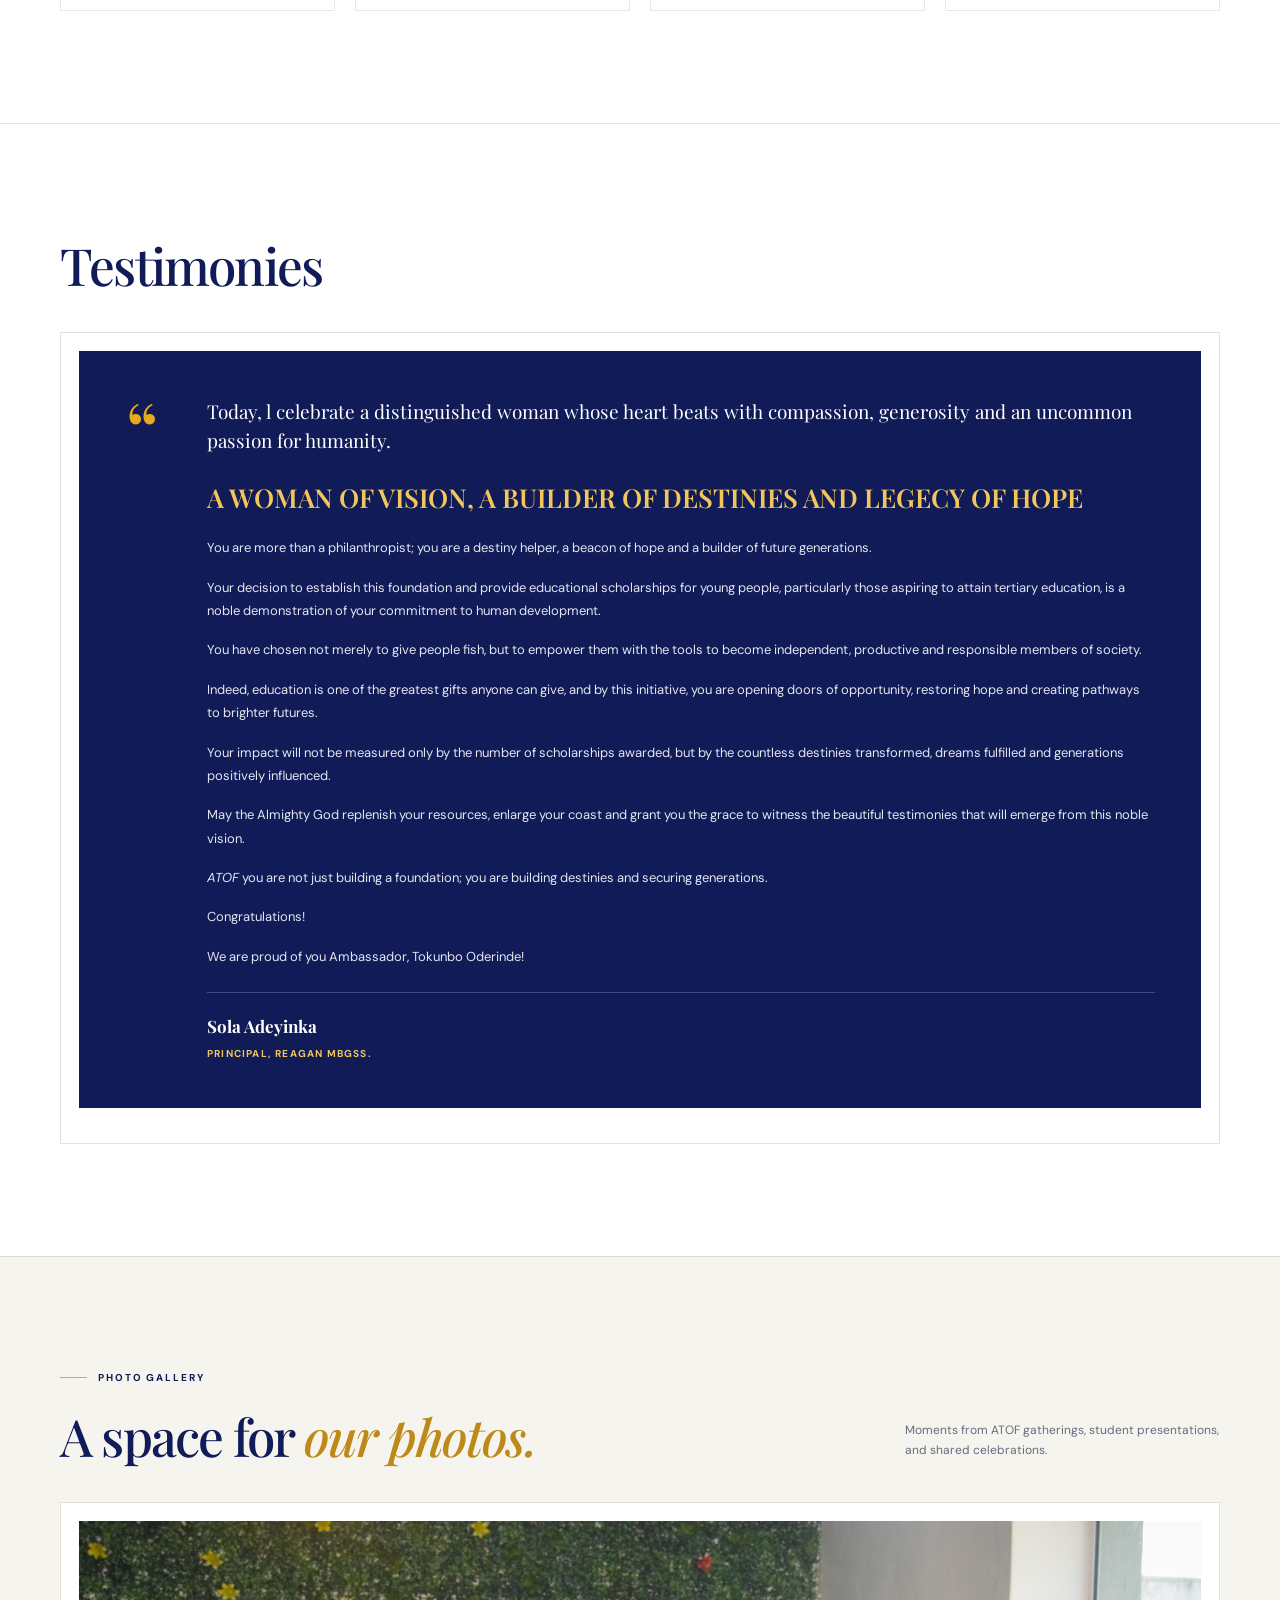
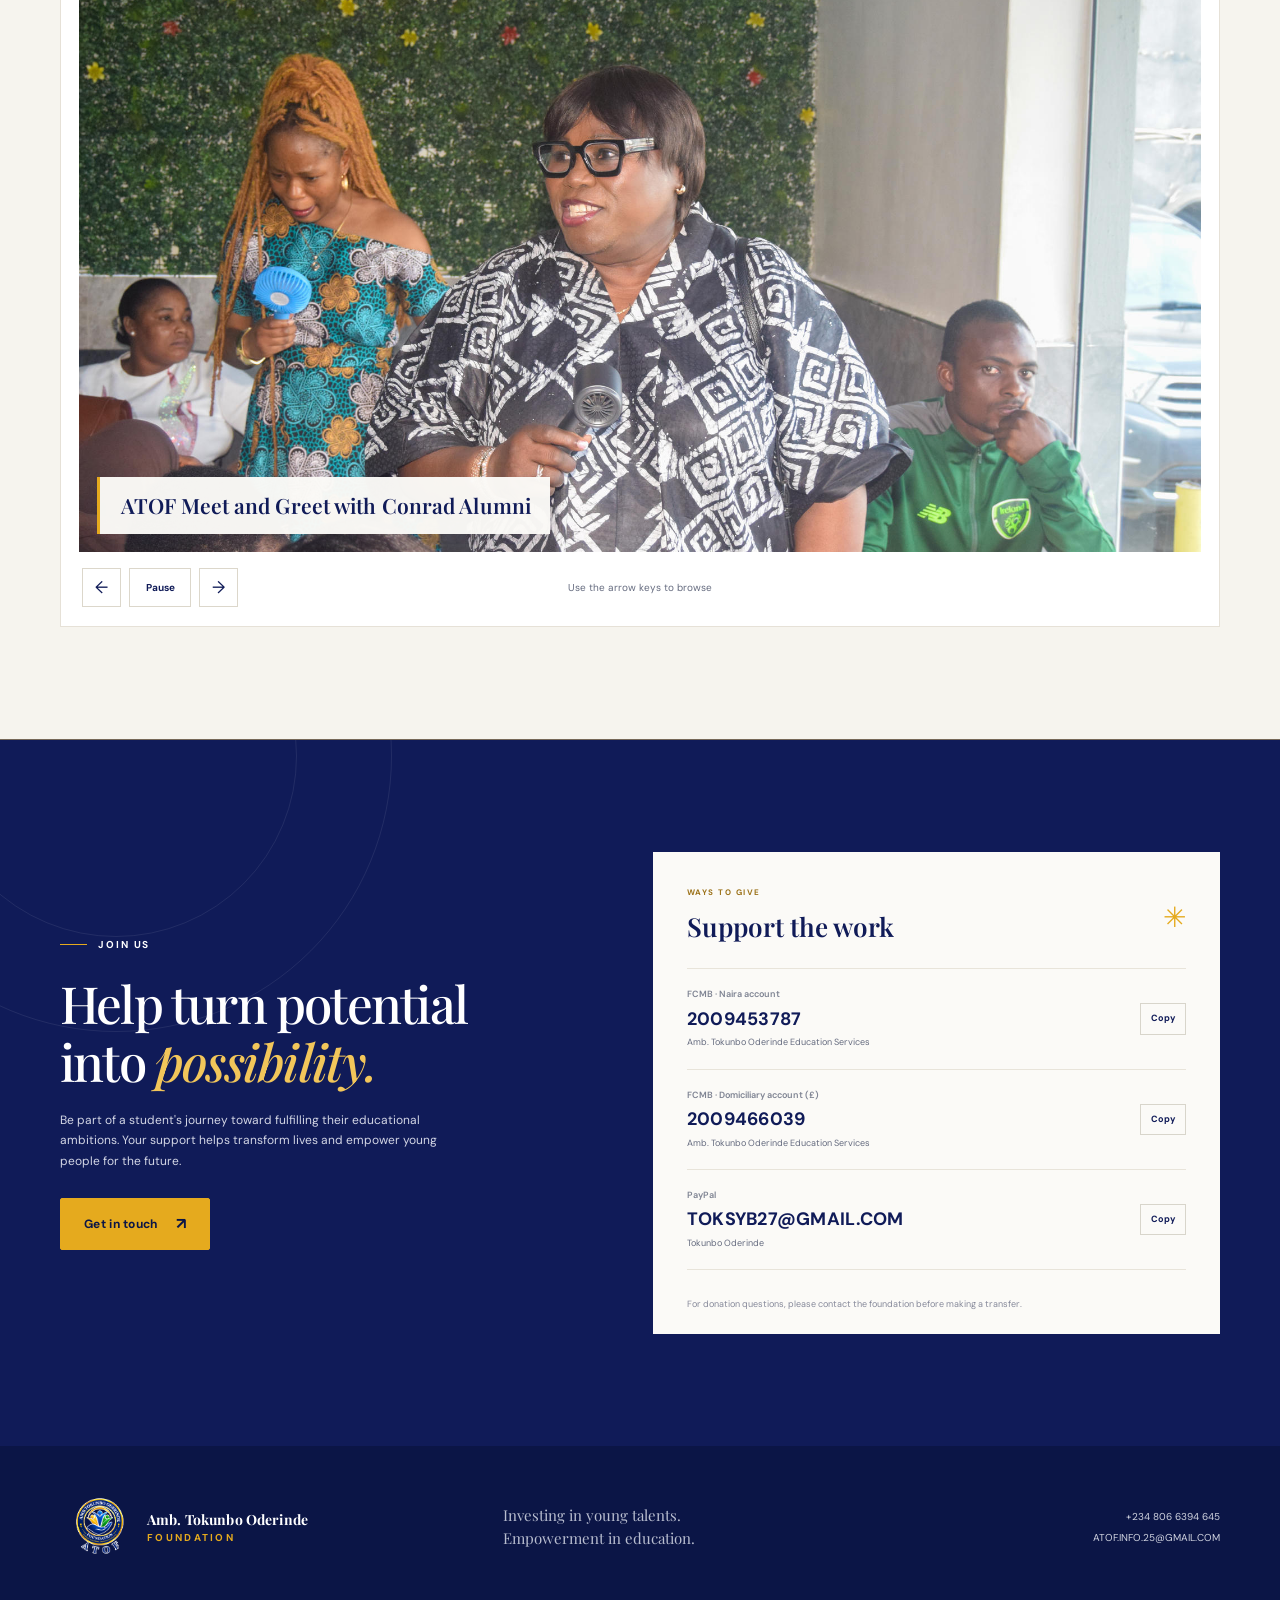
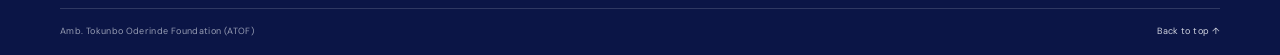
==== commit ecaee508: "Use Ex wording in student journey Co-authored-by: Copilot App <223556219+Copilot@users.noreply.githu" ====
--- a/index.html
+++ b/index.html
@@ -225,19 +225,19 @@
           <div class="student-grid">
             <article class="student-card">
               <div class="student-art student-art-one"><img class="student-photo" src="assets/arafat-daramola.jpg" alt="Arafat Daramola in a brown shirt, standing in front of a leafy backdrop"><span class="student-art-caption">Law · LASU</span></div>
-              <div class="student-info"><span class="student-index">01 / STUDENT JOURNEY</span><h3>Arafat Daramola</h3><p>Former Reagan MBGSS student <span aria-hidden="true">·</span> Law, LASU</p></div>
+              <div class="student-info"><span class="student-index">01 / STUDENT JOURNEY</span><h3>Arafat Daramola</h3><p>Ex-Reagan MBGSS student <span aria-hidden="true">·</span> Law, LASU</p></div>
             </article>
             <article class="student-card">
               <div class="student-art student-art-two"><img class="student-photo" src="assets/lateef-davis.jpg" alt="Lateef Davis in a pink graphic T-shirt, standing in front of a leafy backdrop"><span class="student-art-caption">Medicine &amp; Surgery · OAU</span></div>
-              <div class="student-info"><span class="student-index">02 / STUDENT JOURNEY</span><h3>Lateef Davis</h3><p>Former Baptist Academy student <span aria-hidden="true">·</span> Medicine &amp; Surgery, OAU, Ile-Ife</p></div>
+              <div class="student-info"><span class="student-index">02 / STUDENT JOURNEY</span><h3>Lateef Davis</h3><p>Ex-Baptist Academy student <span aria-hidden="true">·</span> Medicine &amp; Surgery, OAU, Ile-Ife</p></div>
             </article>
             <article class="student-card">
               <div class="student-art student-art-three"><img class="student-photo" src="assets/esther-omoniyi.jpg" alt="Esther Omoniyi wearing a black-and-gray outfit and a name necklace in front of a leafy backdrop"><span class="student-art-caption">Law · Unilag</span></div>
-              <div class="student-info"><span class="student-index">03 / STUDENT JOURNEY</span><h3>Esther Omoniyi</h3><p>Former Reagan MBGSS student <span aria-hidden="true">·</span> Law, Unilag</p></div>
+              <div class="student-info"><span class="student-index">03 / STUDENT JOURNEY</span><h3>Esther Omoniyi</h3><p>Ex-Reagan MBGSS student <span aria-hidden="true">·</span> Law, Unilag</p></div>
             </article>
             <article class="student-card">
               <div class="student-art student-art-four"><img class="student-photo" src="assets/odufona-ifeoluwa.jpg" alt="Odufona Ifeoluwa smiling in a blue-and-white striped blouse in front of a leafy backdrop"><span class="student-art-caption">Medicine &amp; Surgery · FUMMSA</span></div>
-              <div class="student-info"><span class="student-index">04 / STUDENT JOURNEY</span><h3>Odufona Ifeoluwa</h3><p>Former Reagan MBGSS student <span aria-hidden="true">·</span> Medicine &amp; Surgery, FUMMSA, Abeokuta</p></div>
+              <div class="student-info"><span class="student-index">04 / STUDENT JOURNEY</span><h3>Odufona Ifeoluwa</h3><p>Ex-Reagan MBGSS student <span aria-hidden="true">·</span> Medicine &amp; Surgery, FUMMSA, Abeokuta</p></div>
             </article>
           </div>
         </div>
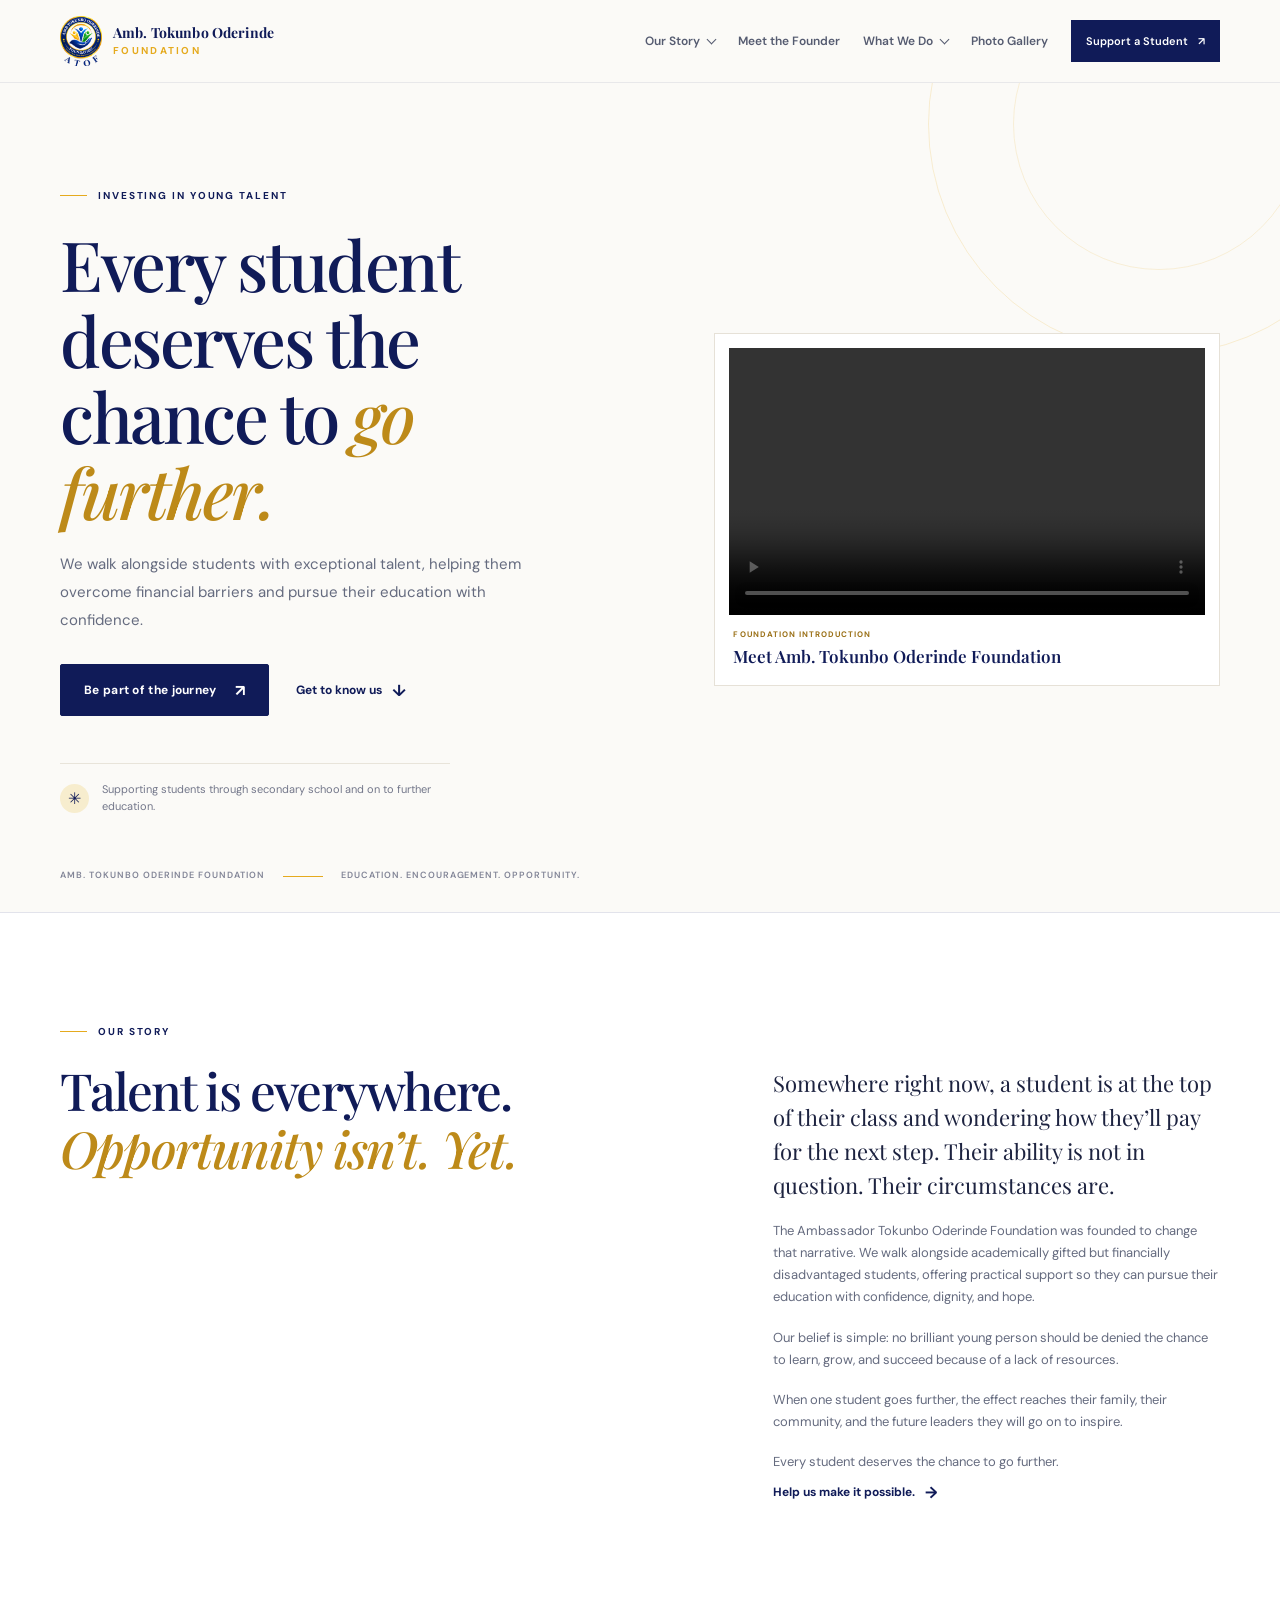
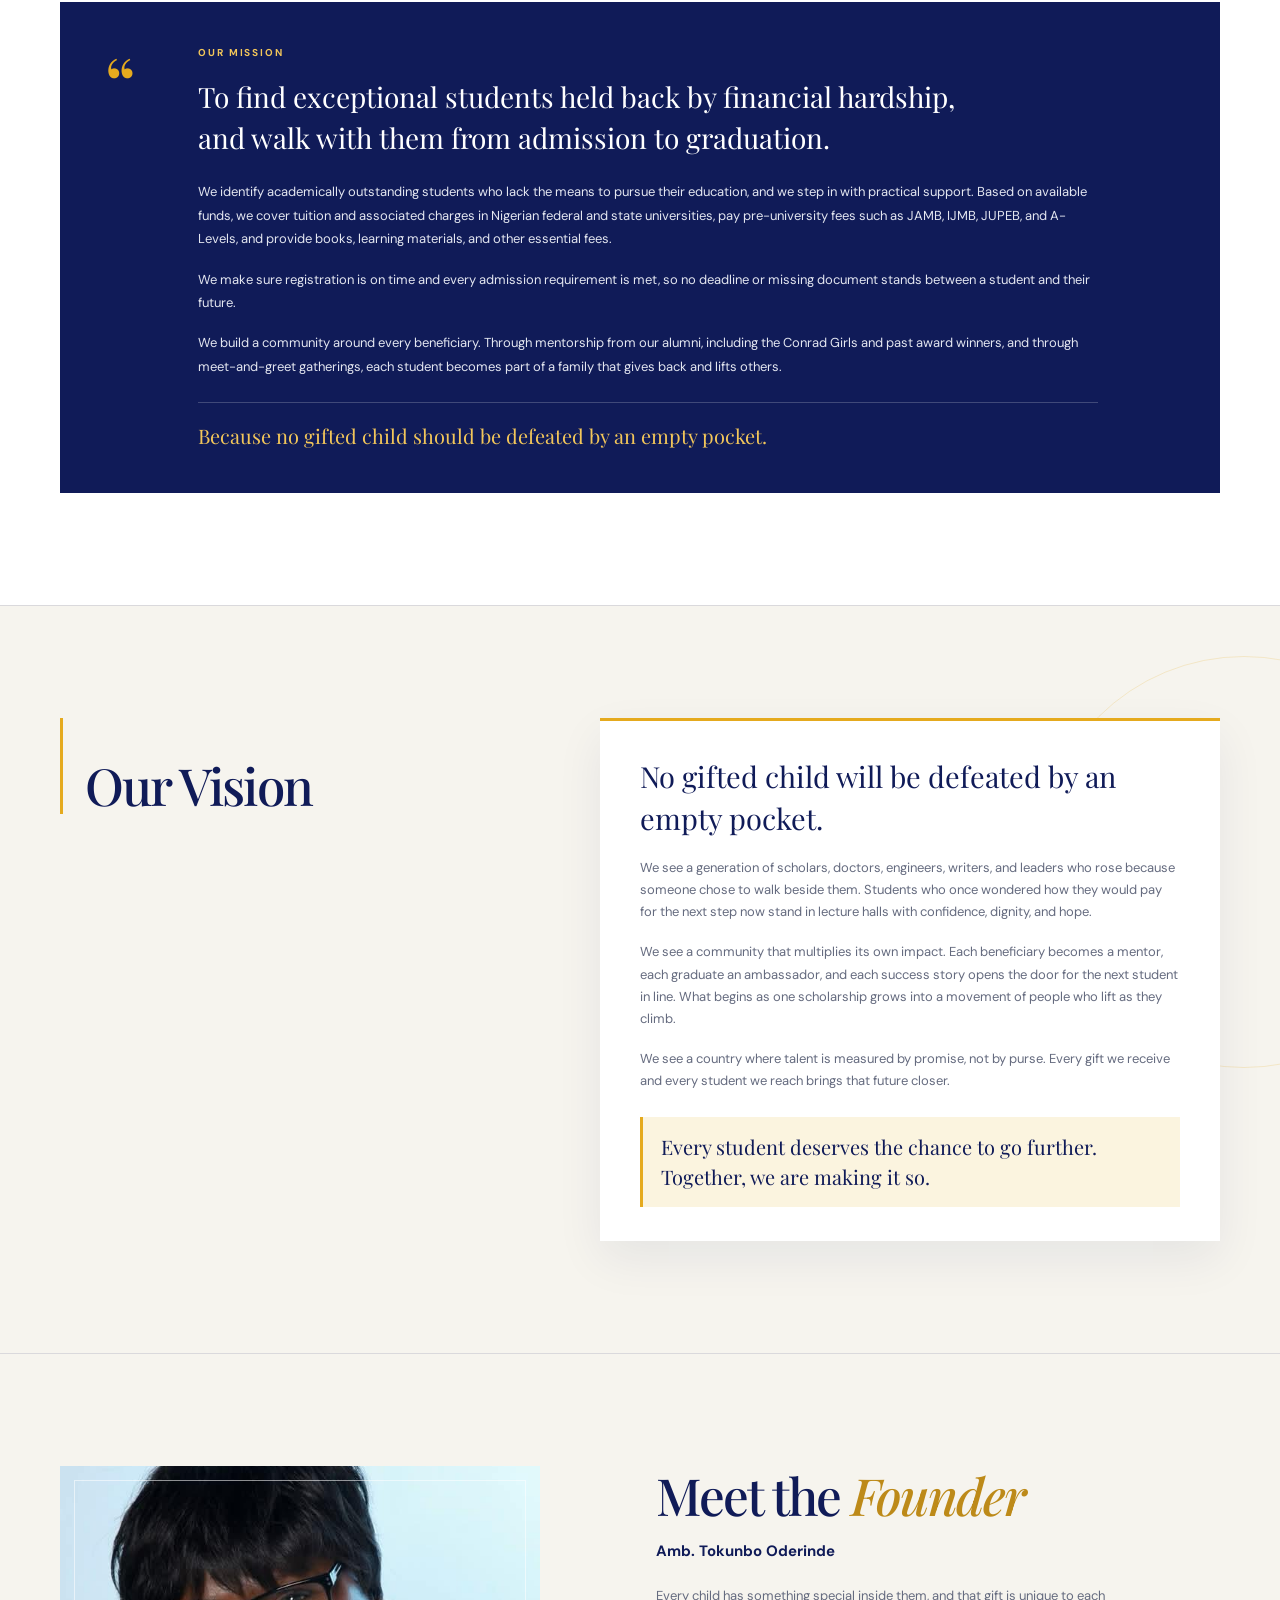
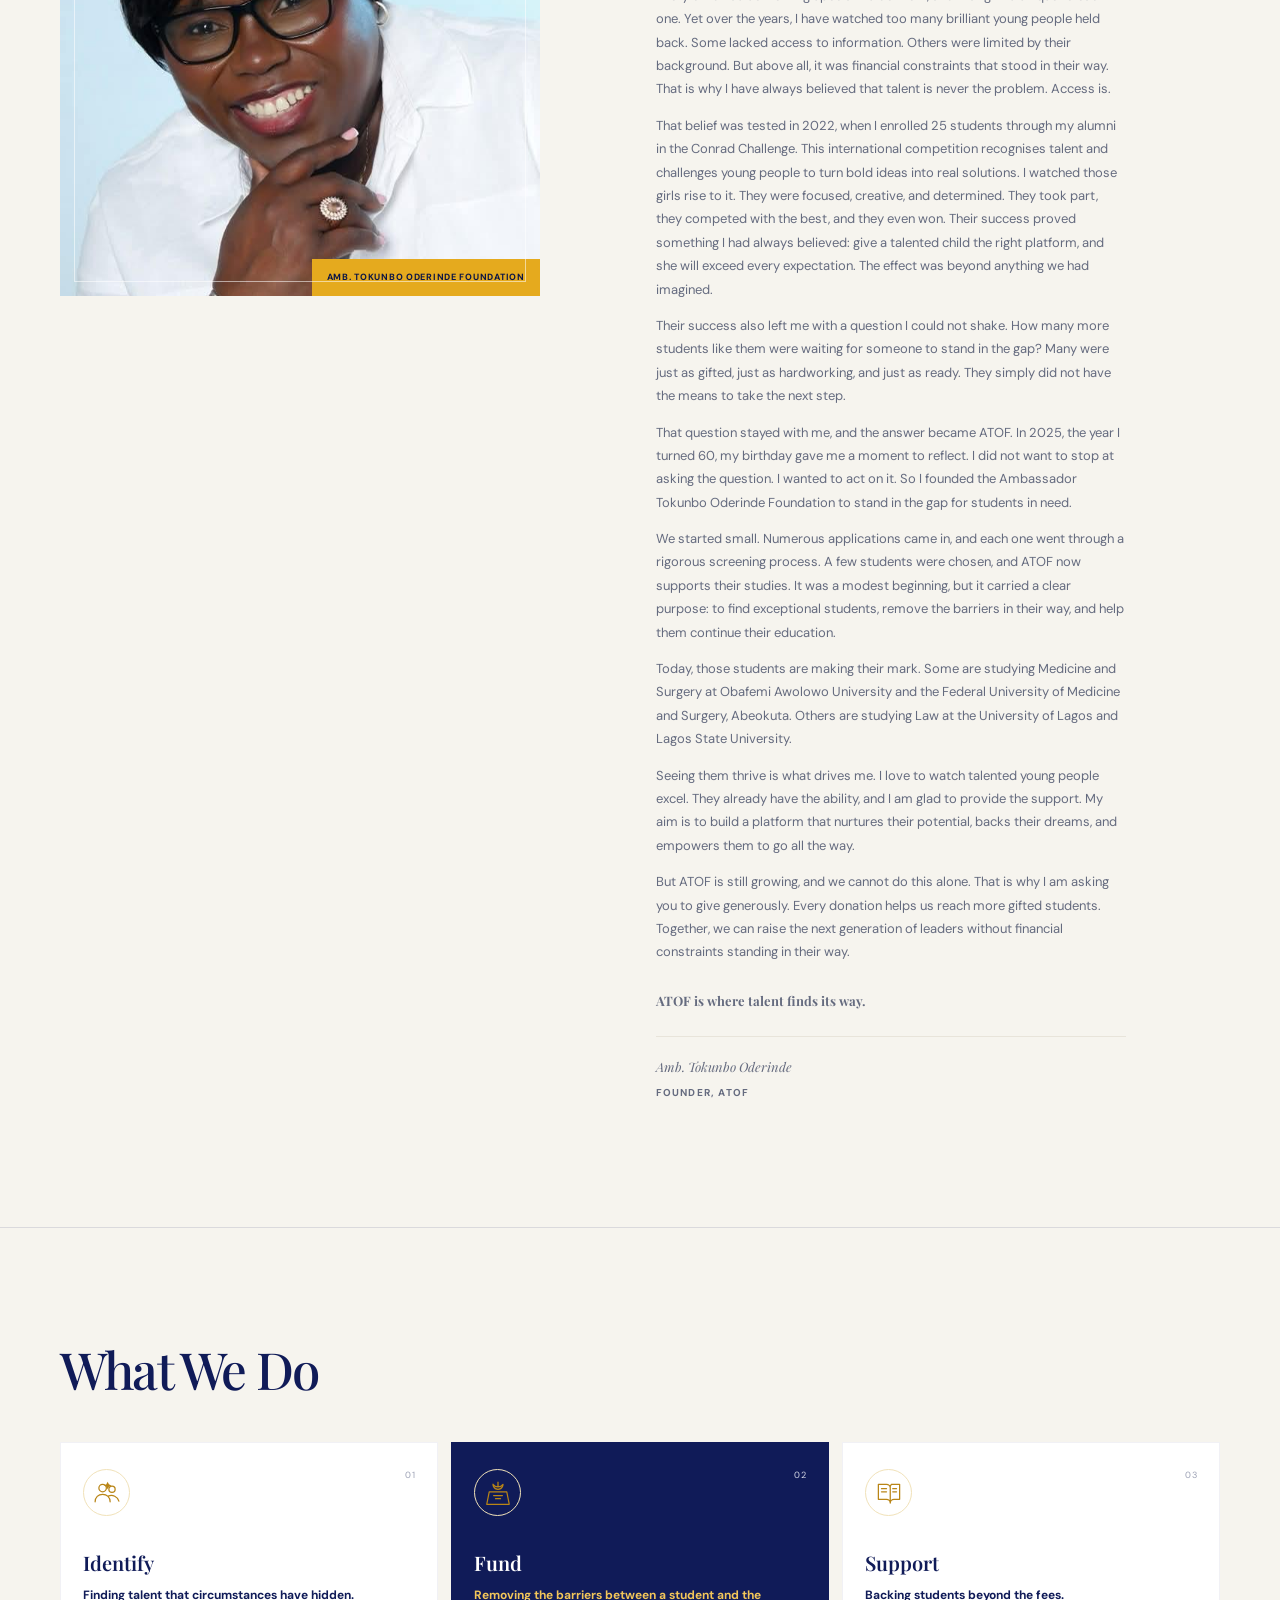
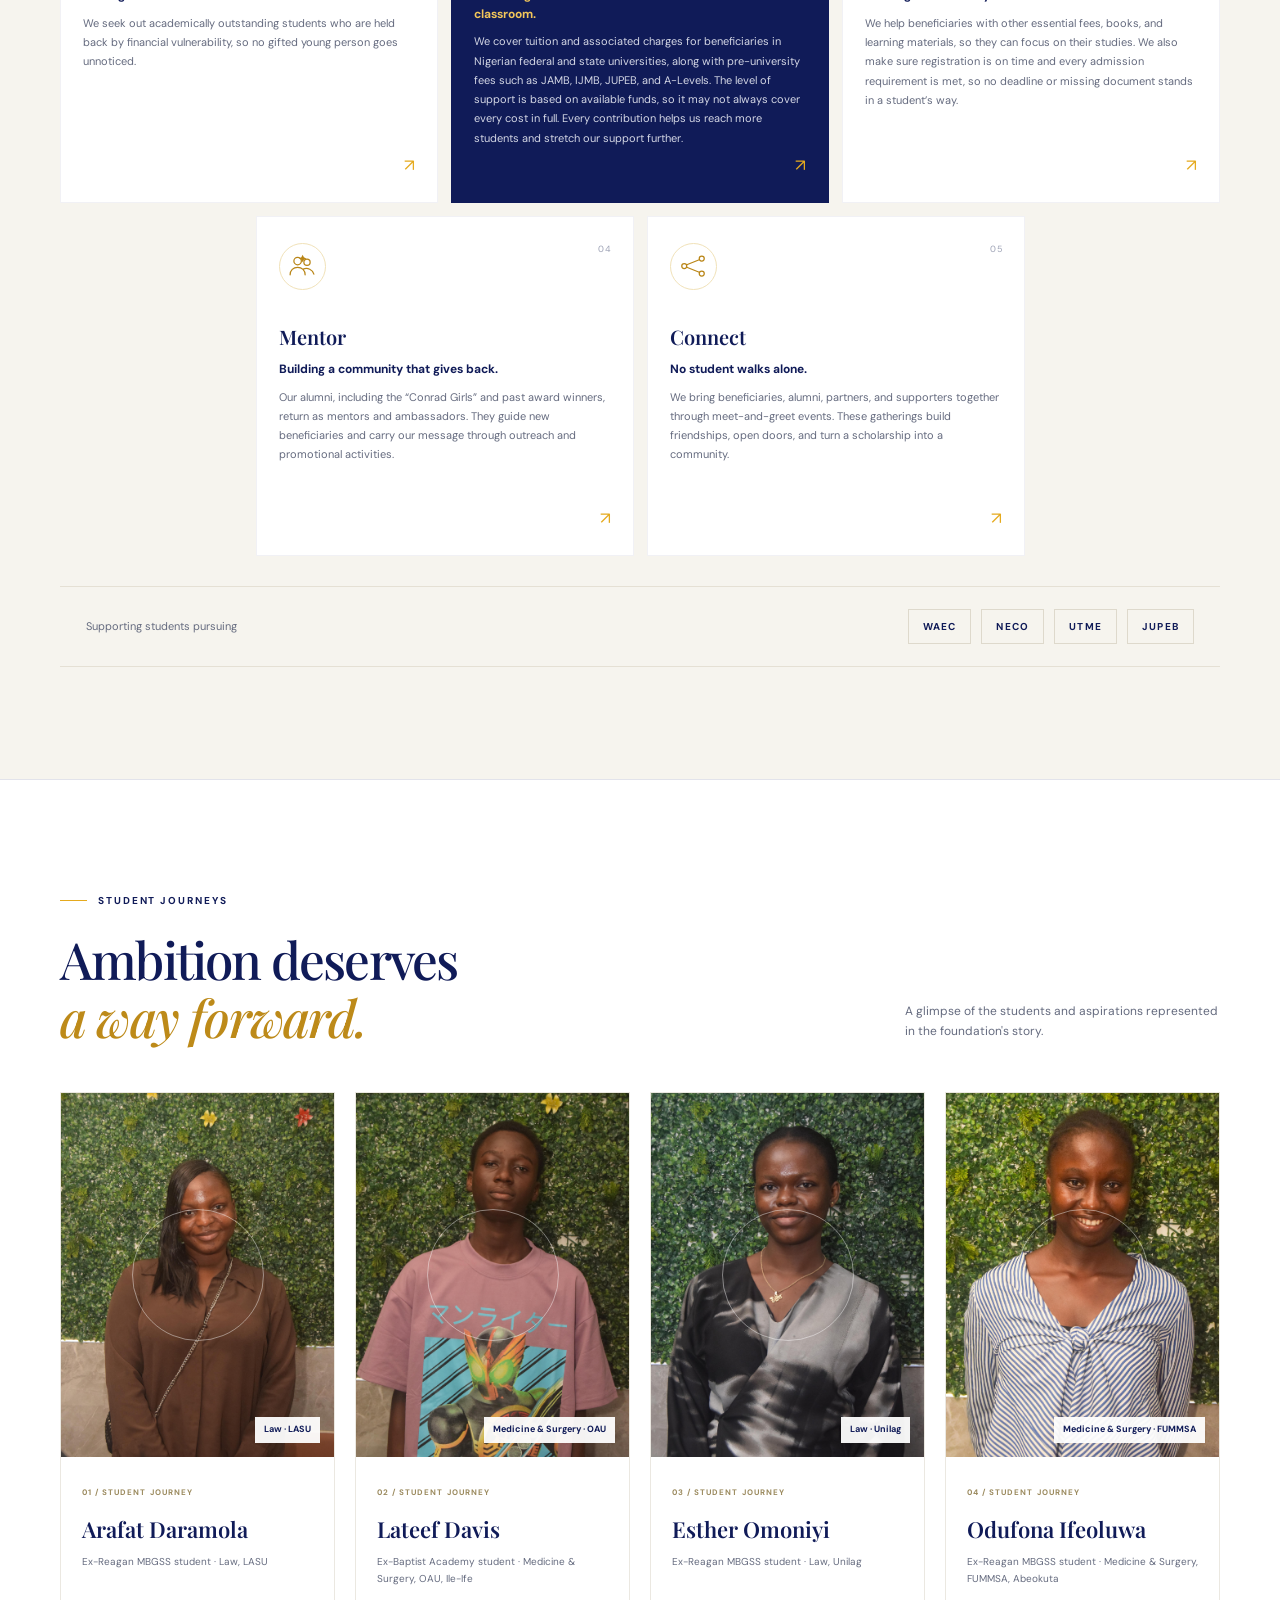
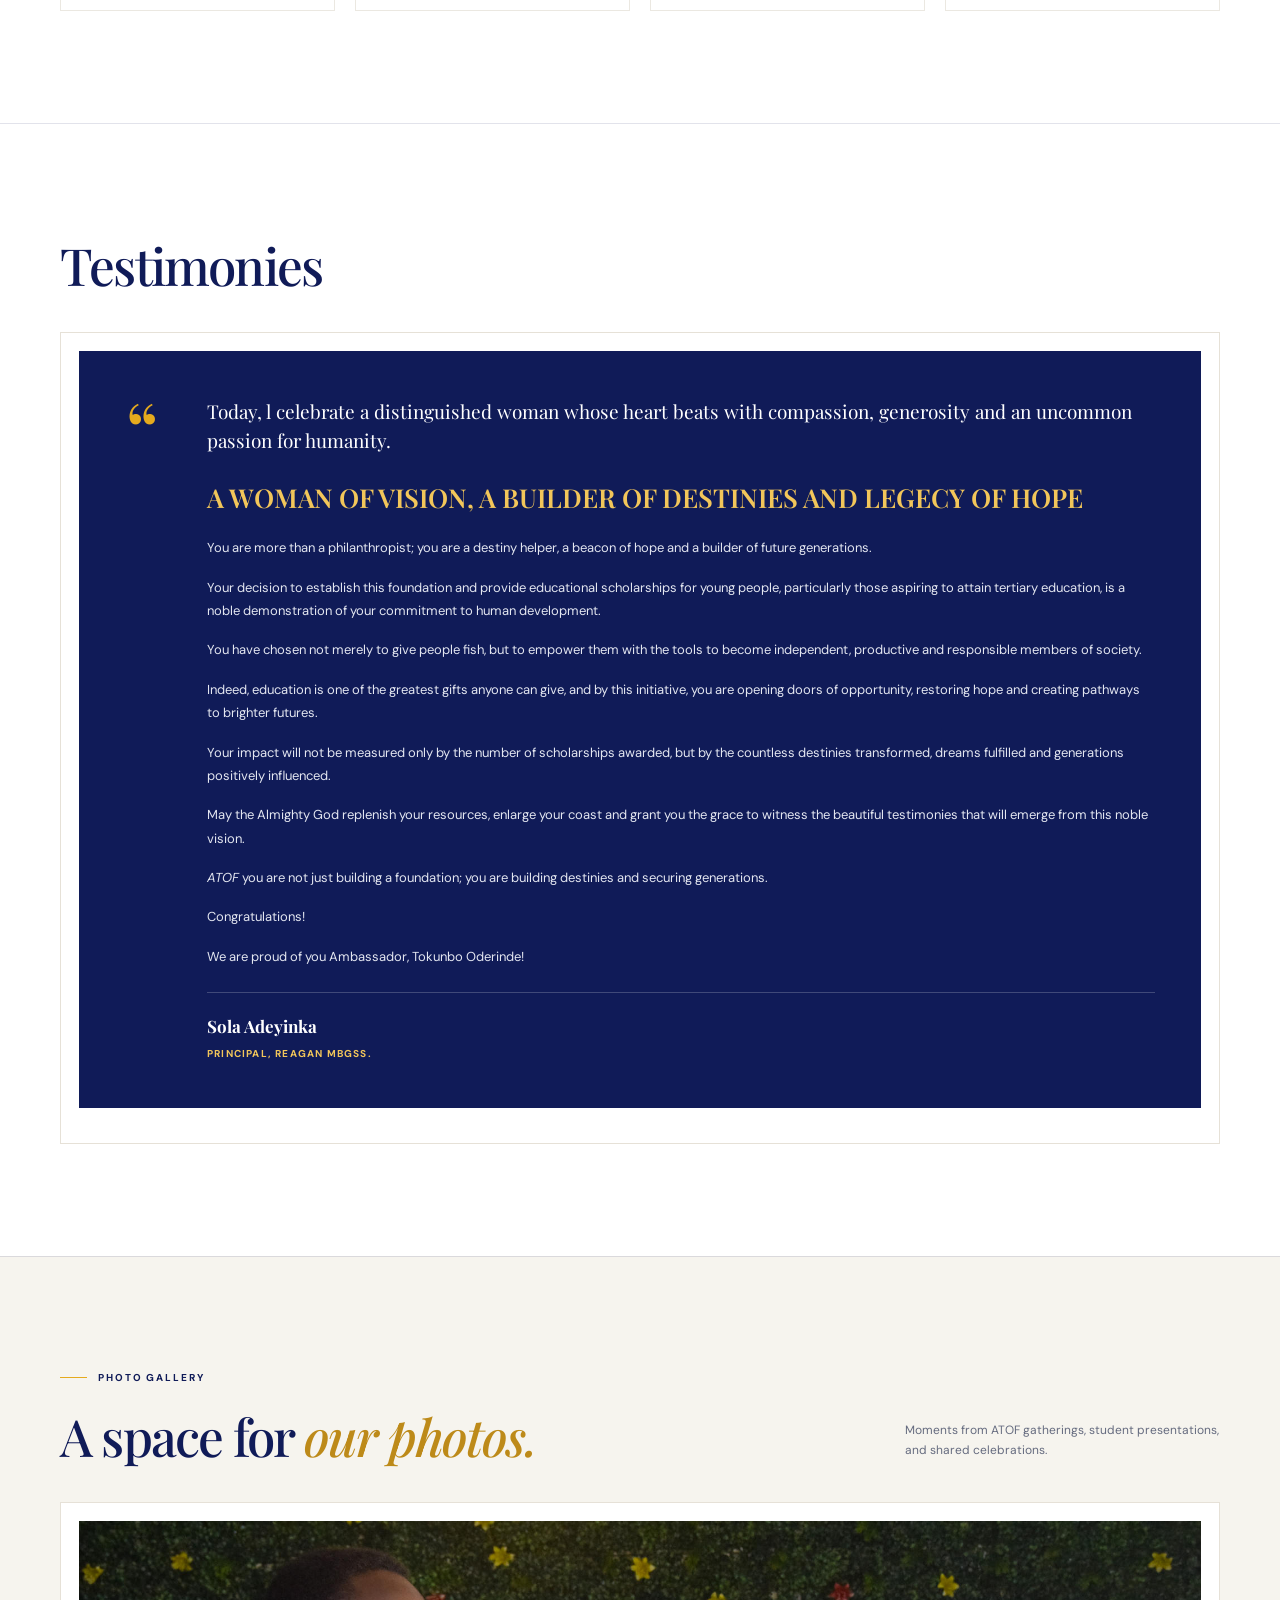
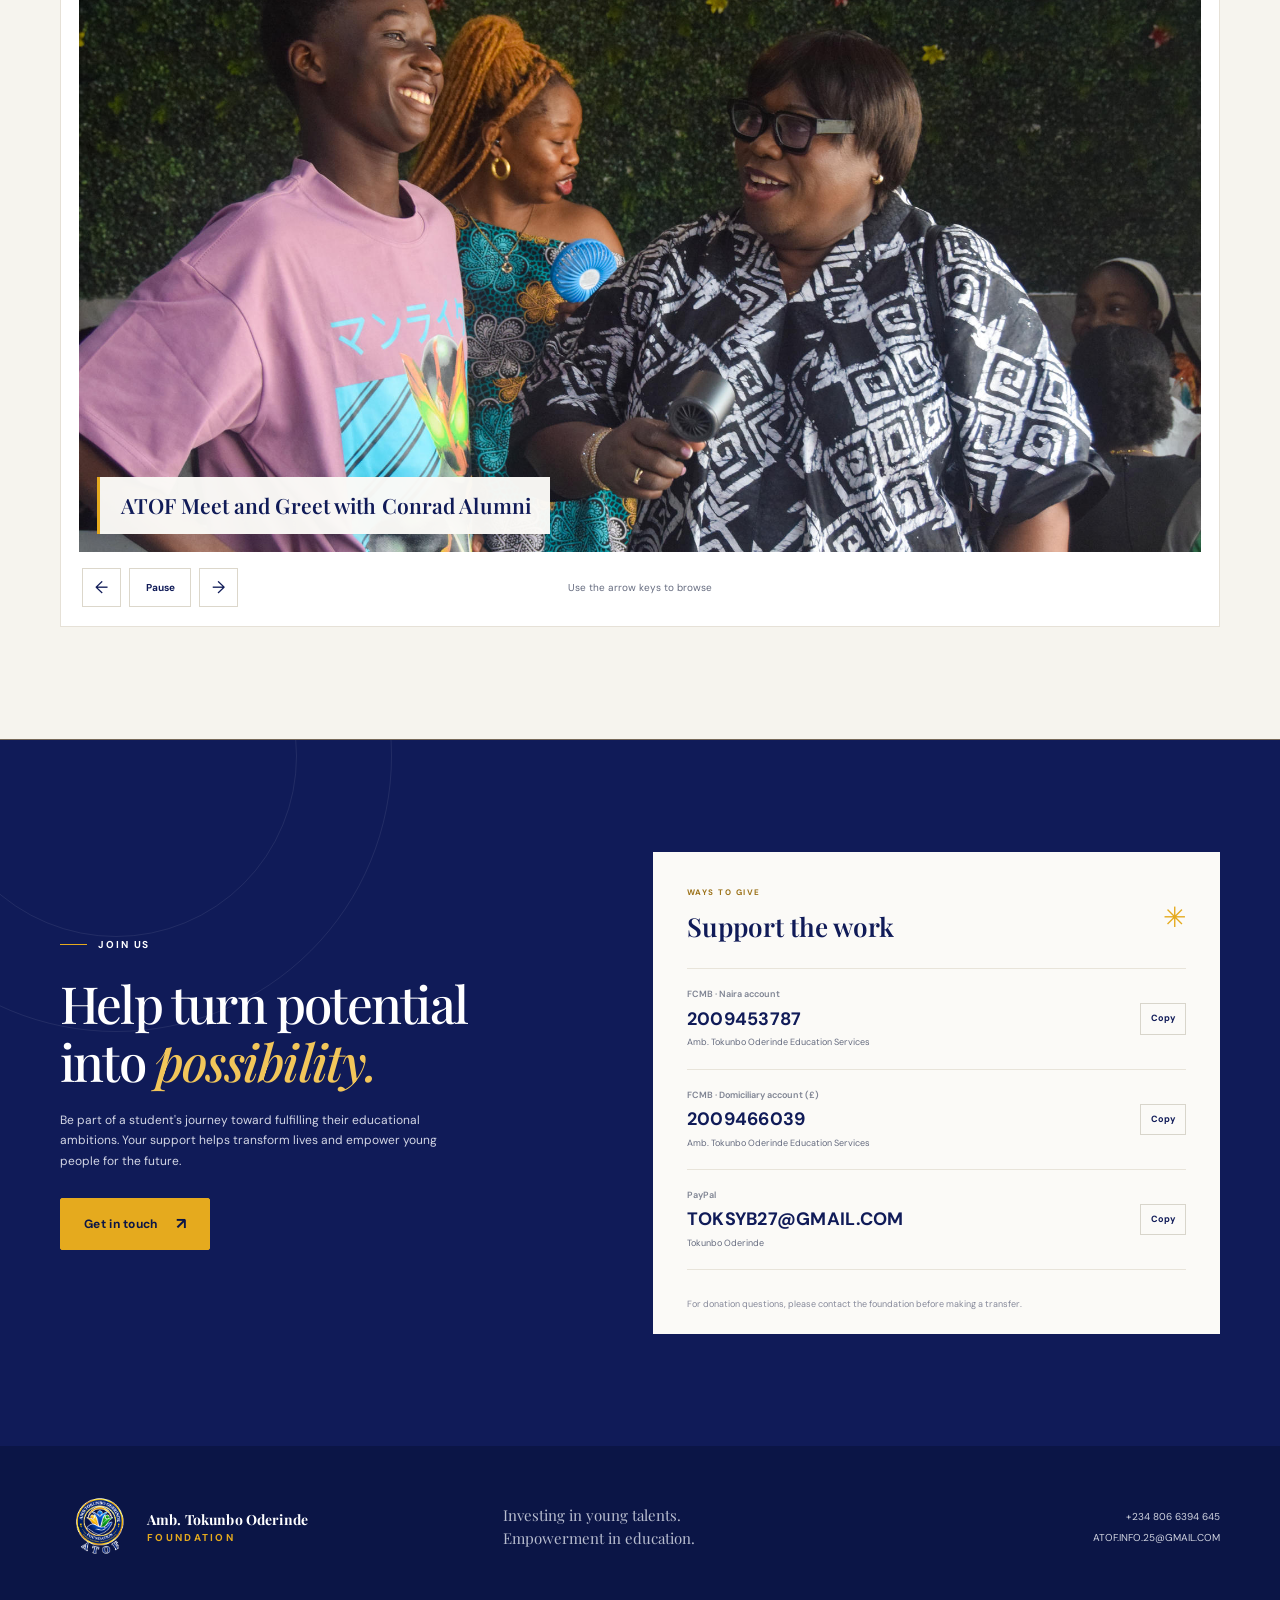
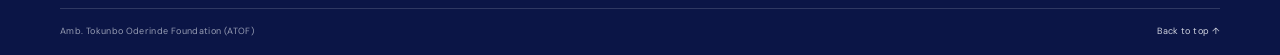
==== commit 6e5265e6: "Add Google site verification meta tag Co-authored-by: Copilot App <223556219+Copilot@users.noreply.g" ====
--- a/index.html
+++ b/index.html
@@ -3,6 +3,7 @@
   <head>
     <meta charset="utf-8">
     <meta name="viewport" content="width=device-width, initial-scale=1">
+    <meta name="google-site-verification" content="Iy_n52ZEjgq_hagnVaDQsD7_ZPbKqqXnm5Evc8FODn0">
     <meta name="theme-color" content="#101b58">
     <meta name="description" content="Amb. Tokunbo Oderinde Foundation supports students facing financial barriers on their journey to academic excellence.">
     <title>Amb. Tokunbo Oderinde Foundation | Investing in young talent</title>
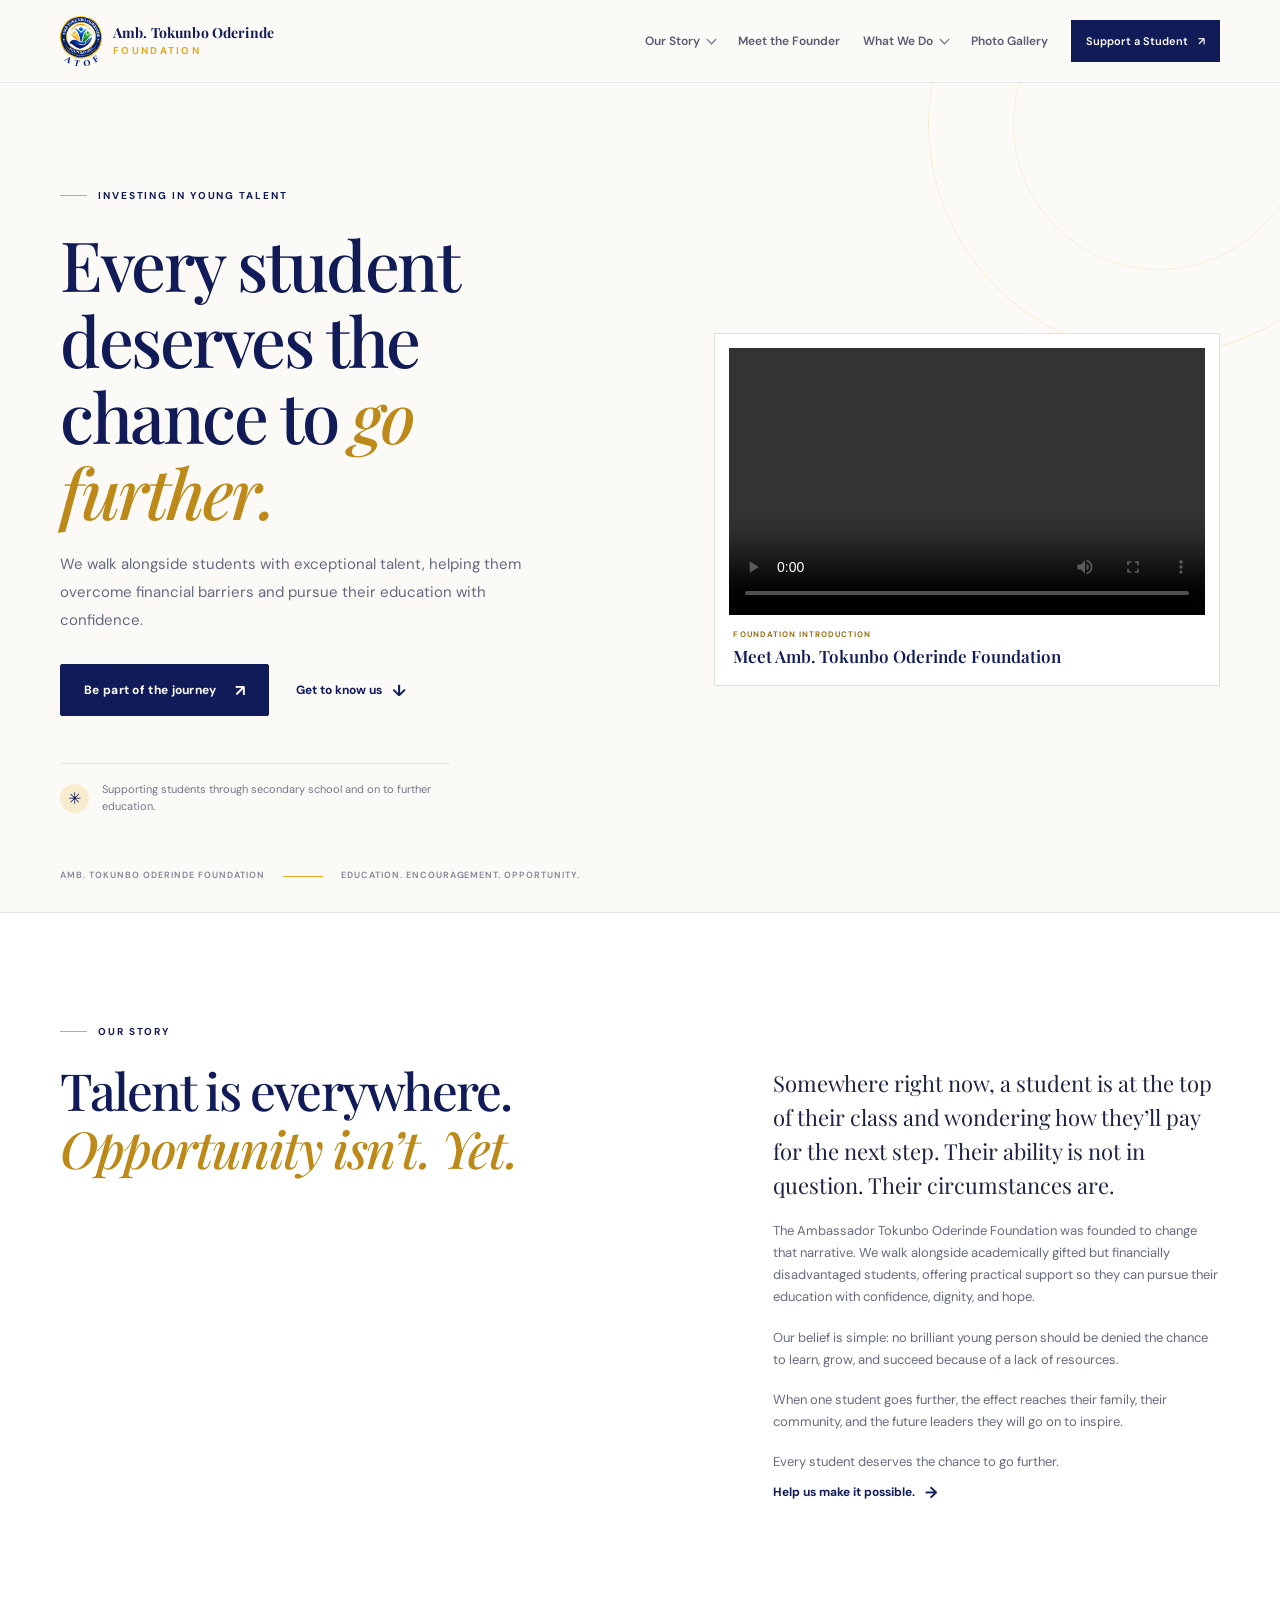
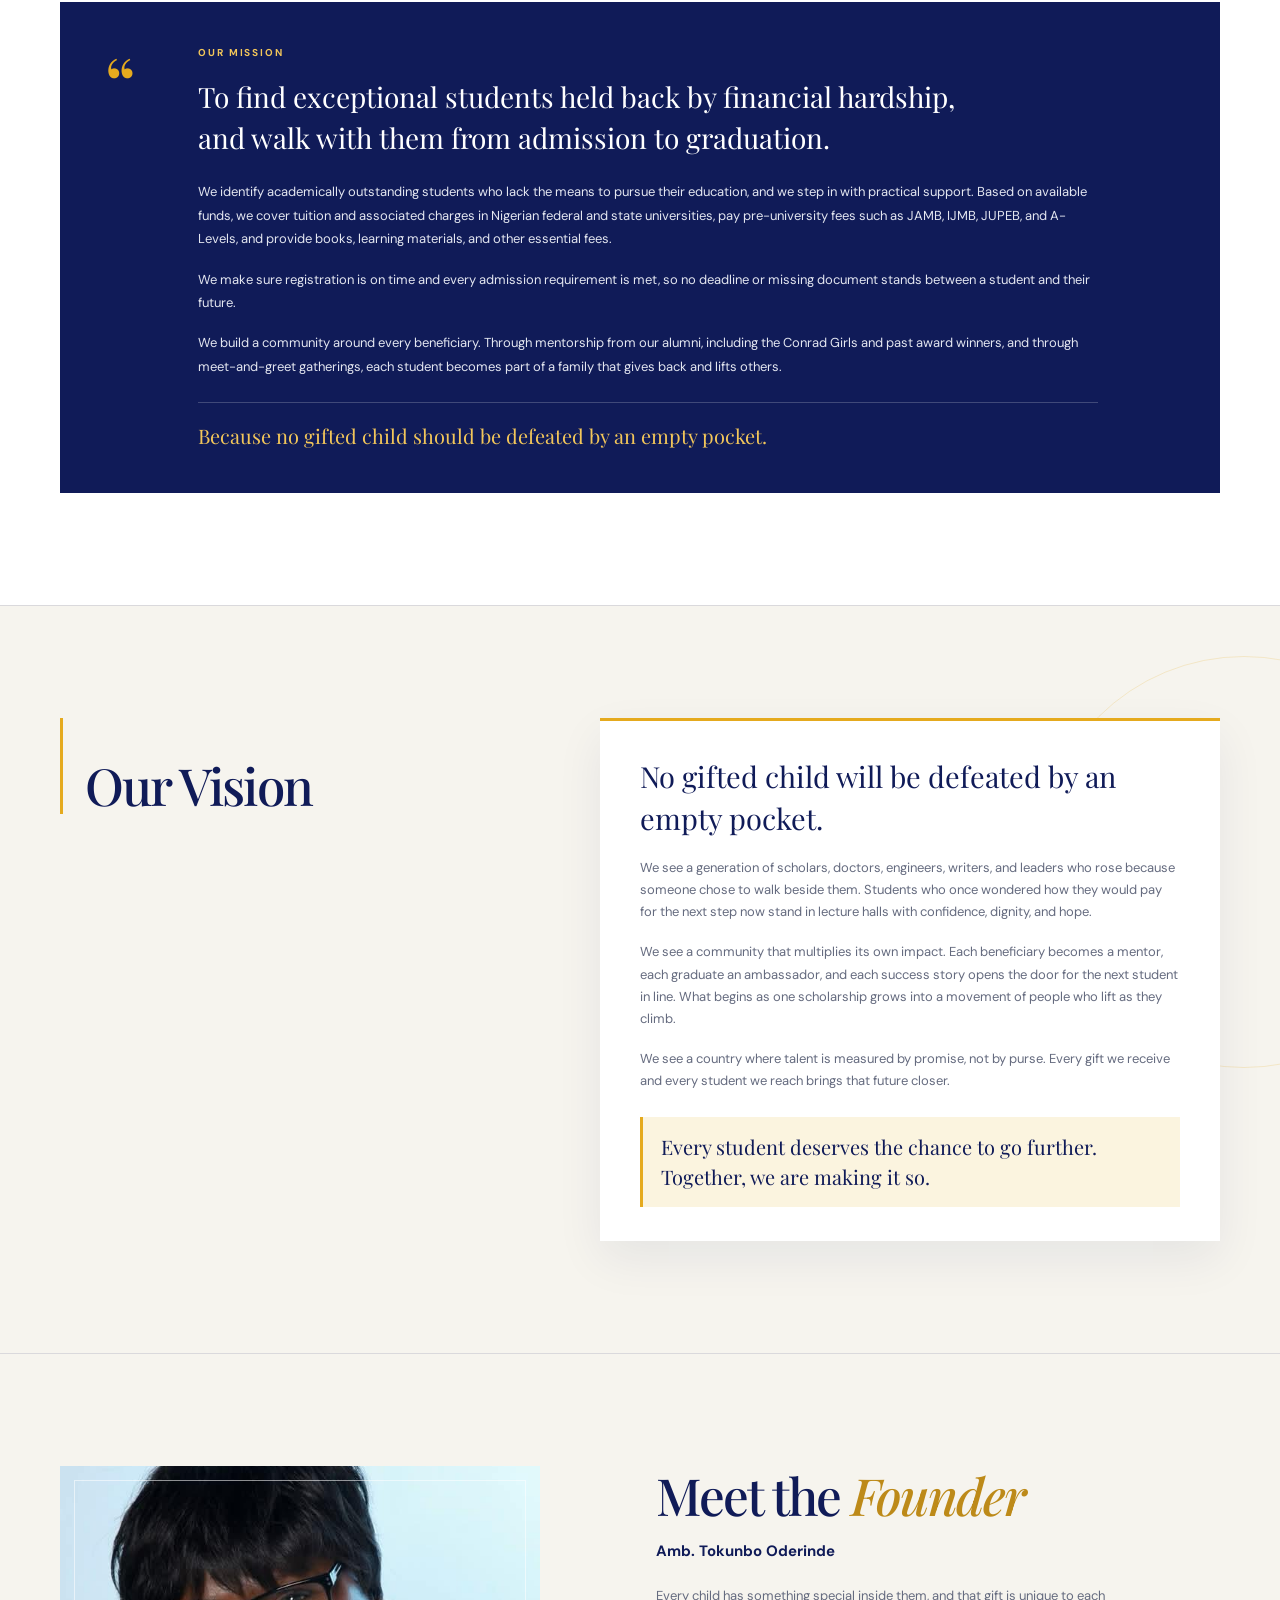
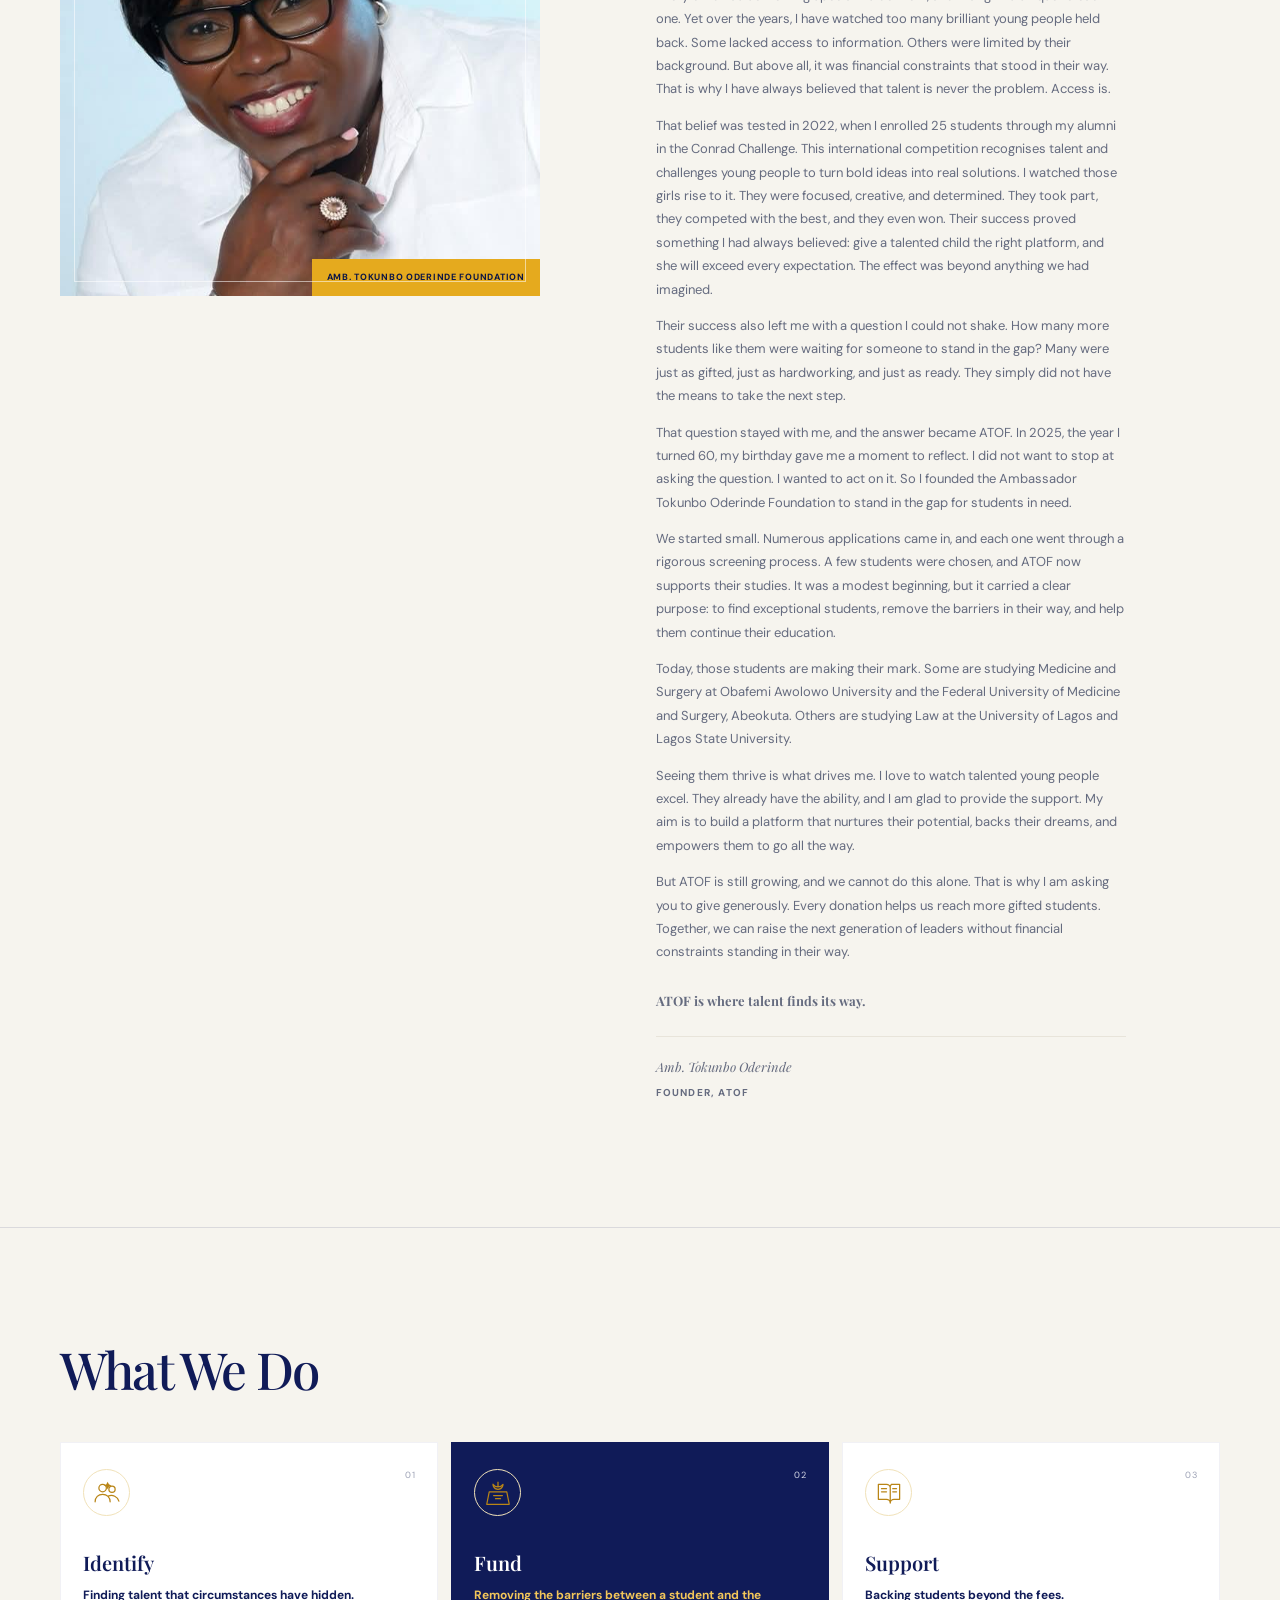
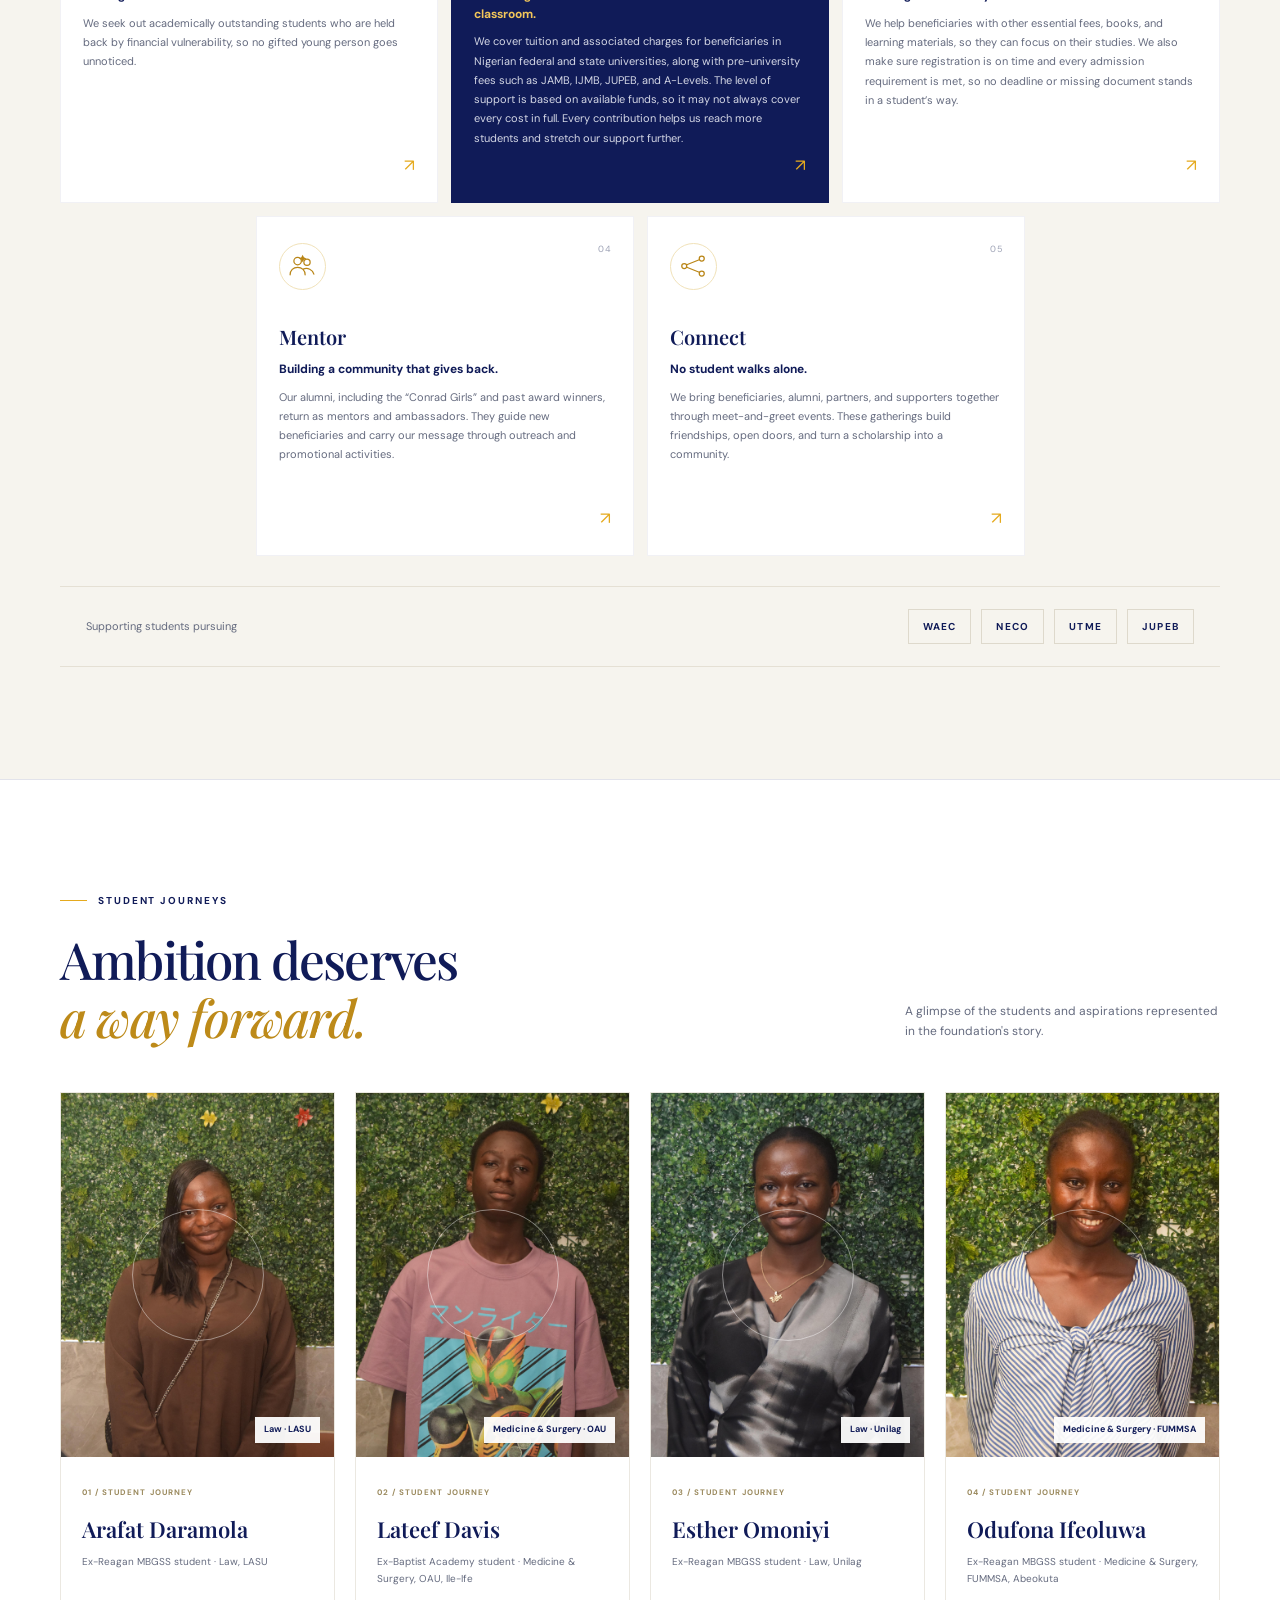
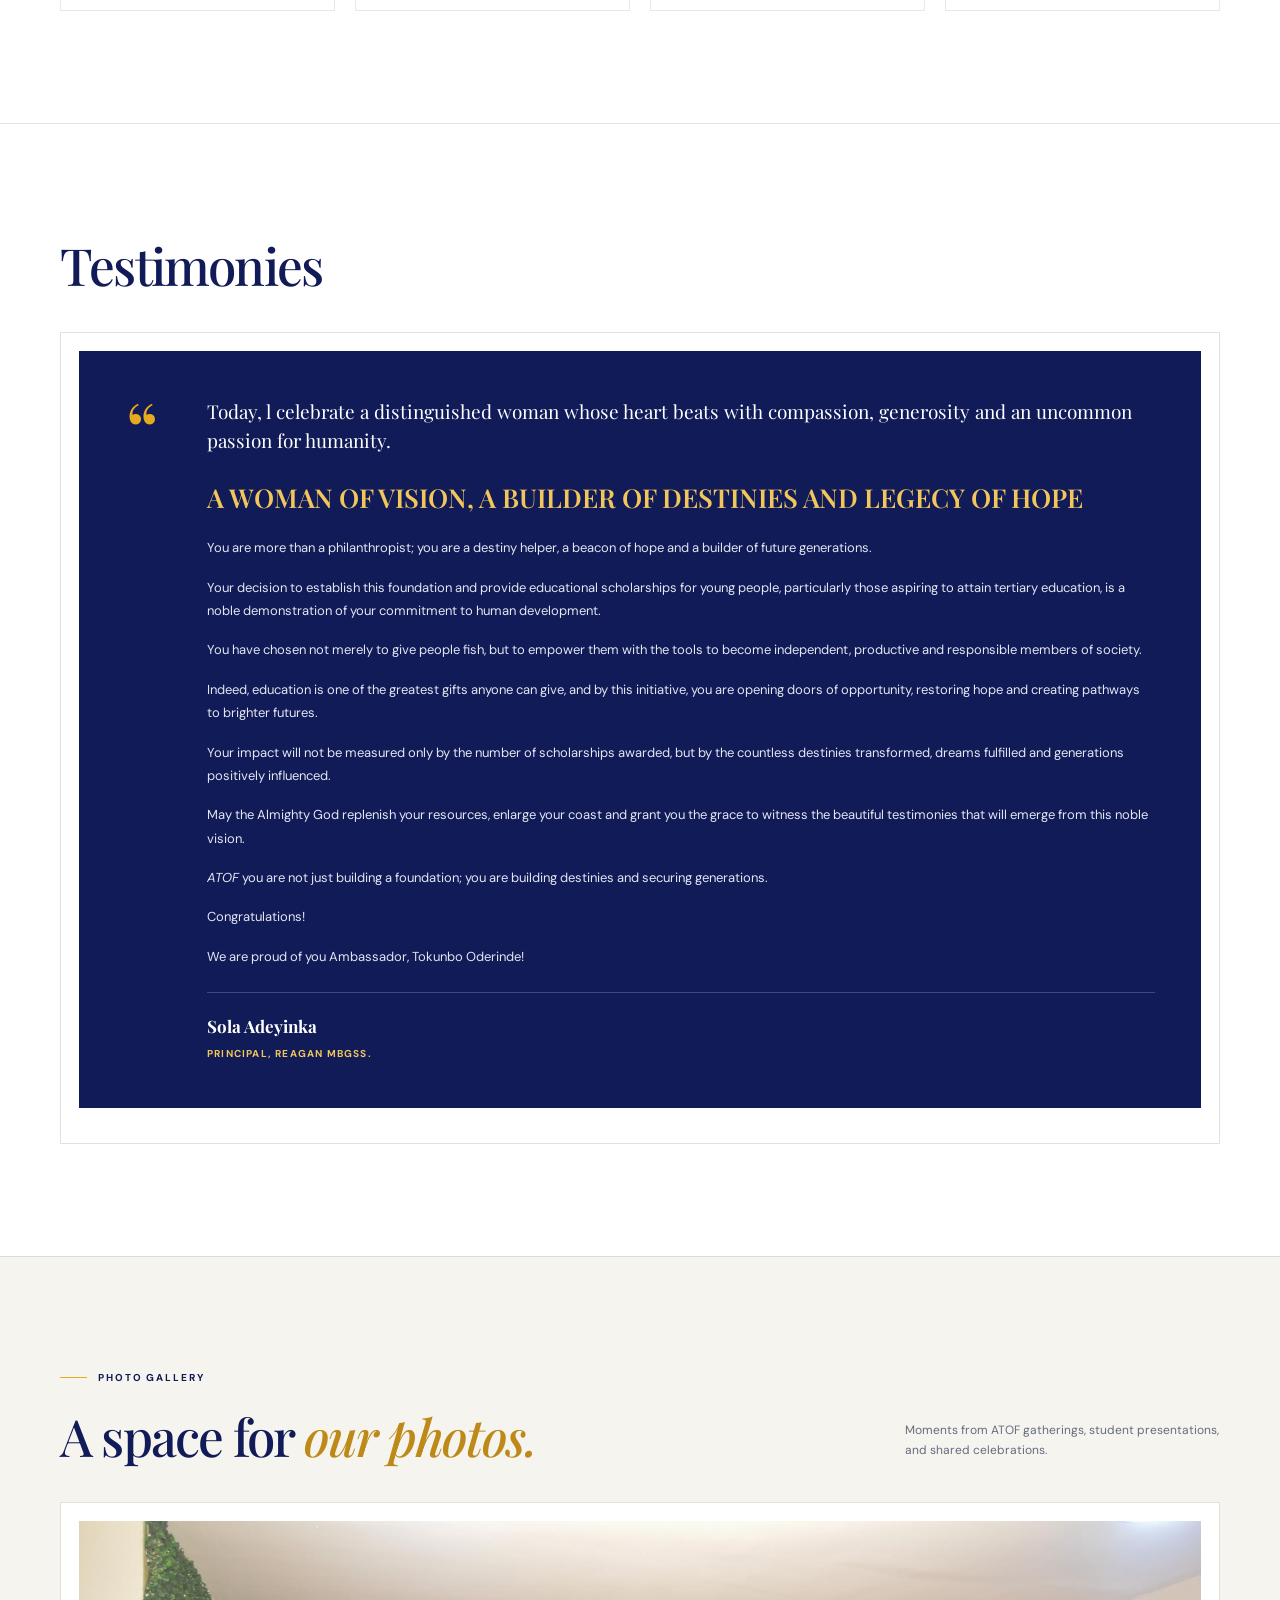
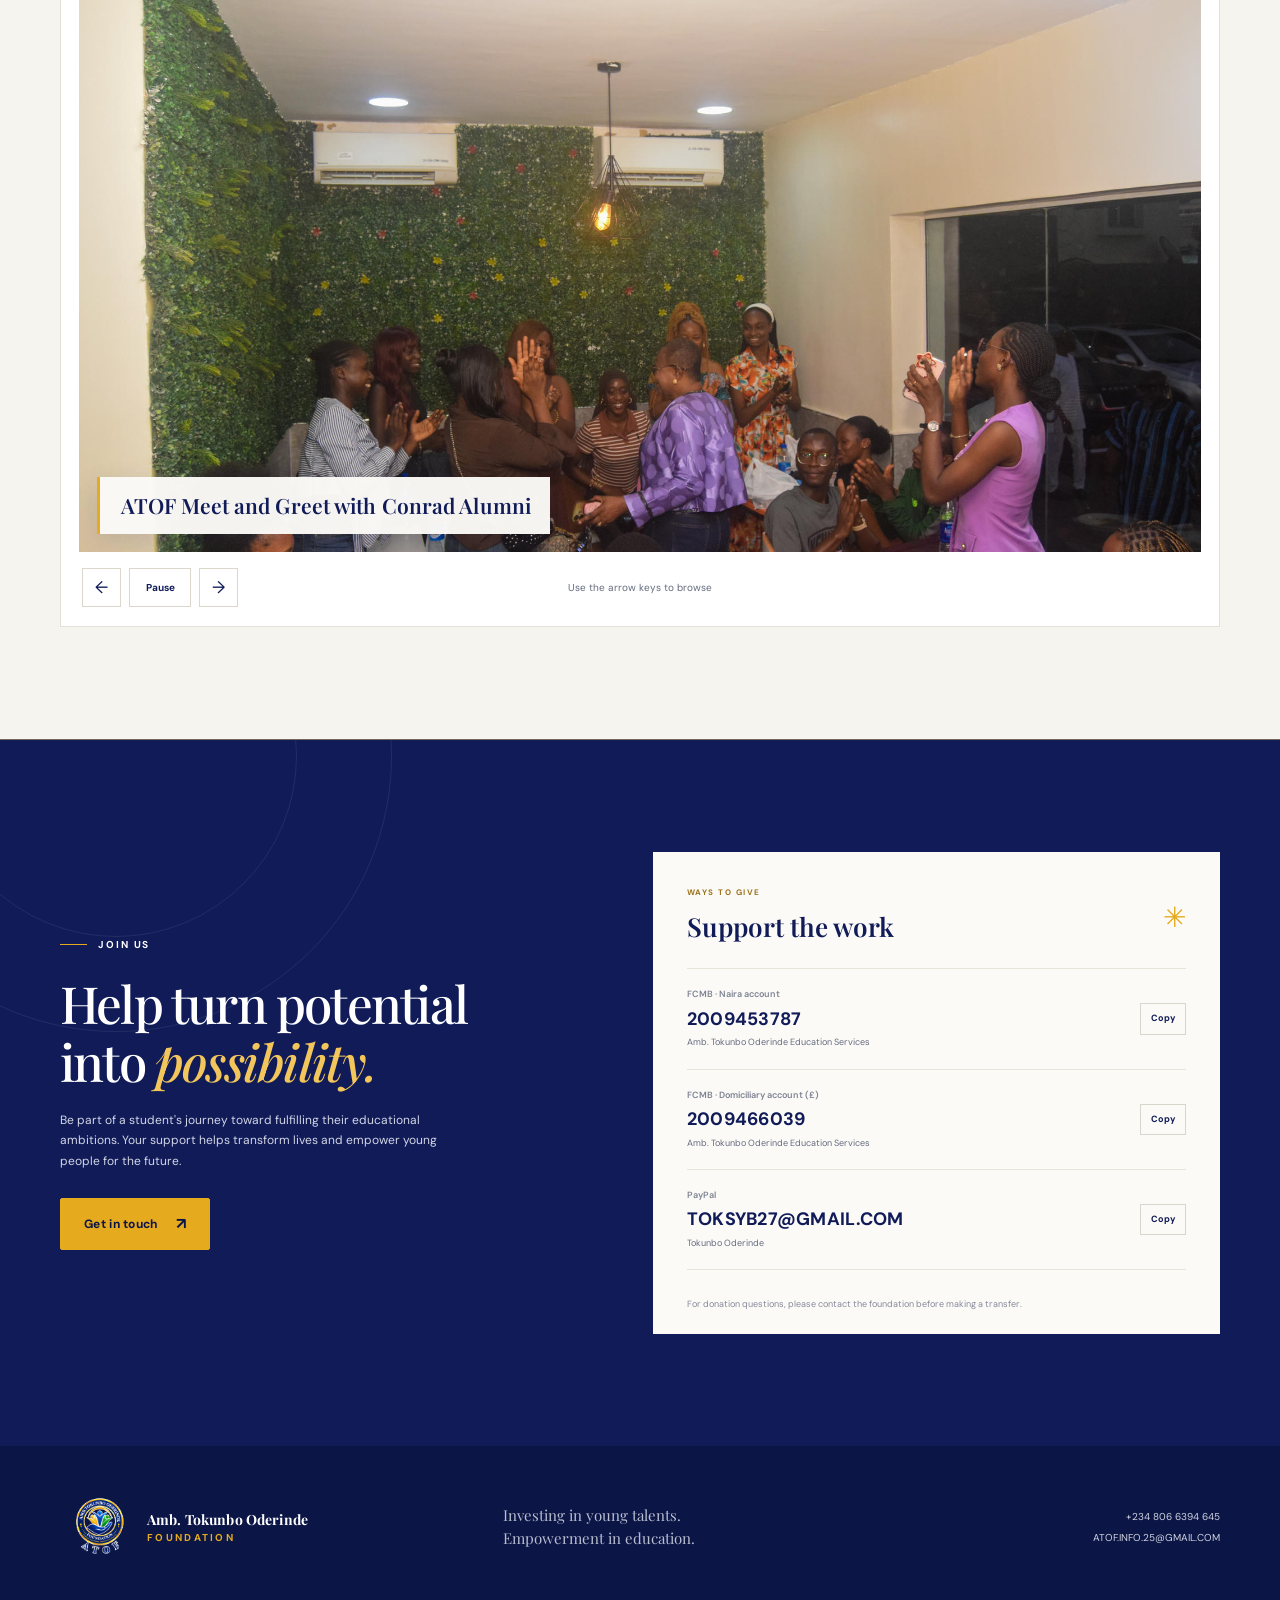
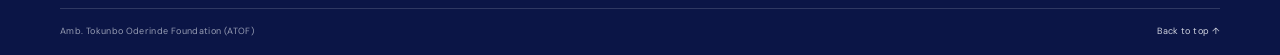
==== commit a586cbf8: "Use exact Google verification tag markup Co-authored-by: Copilot App <223556219+Copilot@users.norepl" ====
--- a/index.html
+++ b/index.html
@@ -3,7 +3,7 @@
   <head>
     <meta charset="utf-8">
     <meta name="viewport" content="width=device-width, initial-scale=1">
-    <meta name="google-site-verification" content="Iy_n52ZEjgq_hagnVaDQsD7_ZPbKqqXnm5Evc8FODn0">
+    <meta name="google-site-verification" content="Iy_n52ZEjgq_hagnVaDQsD7_ZPbKqqXnm5Evc8FODn0" />
     <meta name="theme-color" content="#101b58">
     <meta name="description" content="Amb. Tokunbo Oderinde Foundation supports students facing financial barriers on their journey to academic excellence.">
     <title>Amb. Tokunbo Oderinde Foundation | Investing in young talent</title>
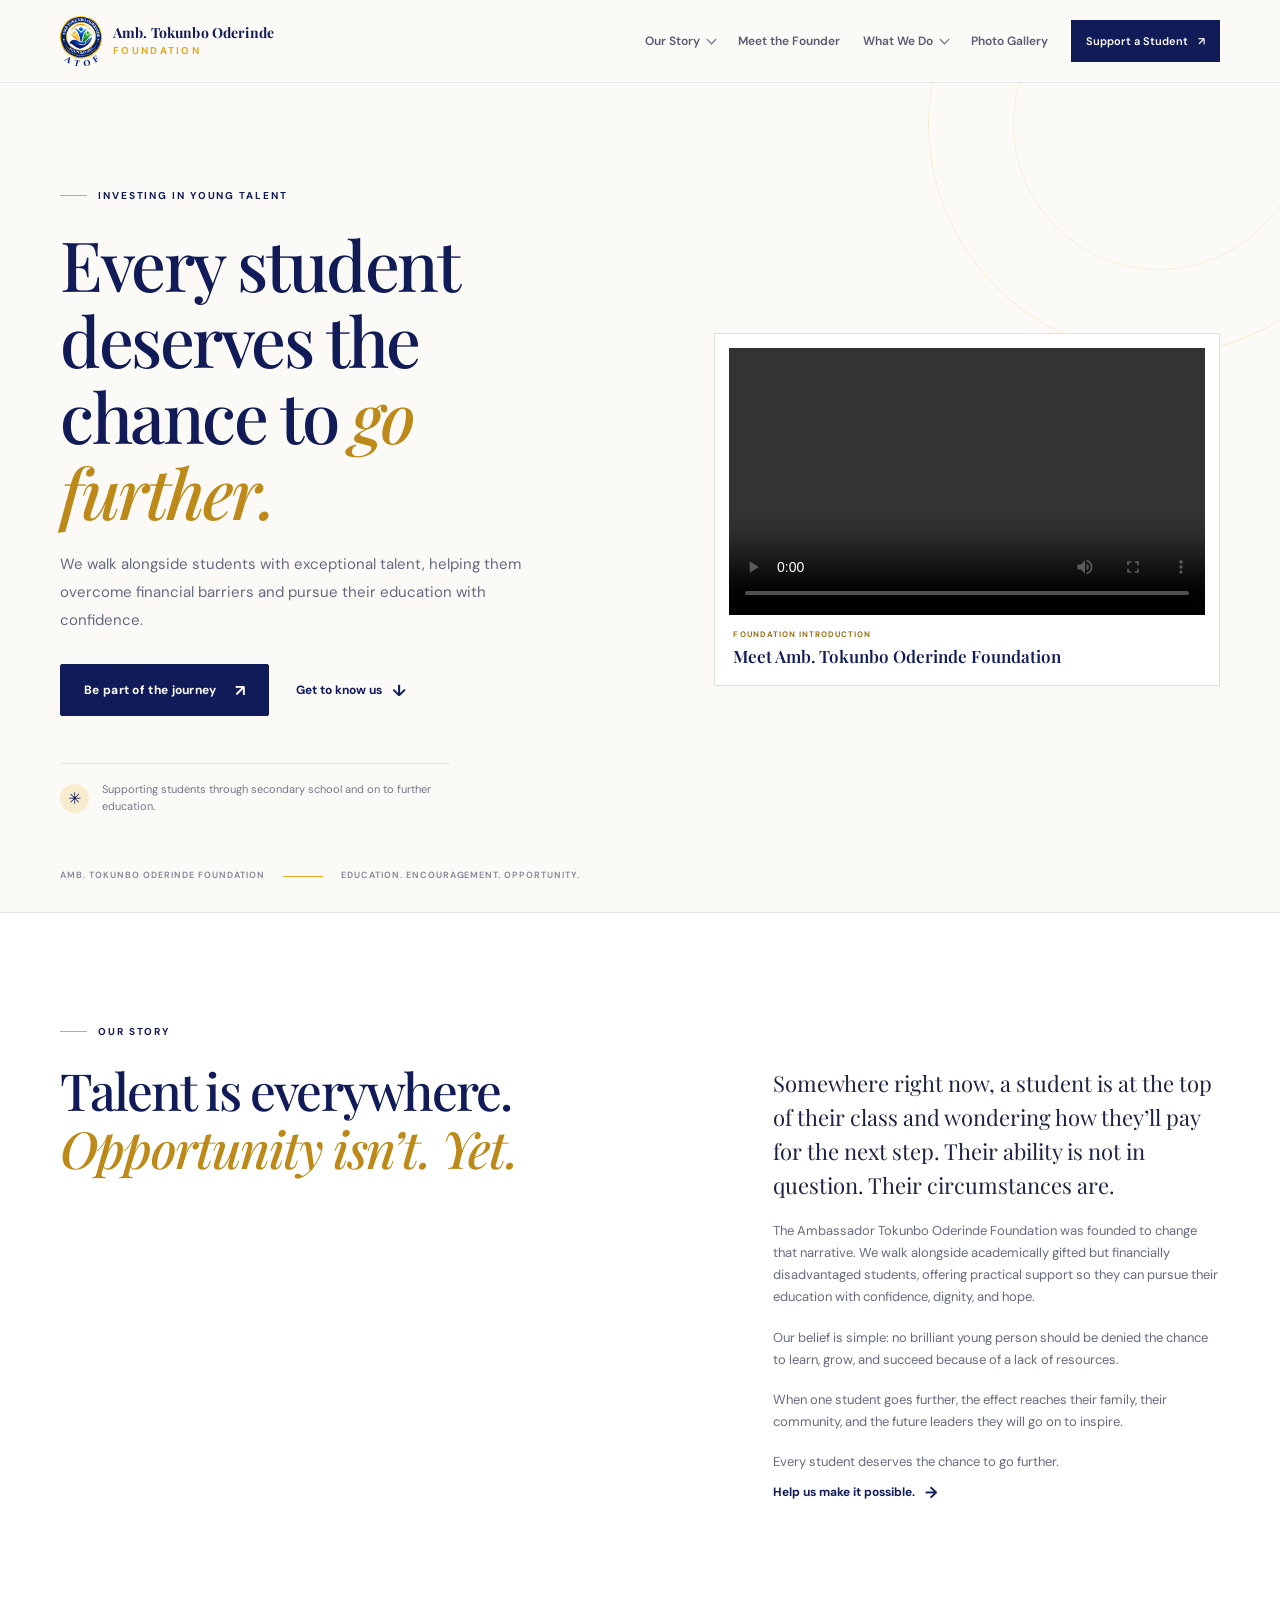
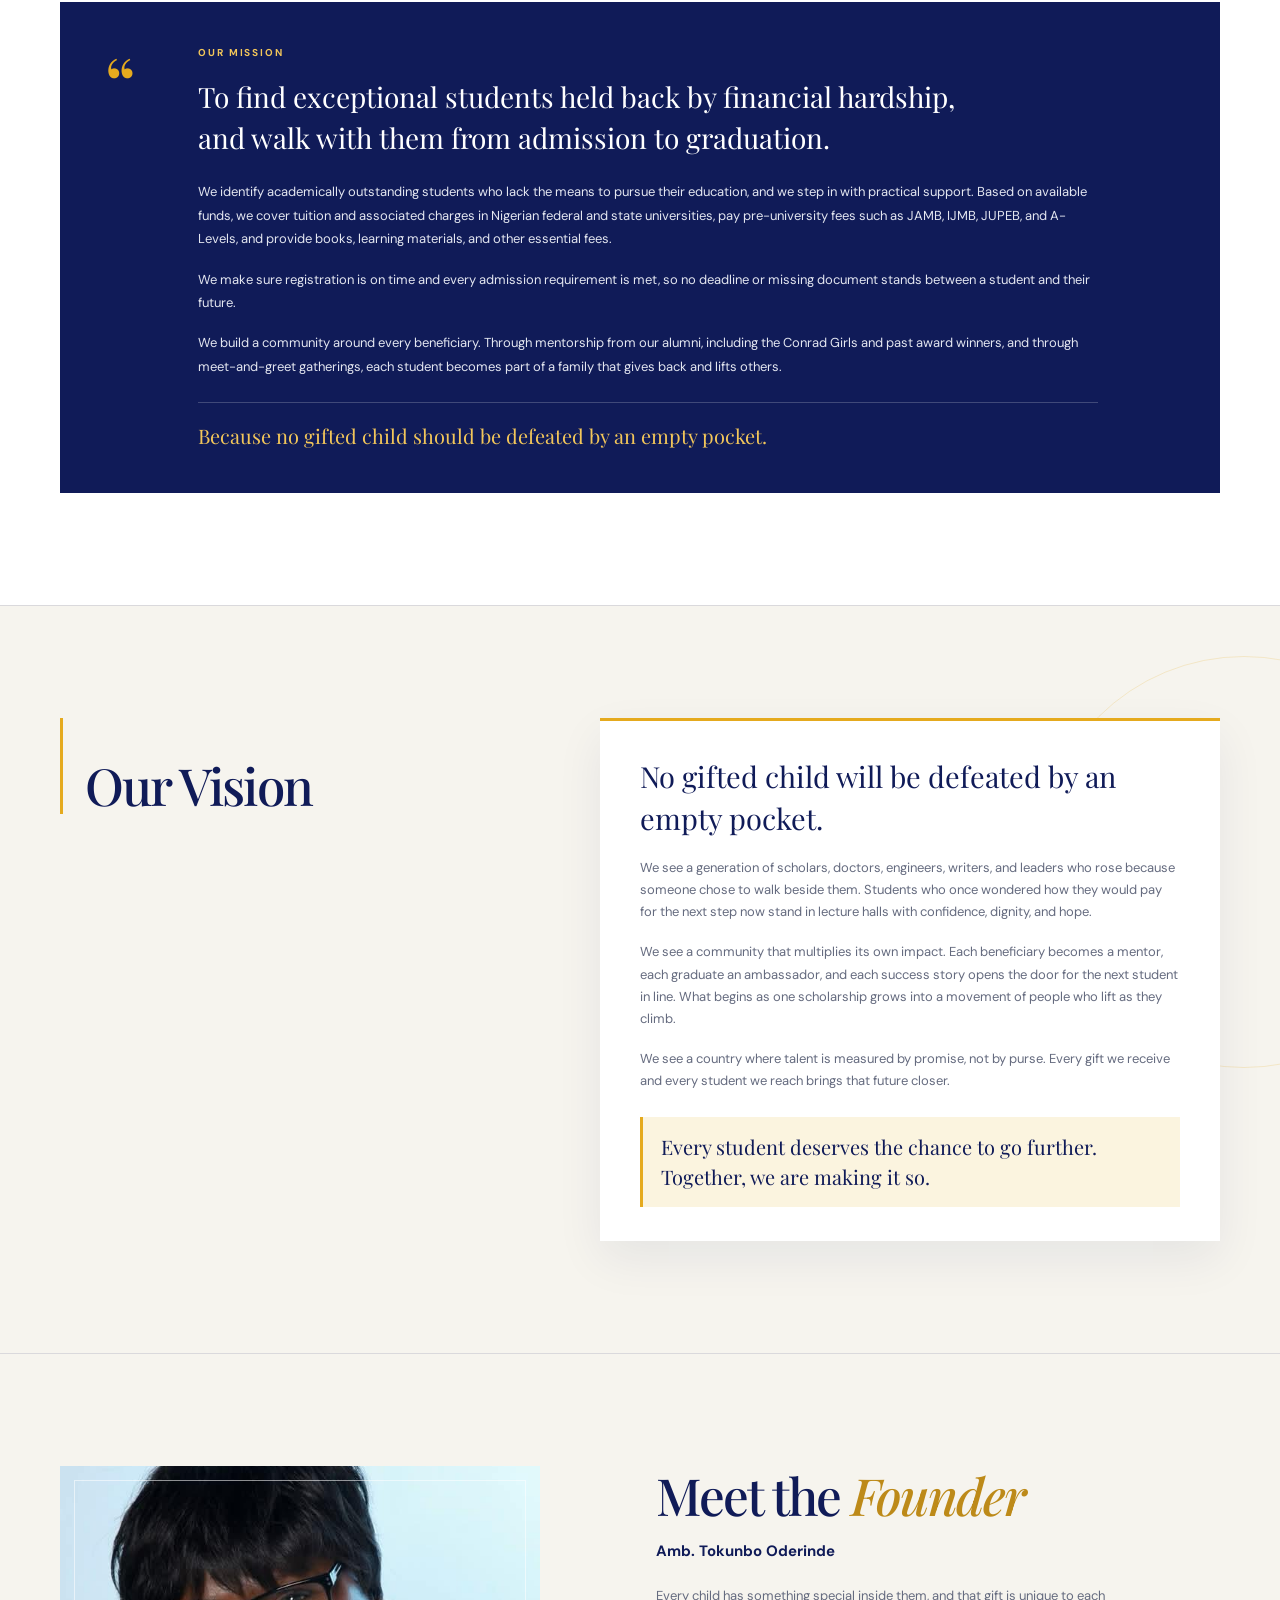
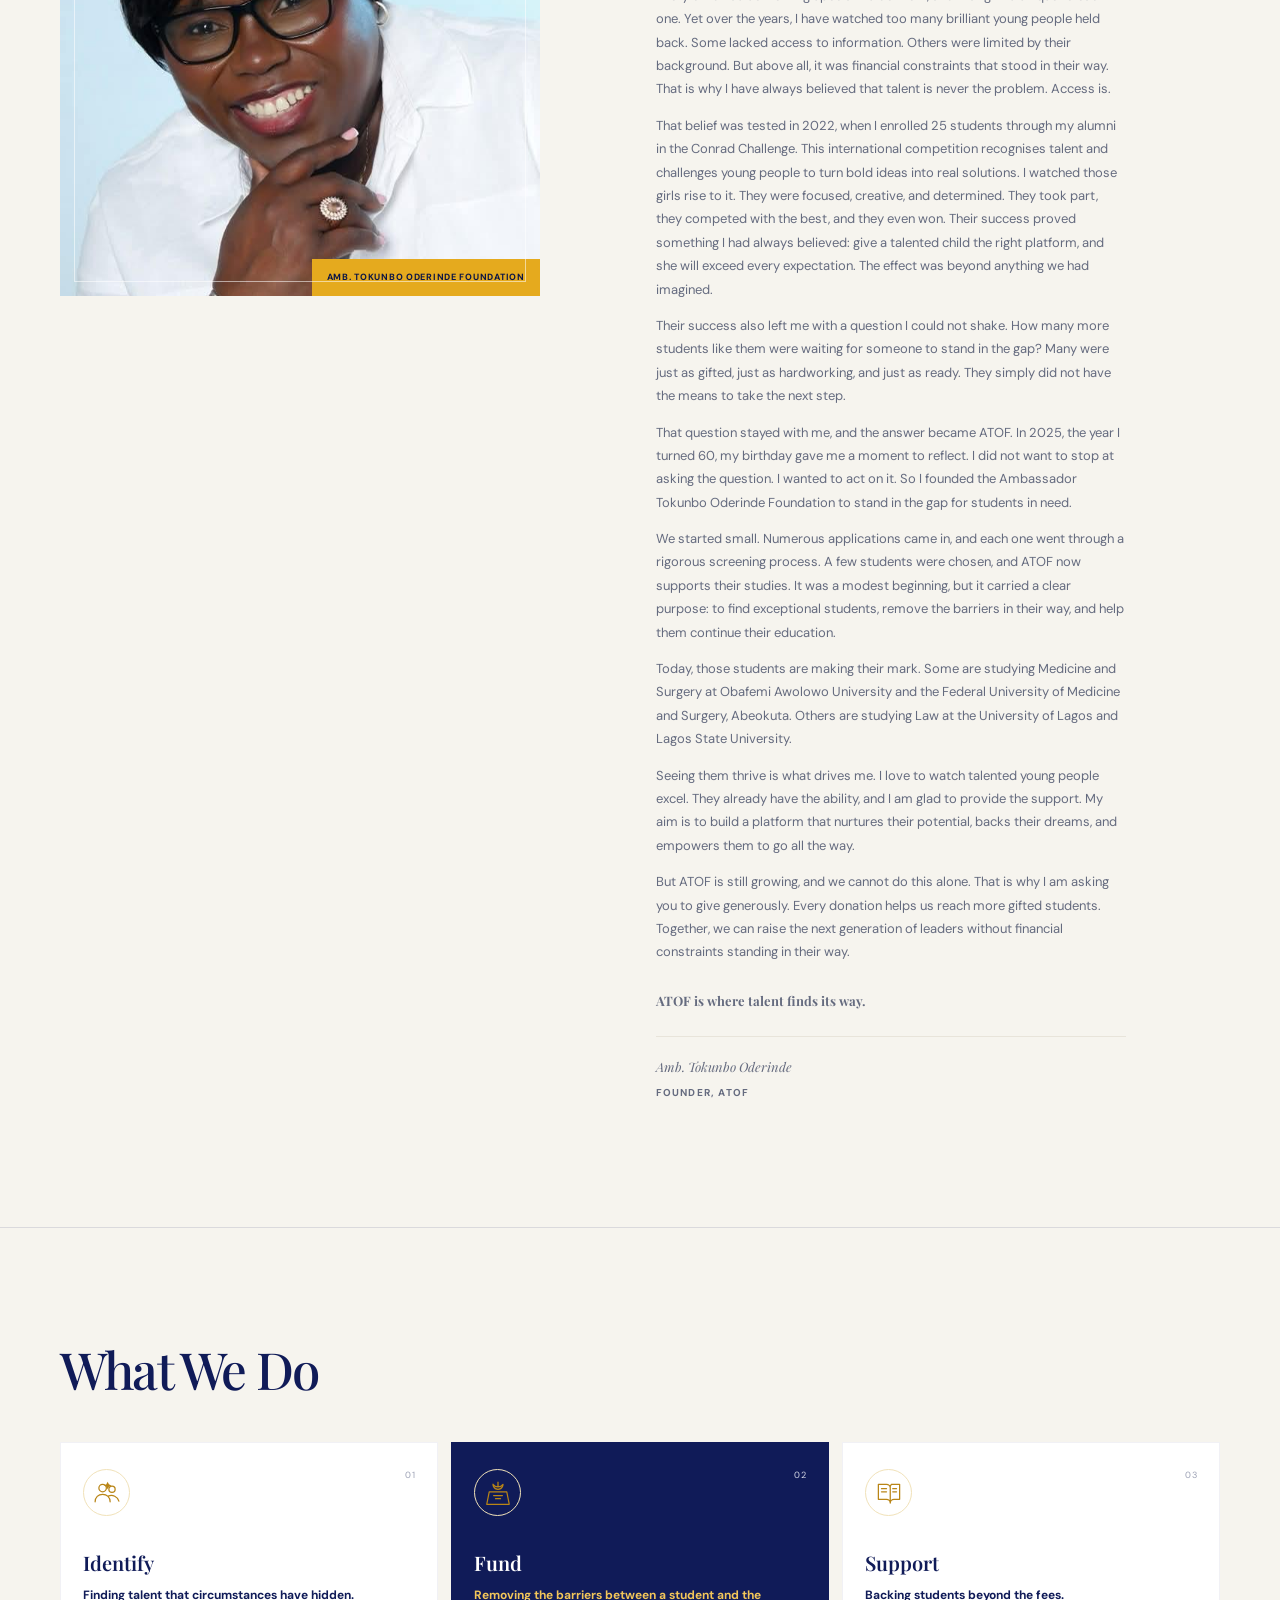
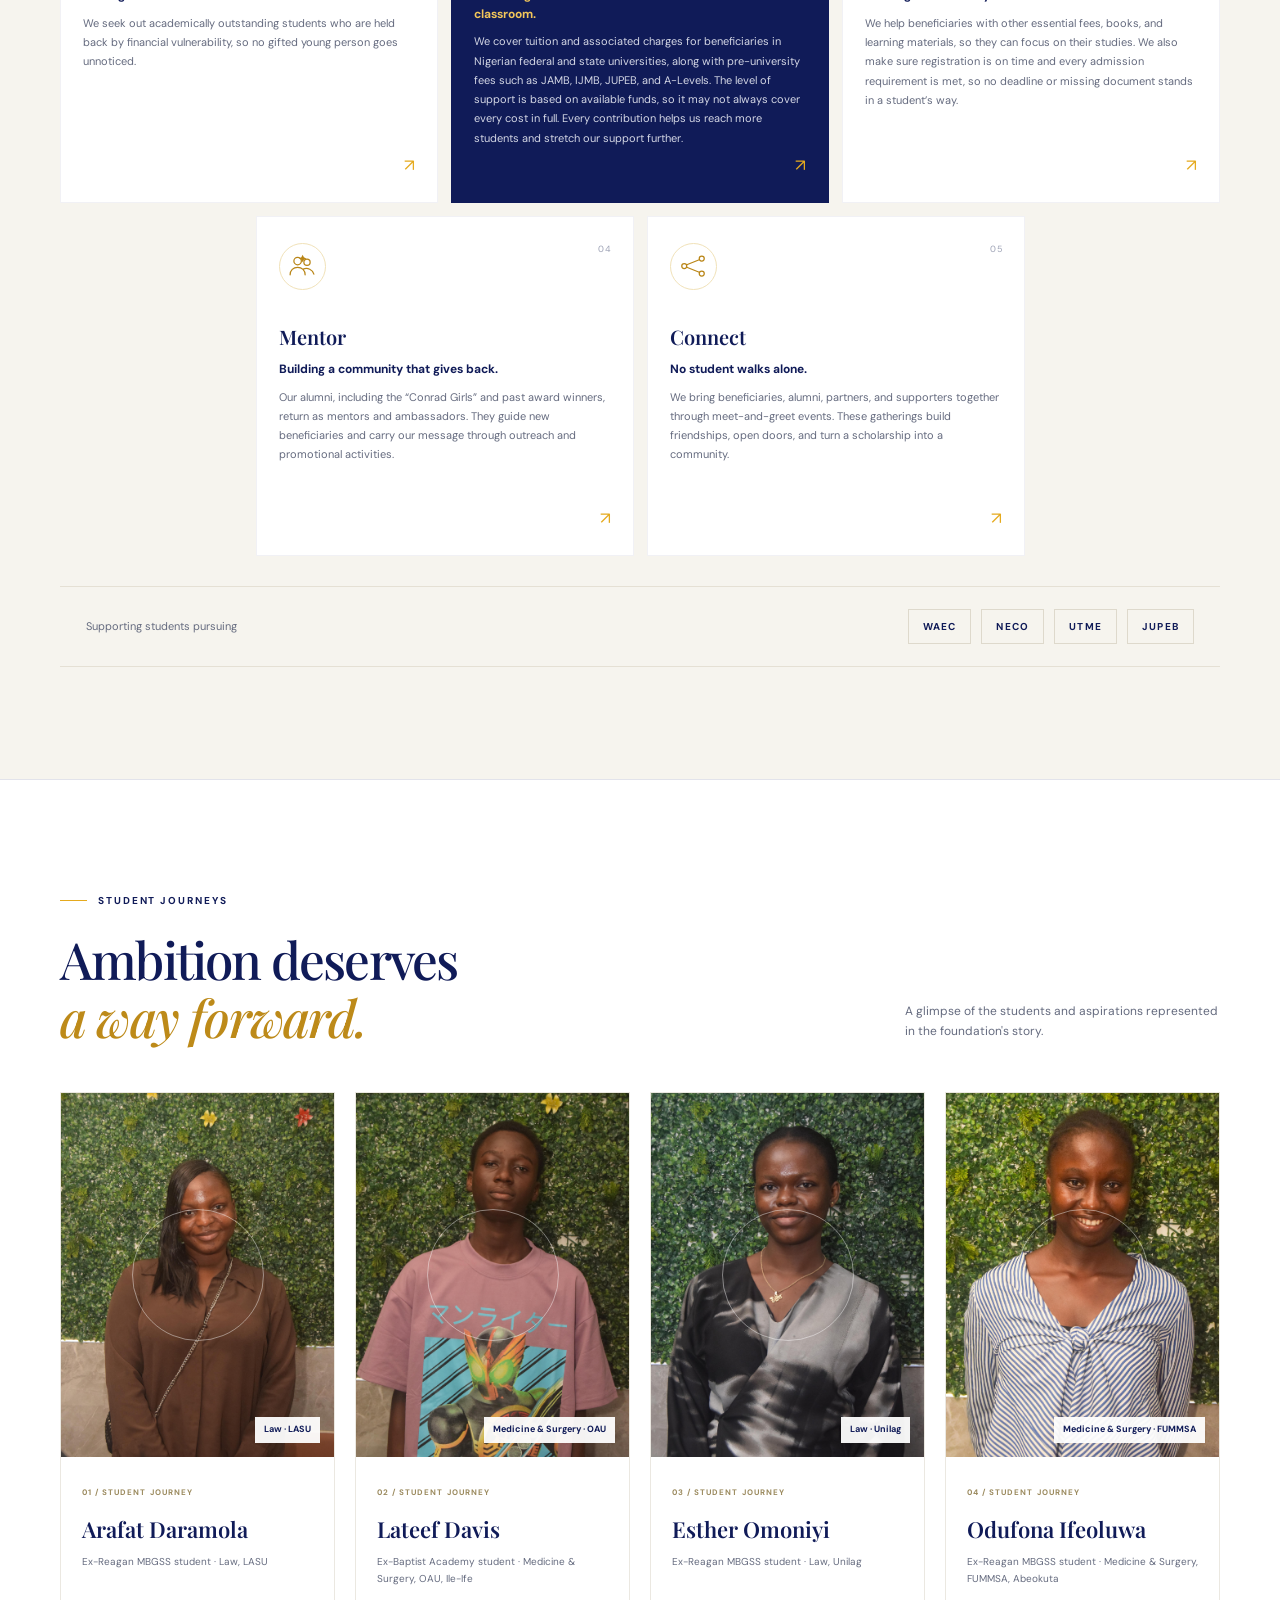
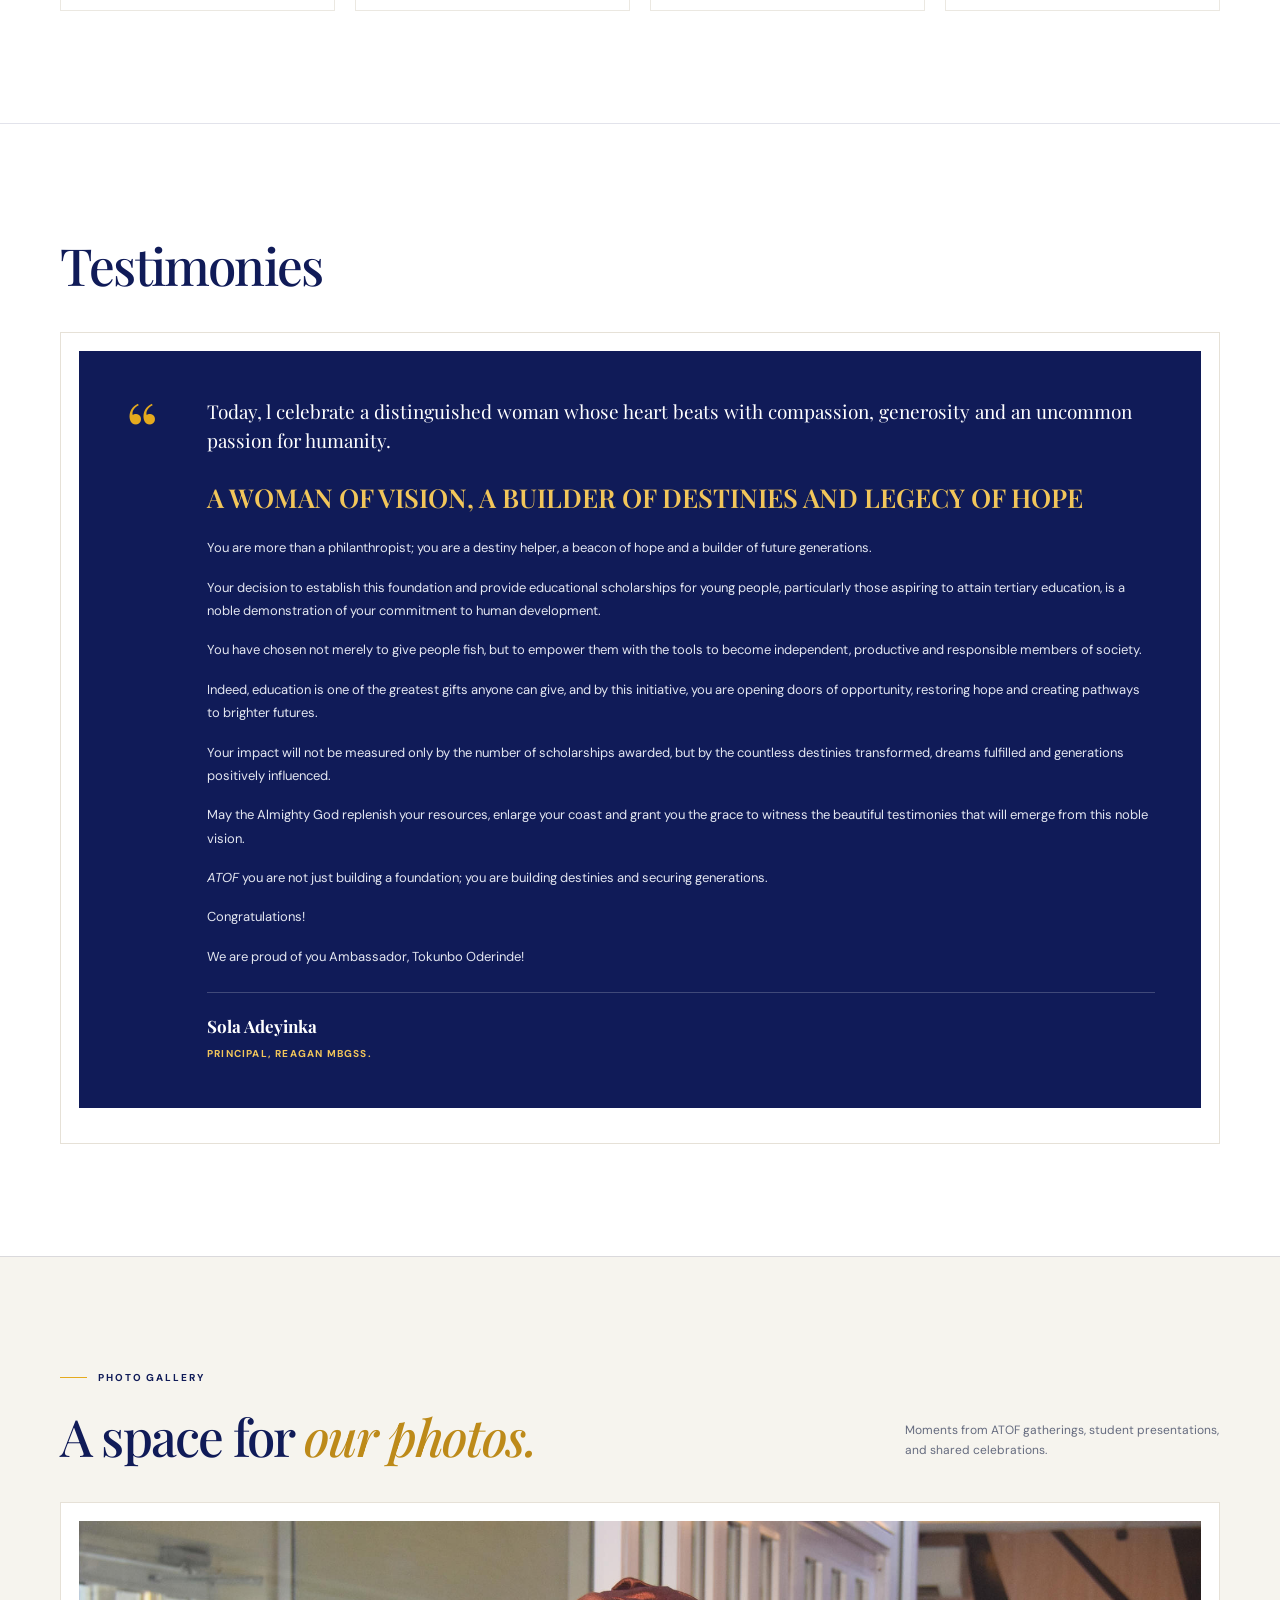
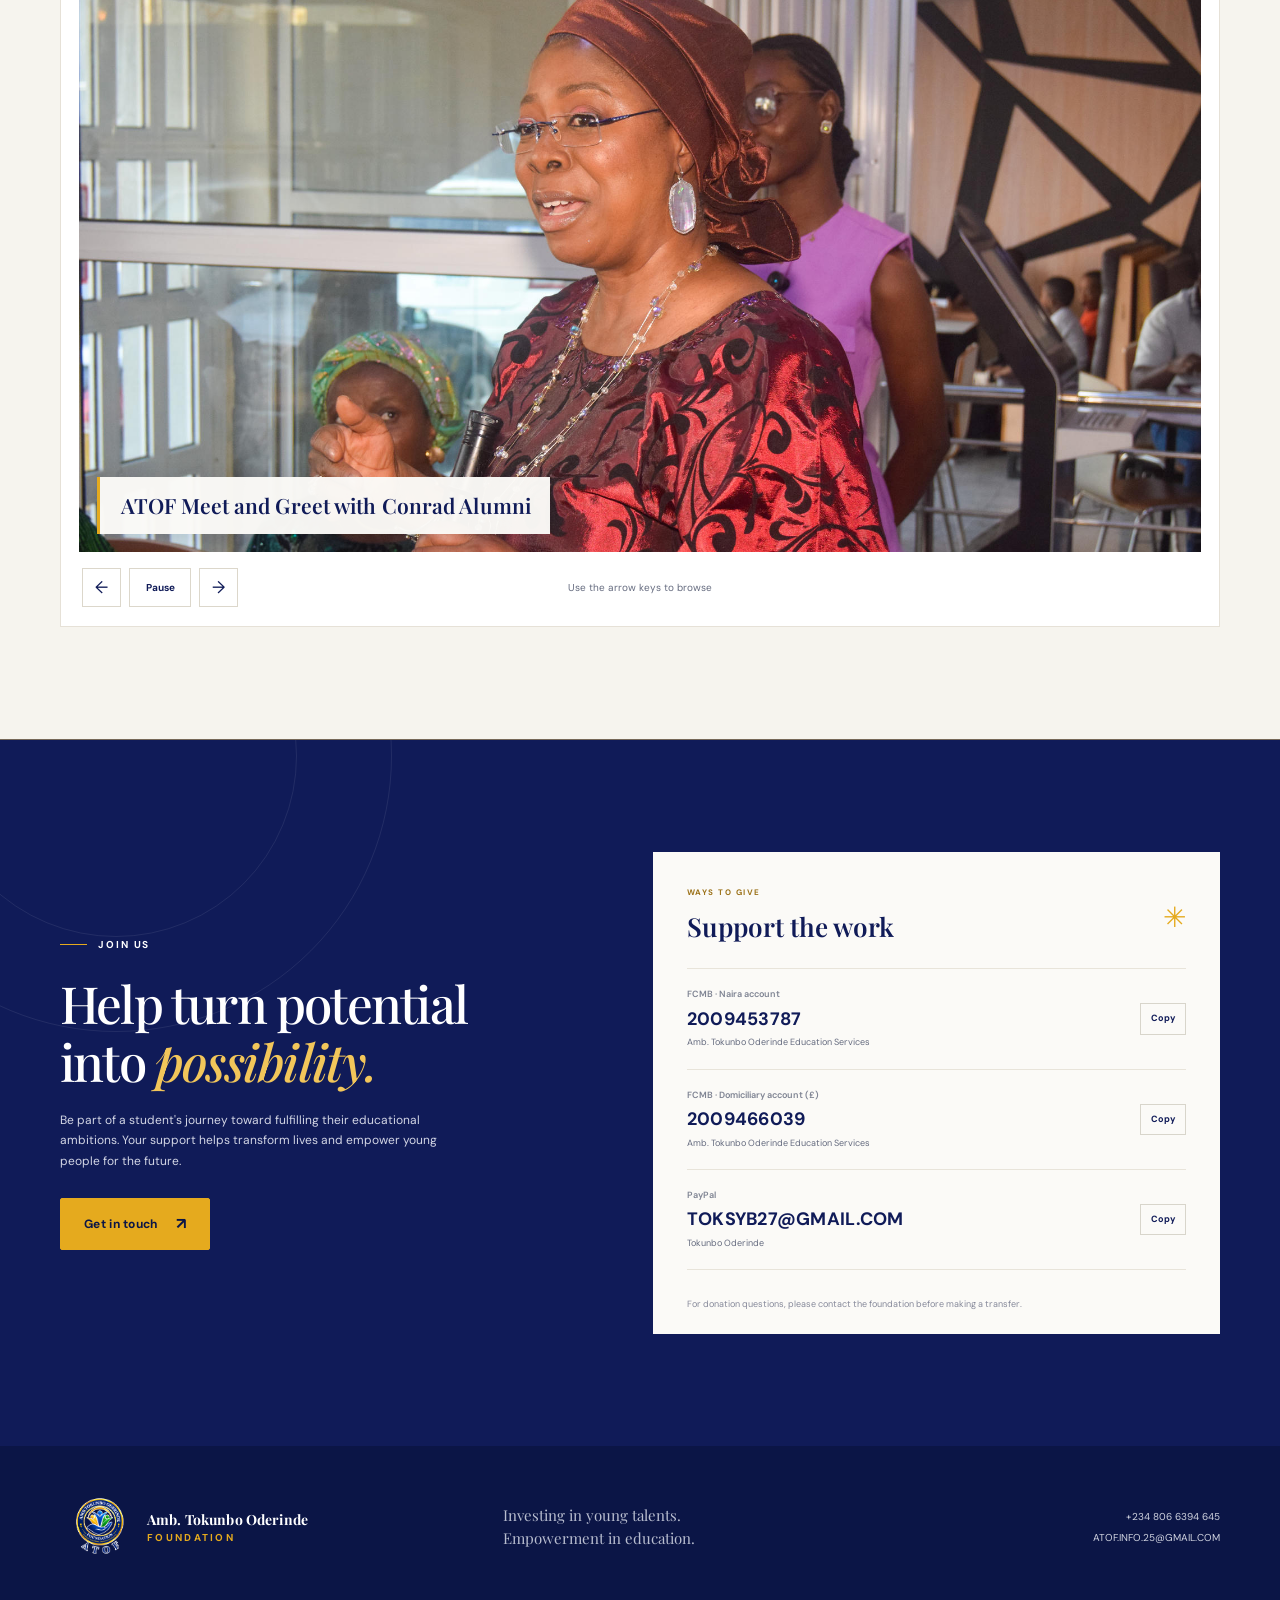
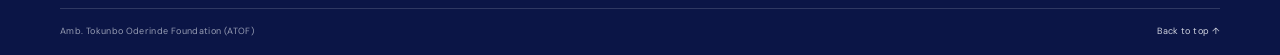
==== commit 12957c67: "Add Google Search Console meta verification Co-authored-by: Copilot App <223556219+Copilot@users.nor" ====
--- a/index.html
+++ b/index.html
@@ -3,9 +3,9 @@
   <head>
     <meta charset="utf-8">
     <meta name="viewport" content="width=device-width, initial-scale=1">
-    <meta name="google-site-verification" content="Iy_n52ZEjgq_hagnVaDQsD7_ZPbKqqXnm5Evc8FODn0" />
     <meta name="theme-color" content="#101b58">
     <meta name="description" content="Amb. Tokunbo Oderinde Foundation supports students facing financial barriers on their journey to academic excellence.">
+    <meta name="google-site-verification" content="Iy_n52ZEjgq_hagnVaDQsD7_ZPbKqqXnm5Evc8FODn0">
     <title>Amb. Tokunbo Oderinde Foundation | Investing in young talent</title>
     <link rel="icon" type="image/png" href="assets/atof-logo.png">
     <link rel="stylesheet" href="styles.css">
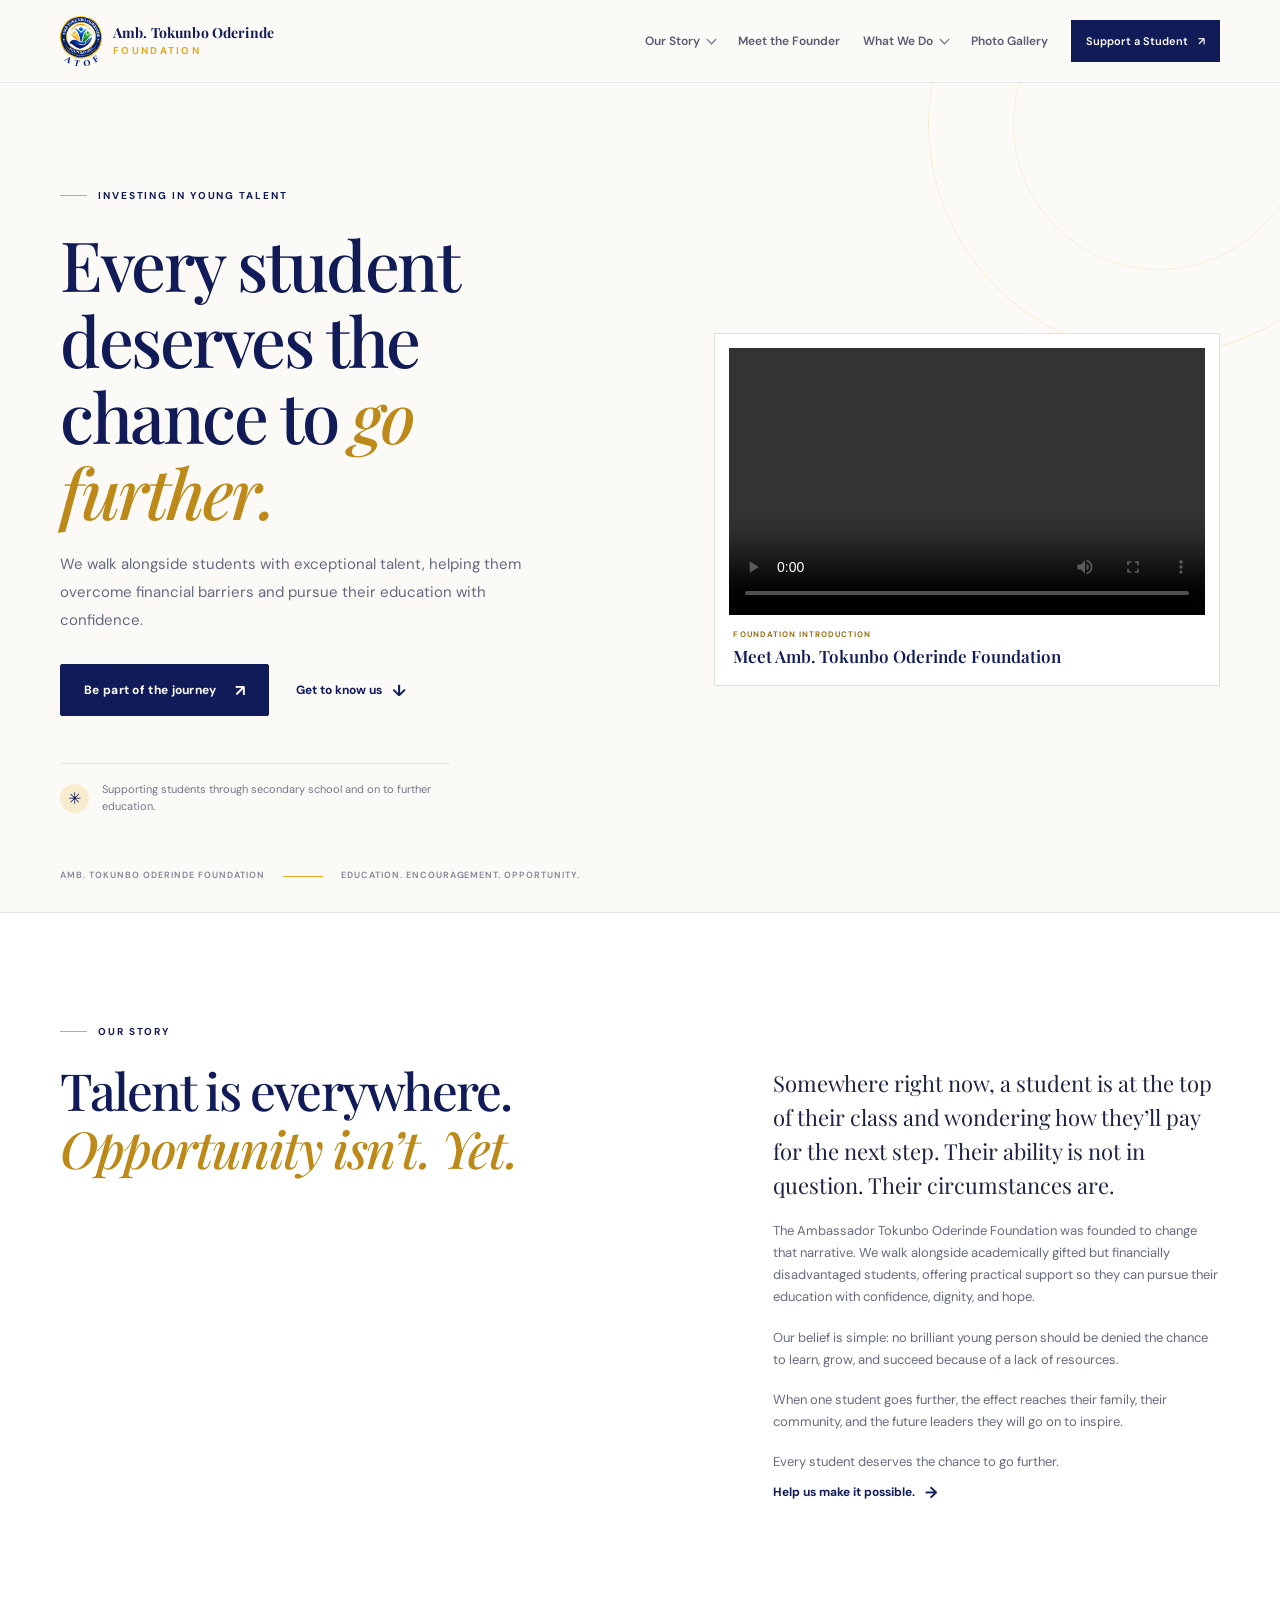
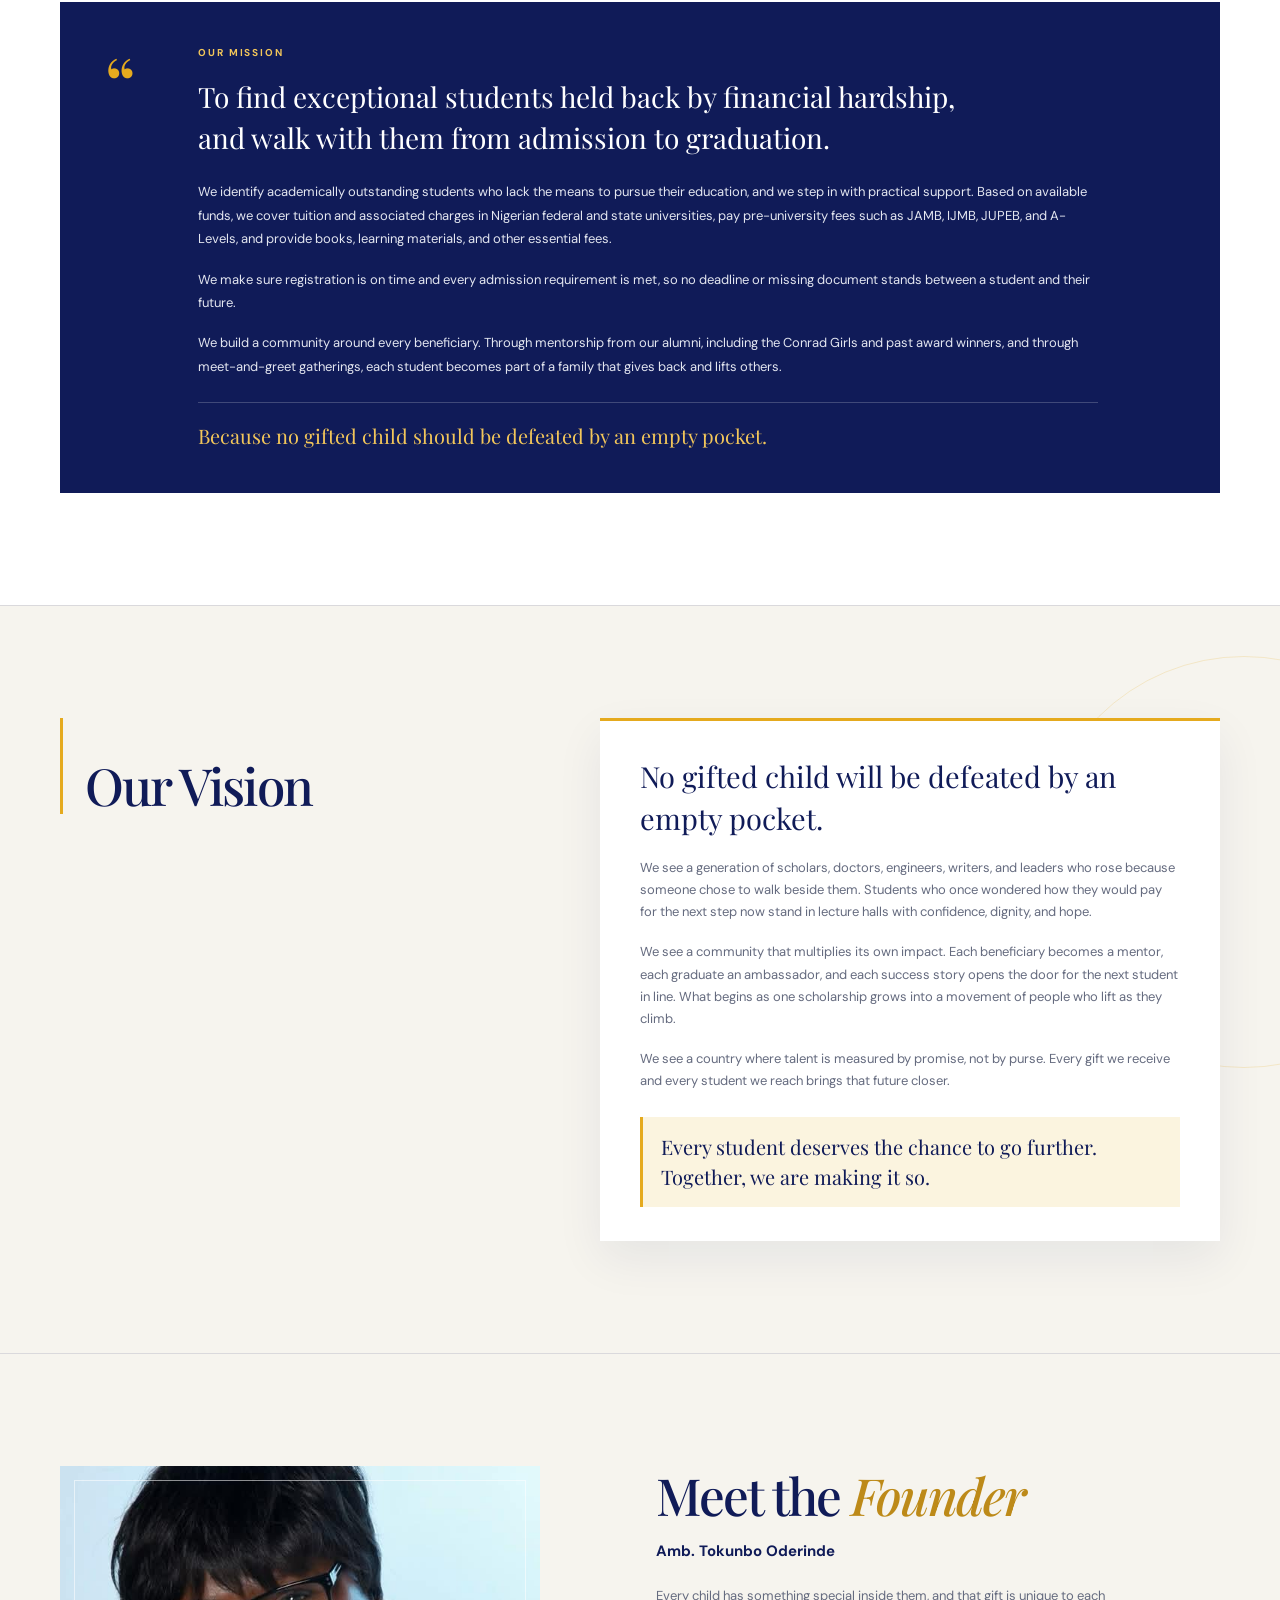
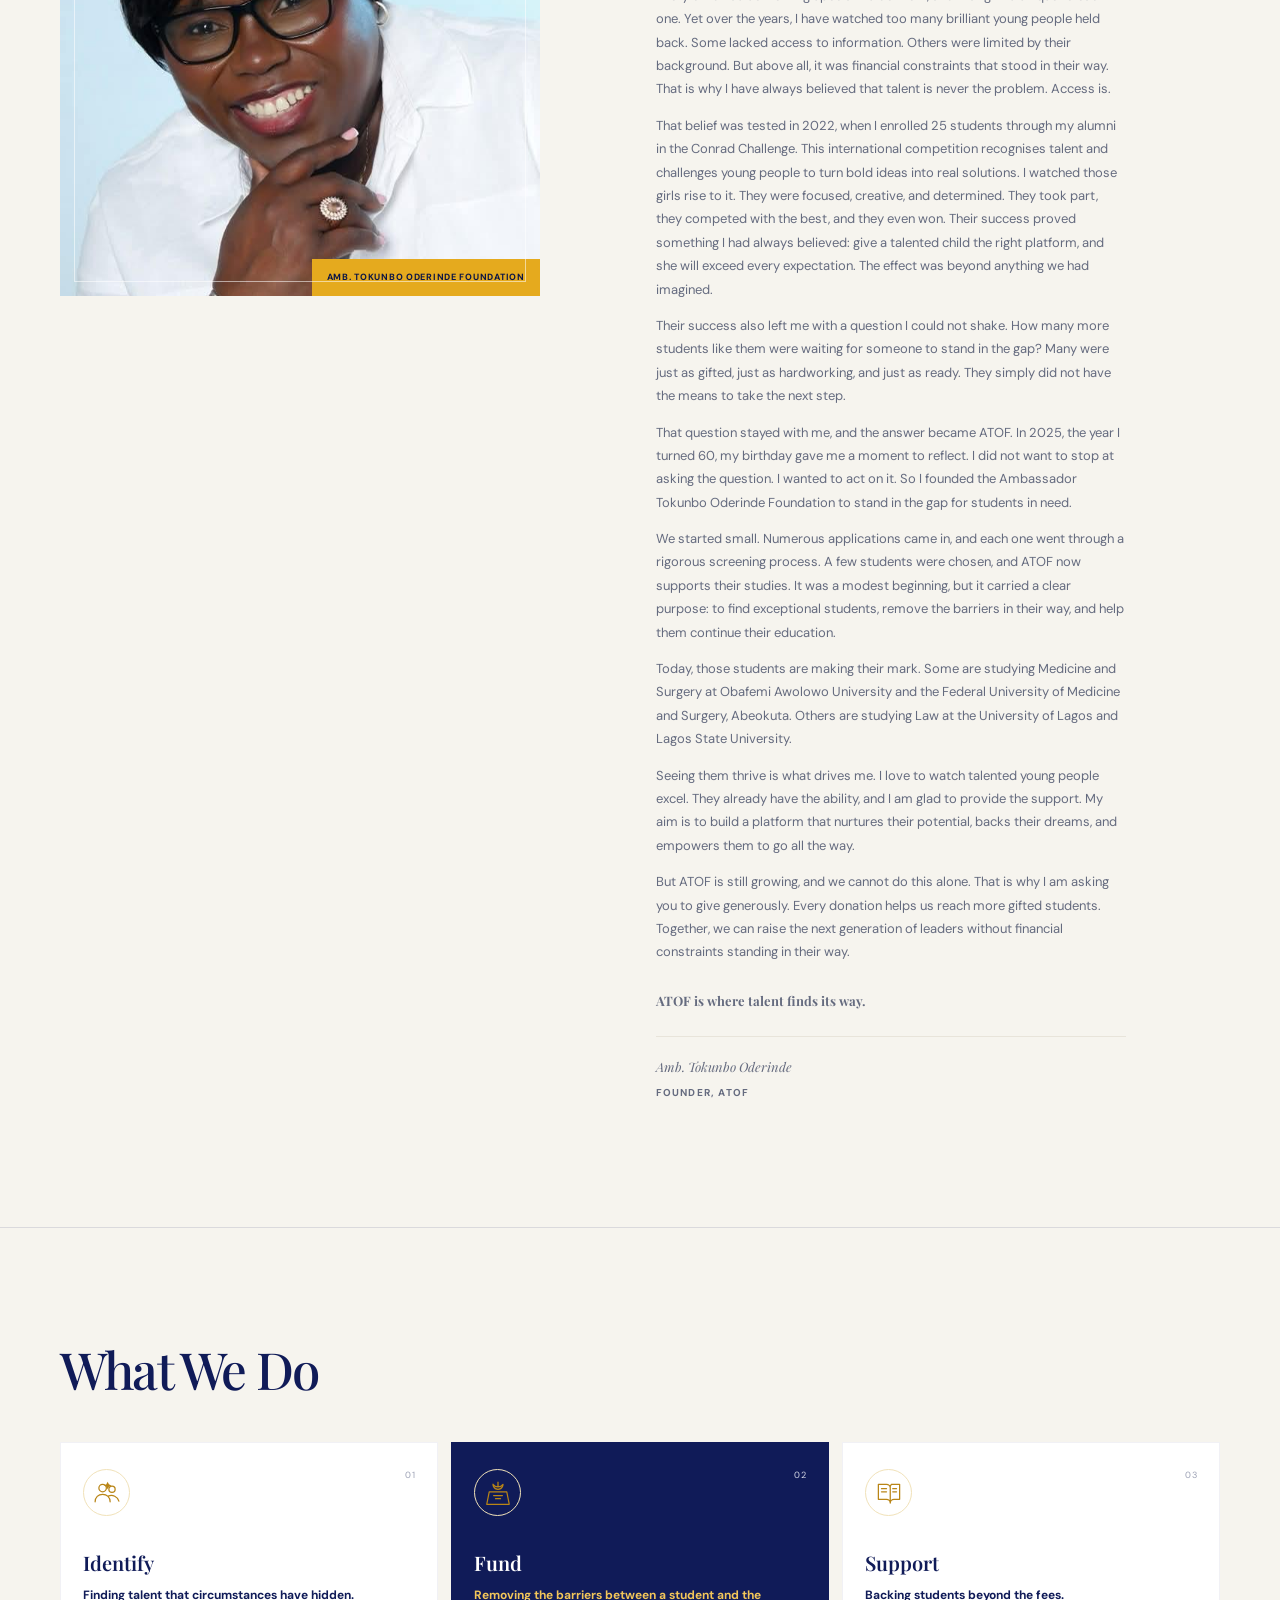
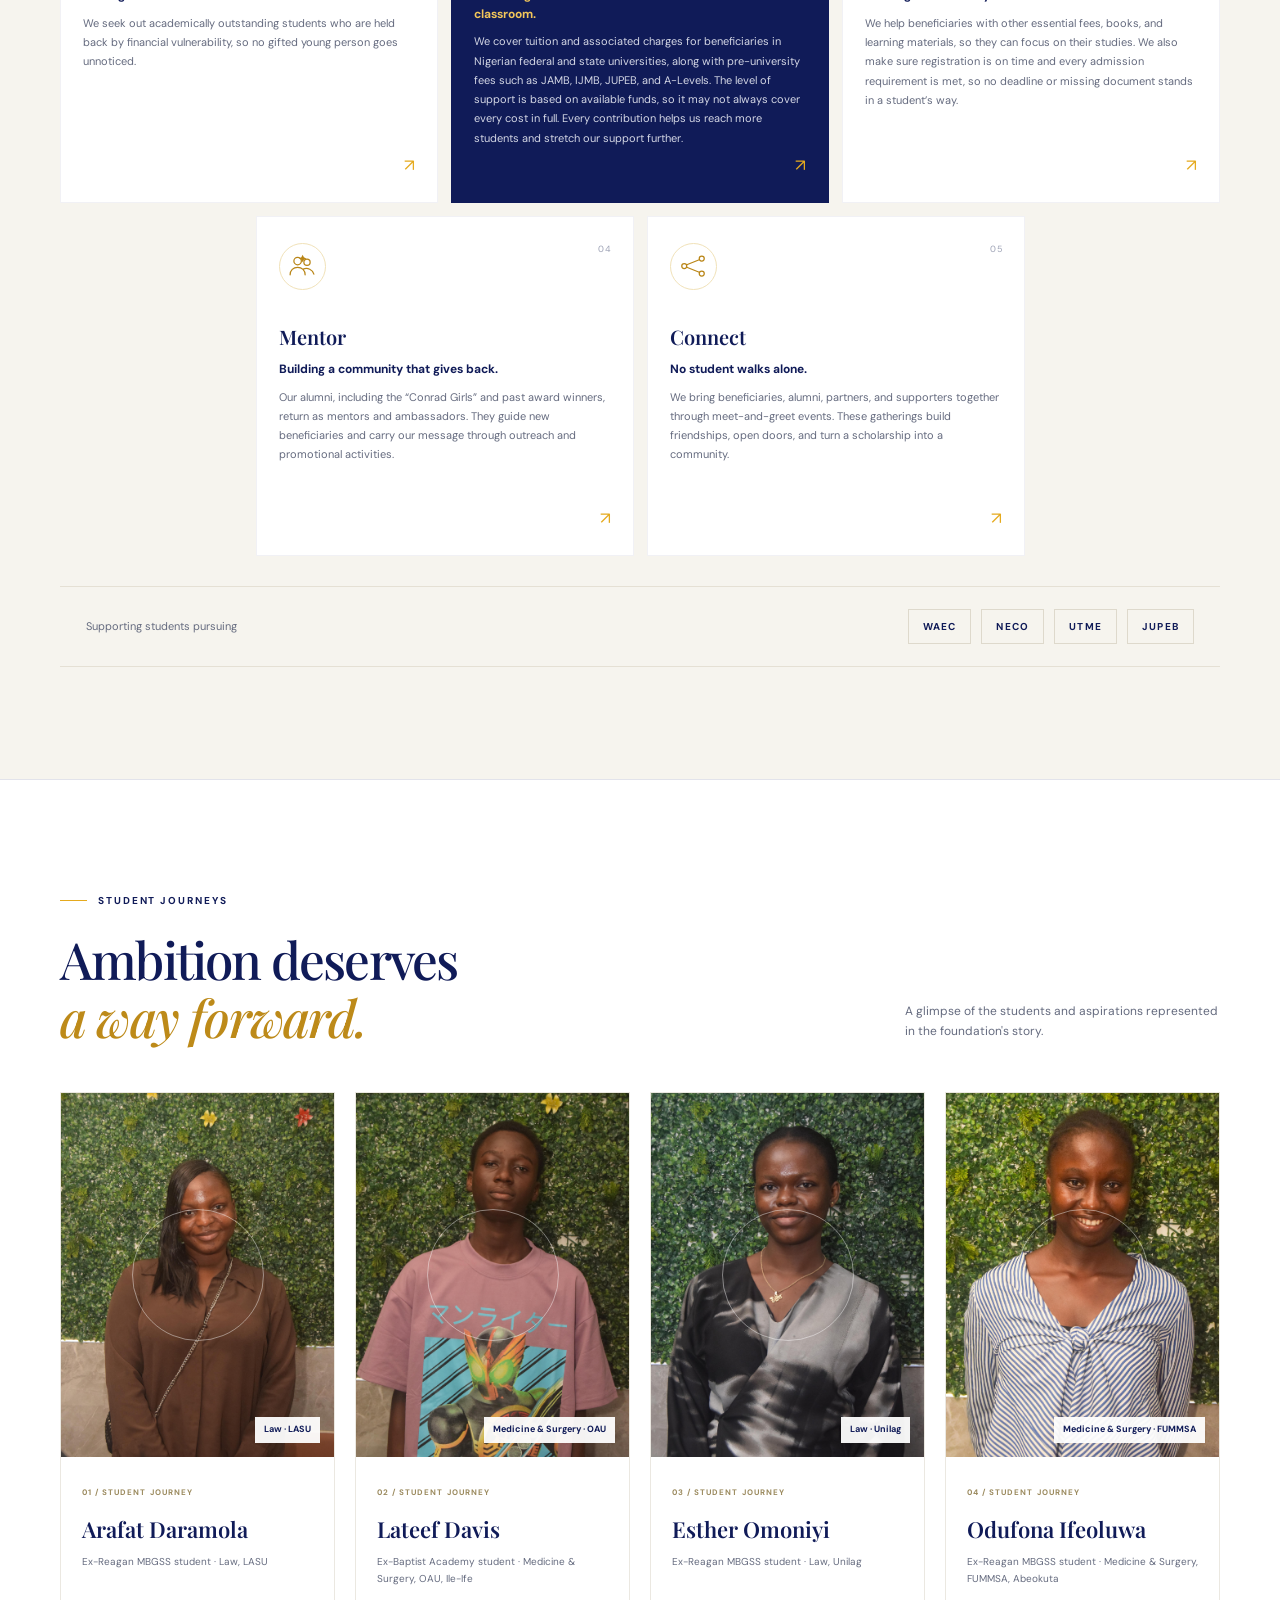
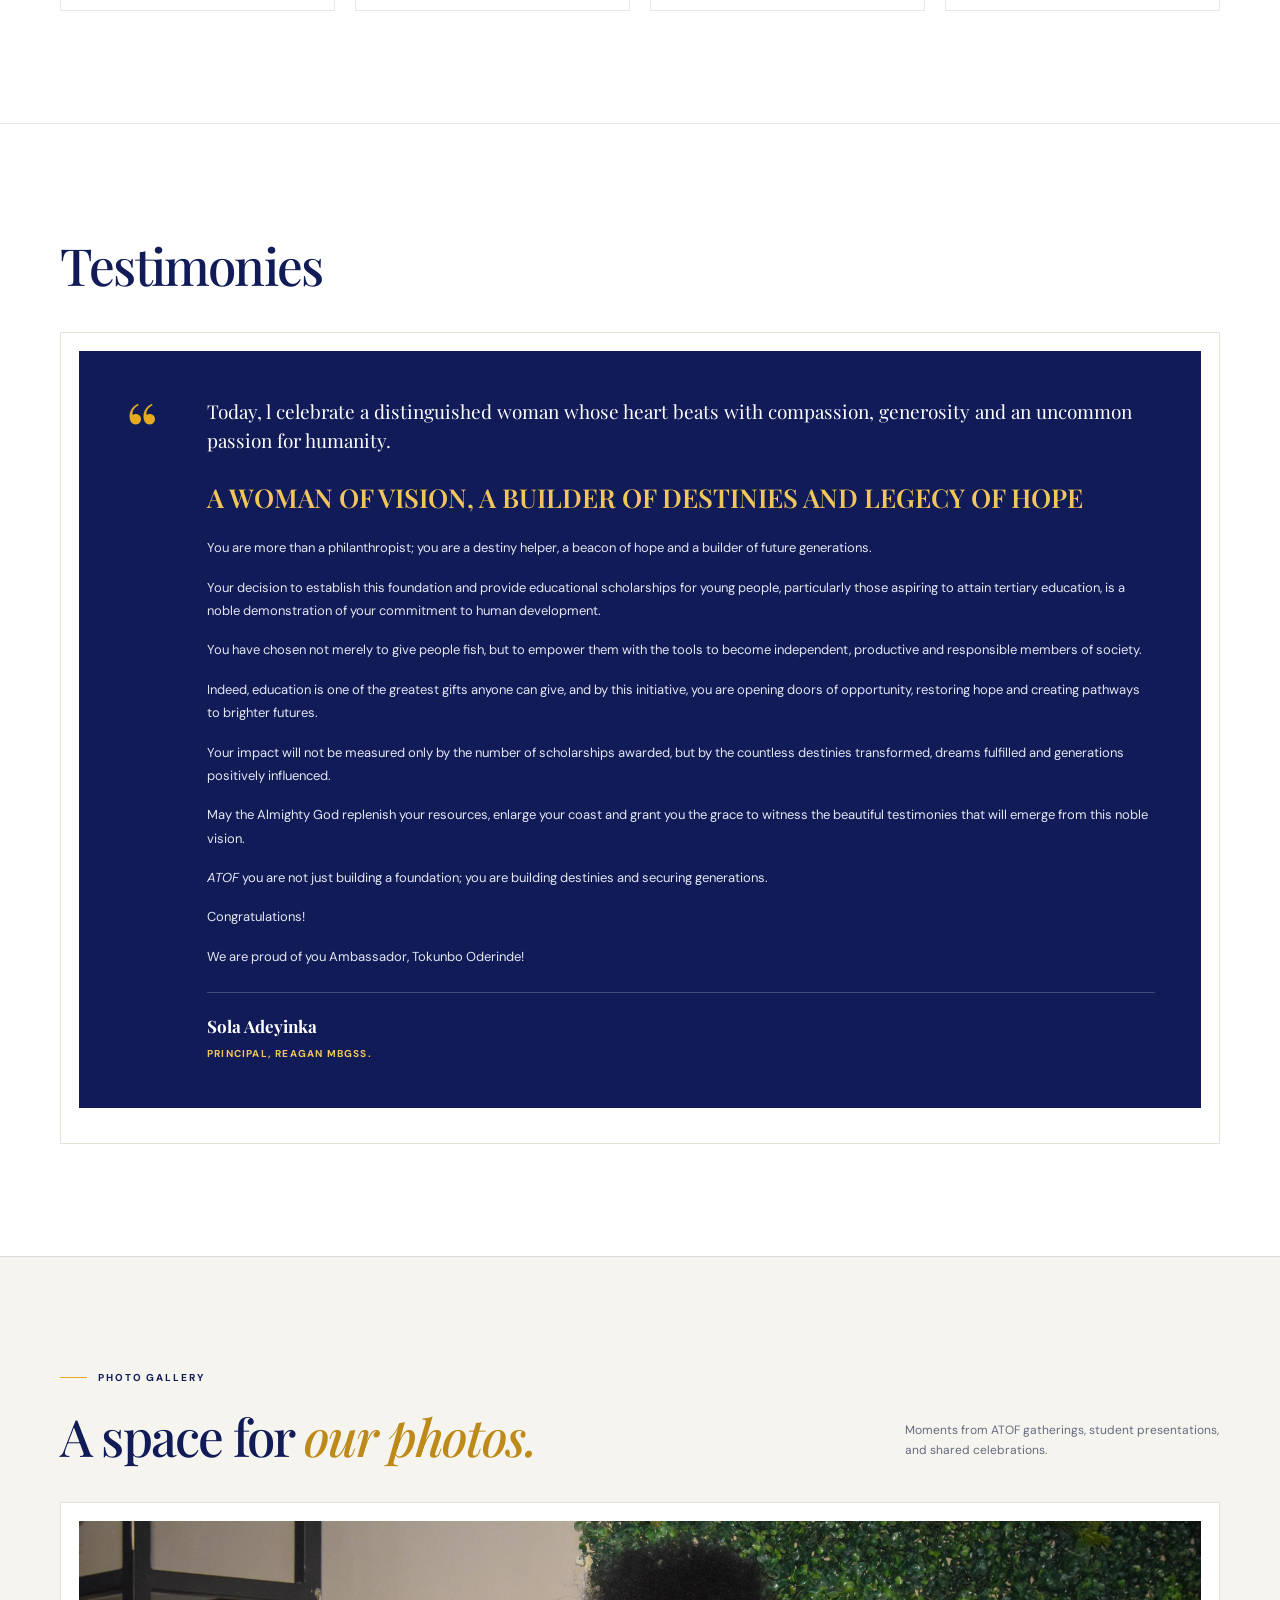
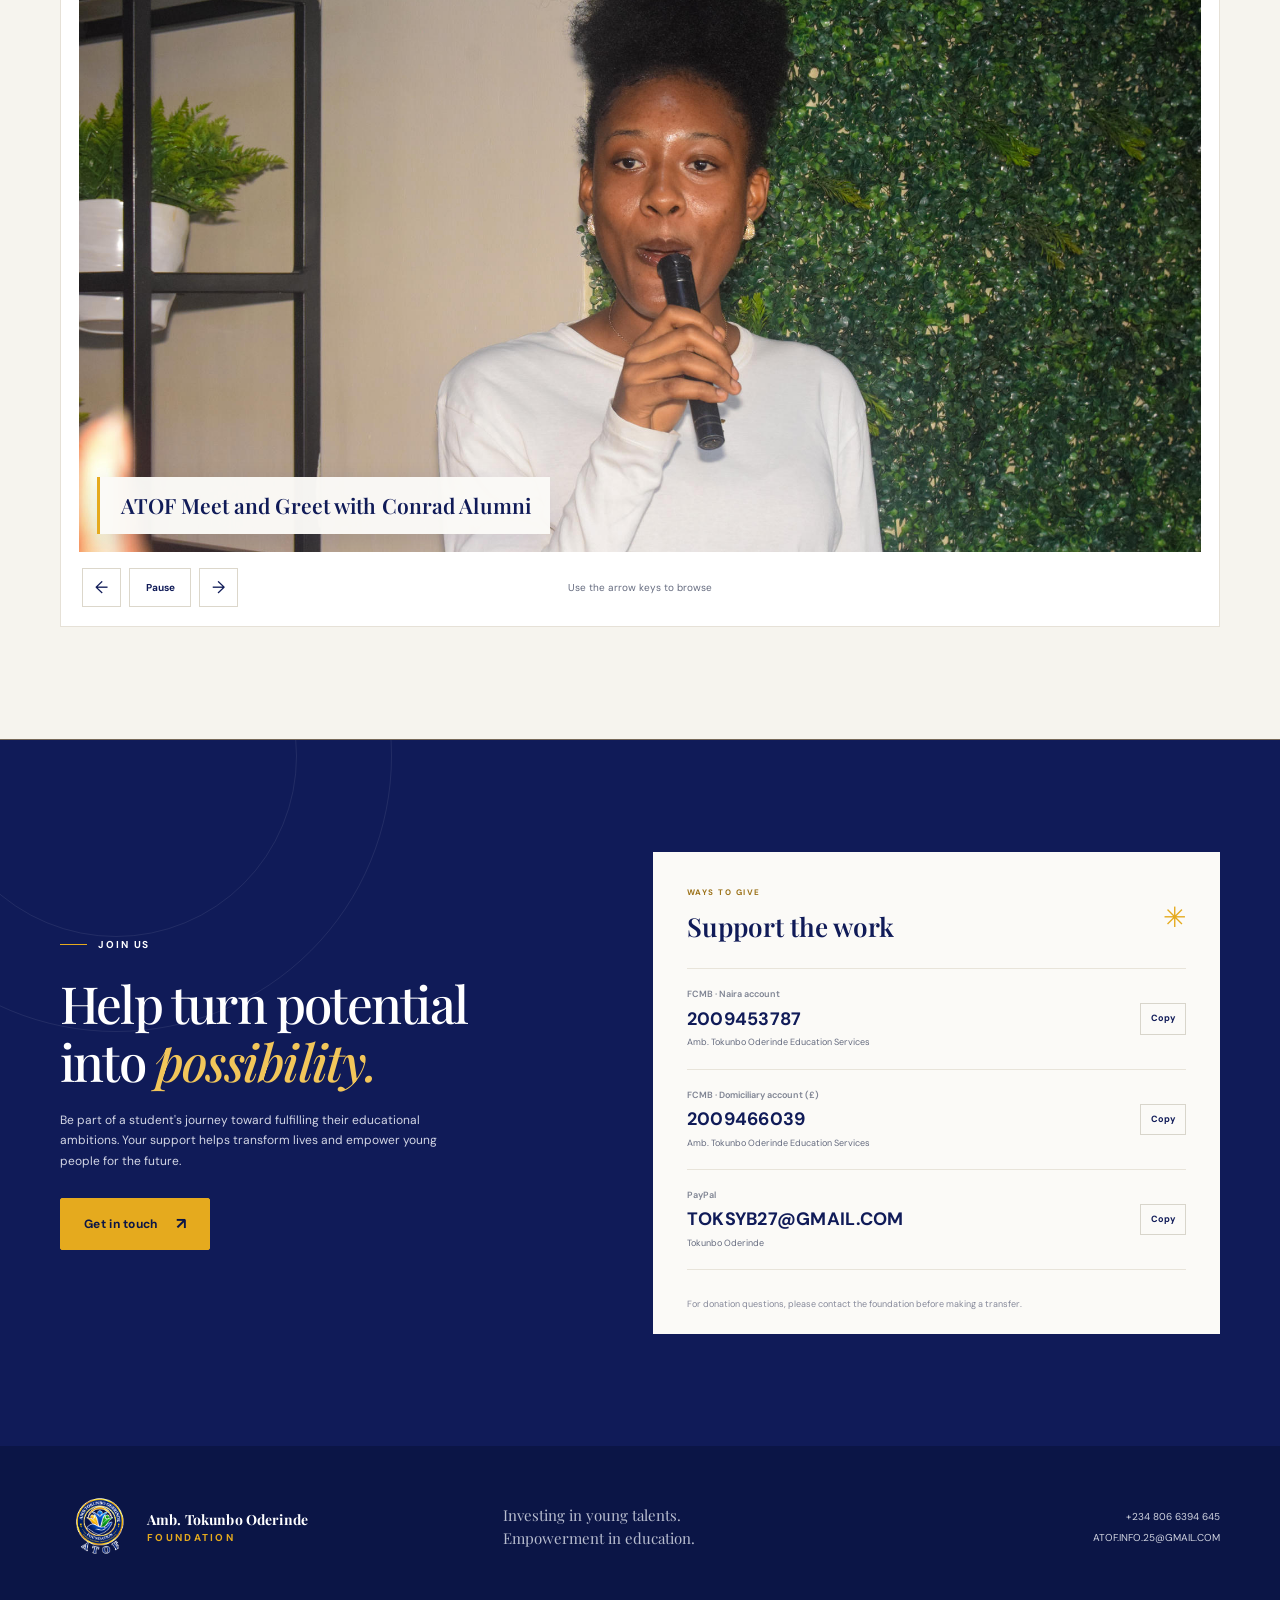
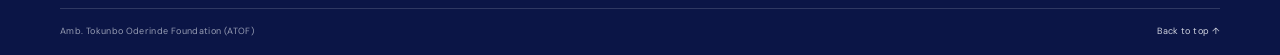
==== commit 123dd65f: "Add Google Tag Manager to homepage Co-authored-by: Copilot App <223556219+Copilot@users.noreply.gith" ====
--- a/index.html
+++ b/index.html
@@ -1,6 +1,12 @@
 <!doctype html>
 <html lang="en">
   <head>
+    <script async src="https://www.googletagmanager.com/gtm.js?id=GTM-KHLJTCGK"></script>
+    <script>
+      window.dataLayer = window.dataLayer || [];
+      function gtag(){dataLayer.push(arguments);}
+      gtag('js', new Date());
+    </script>
     <meta charset="utf-8">
     <meta name="viewport" content="width=device-width, initial-scale=1">
     <meta name="theme-color" content="#101b58">
